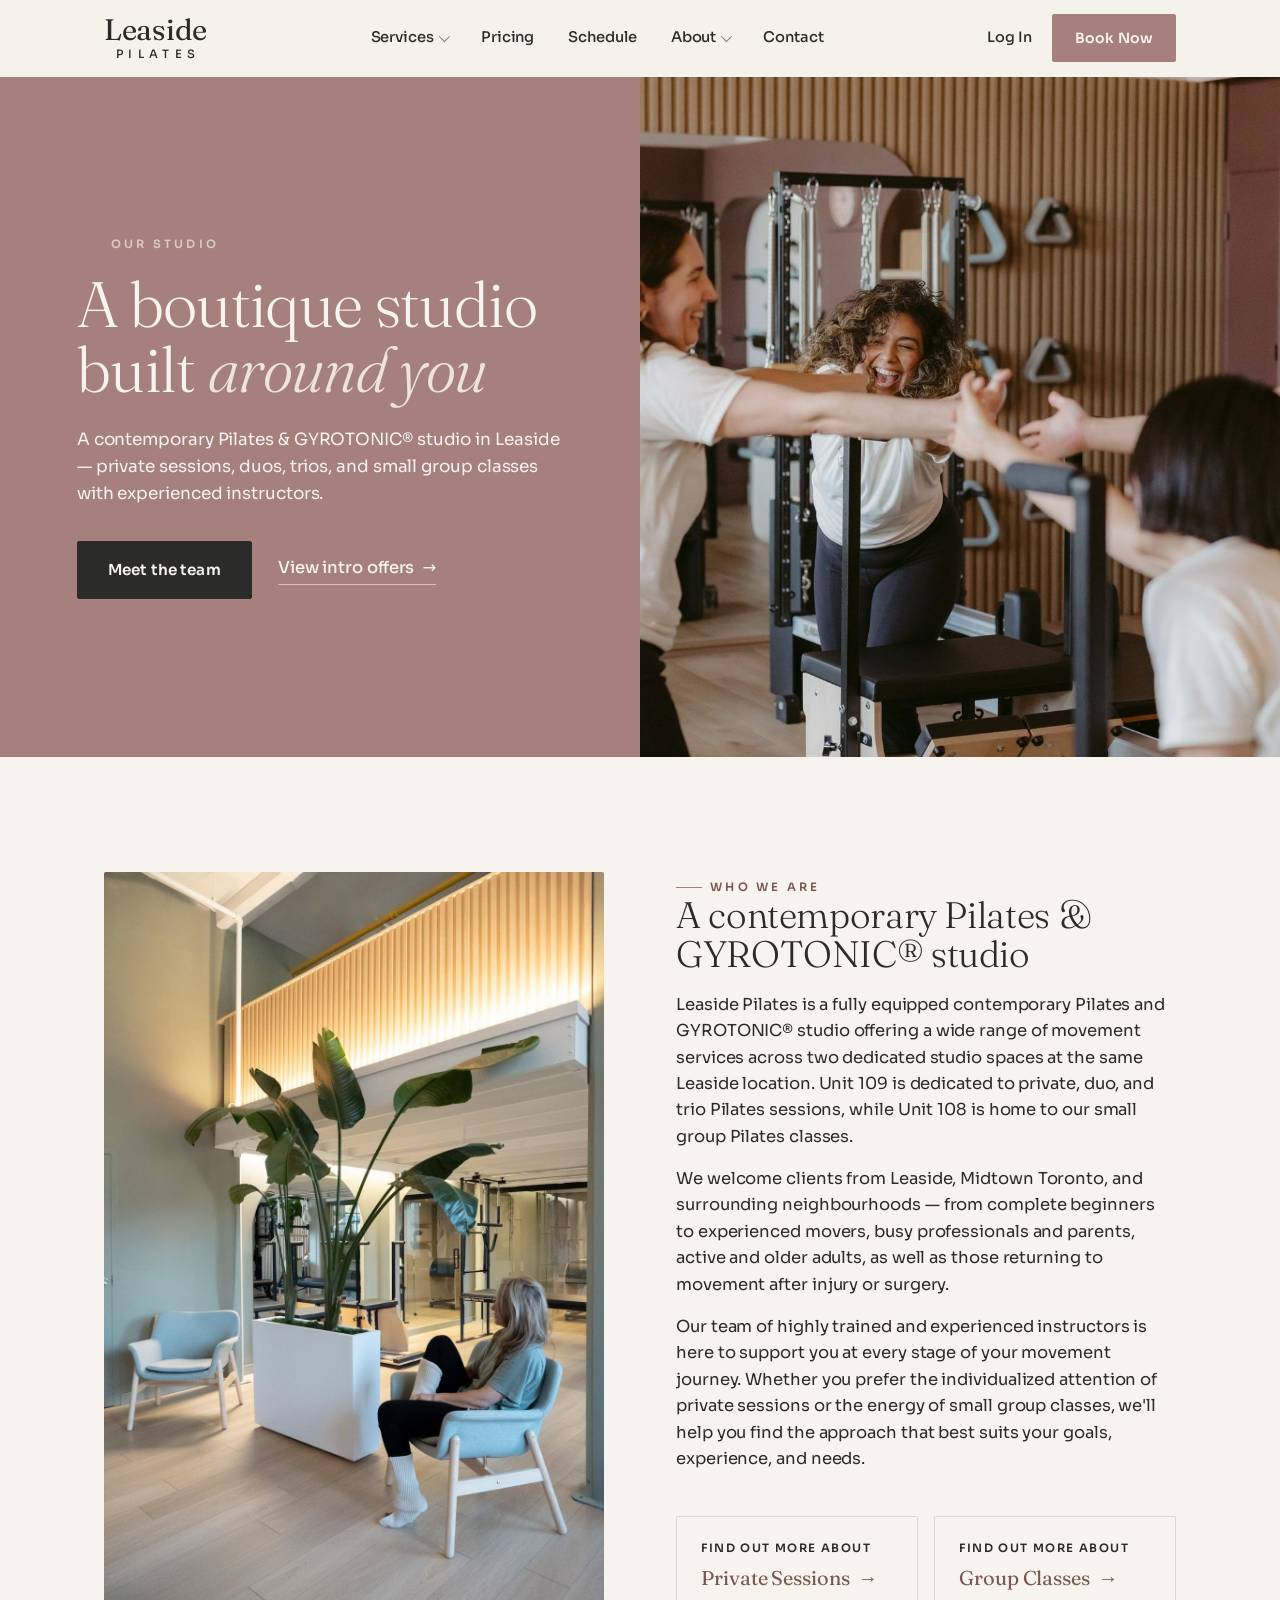
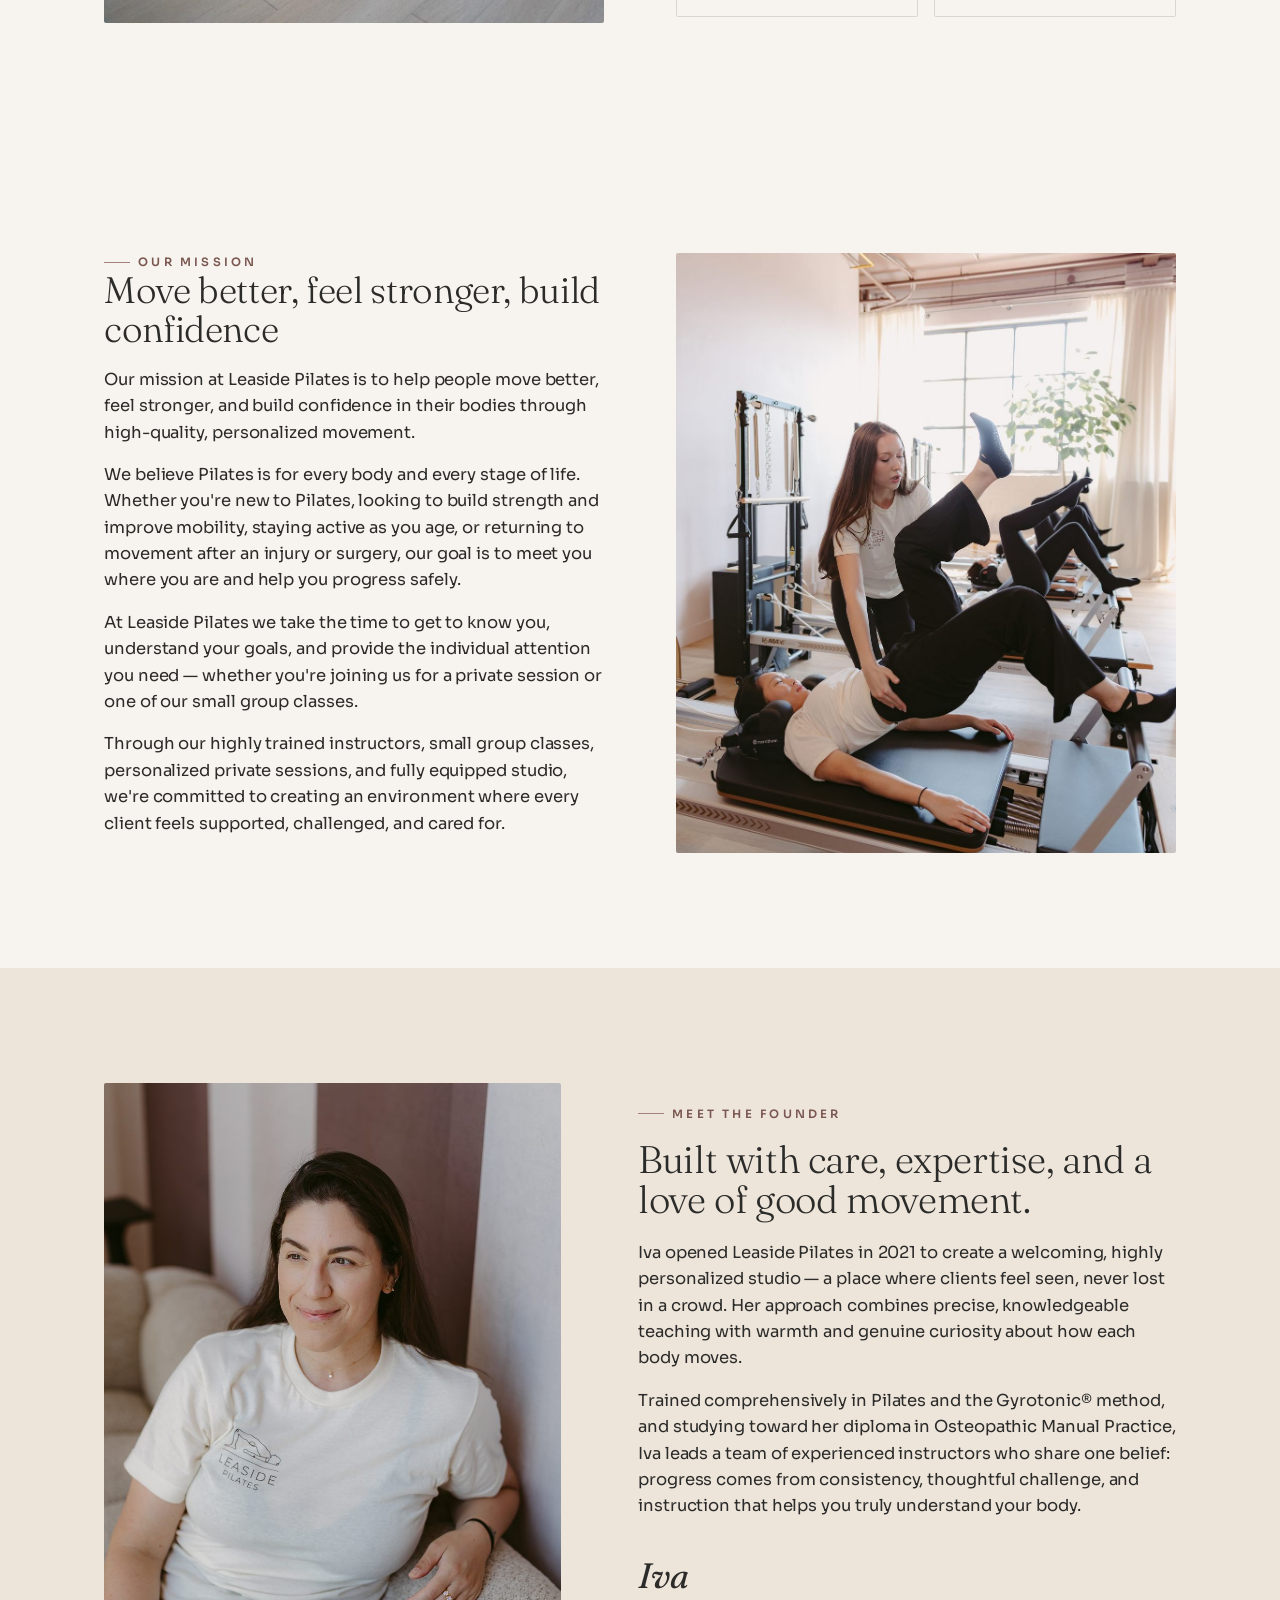
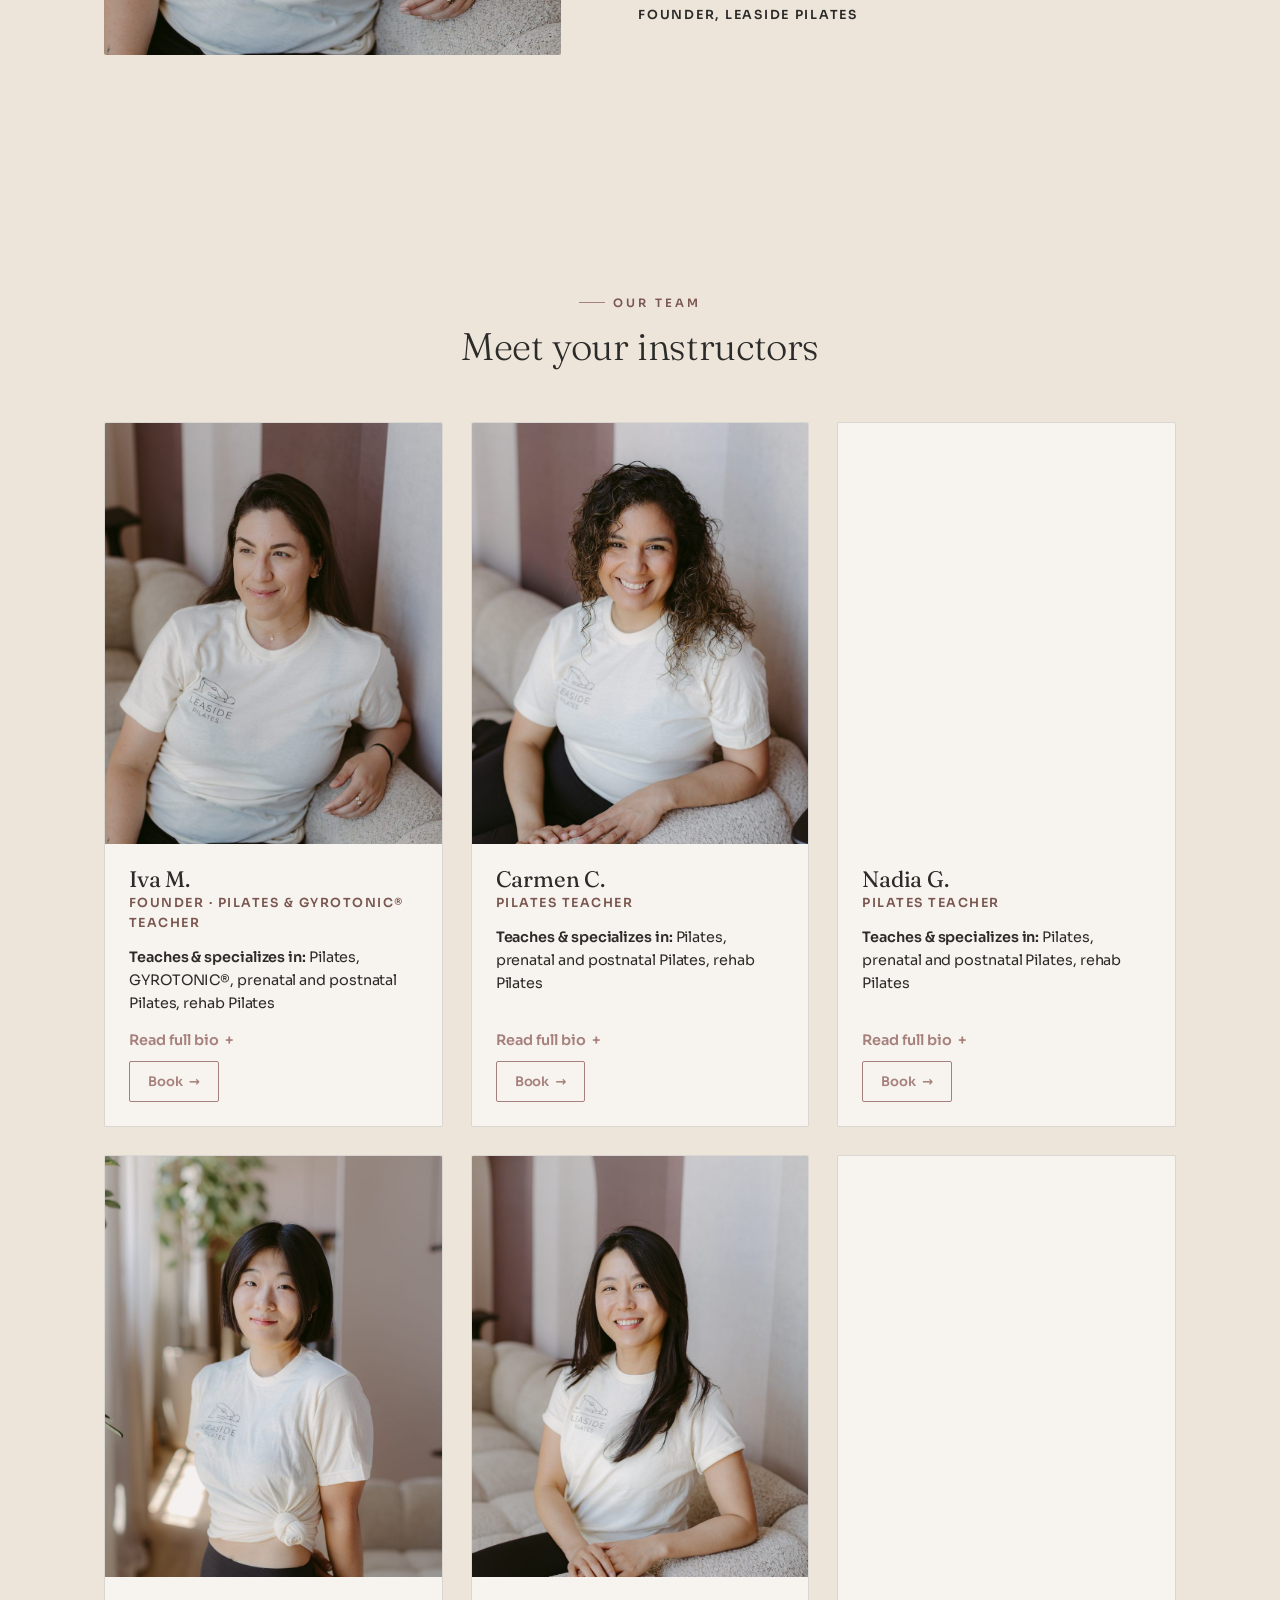
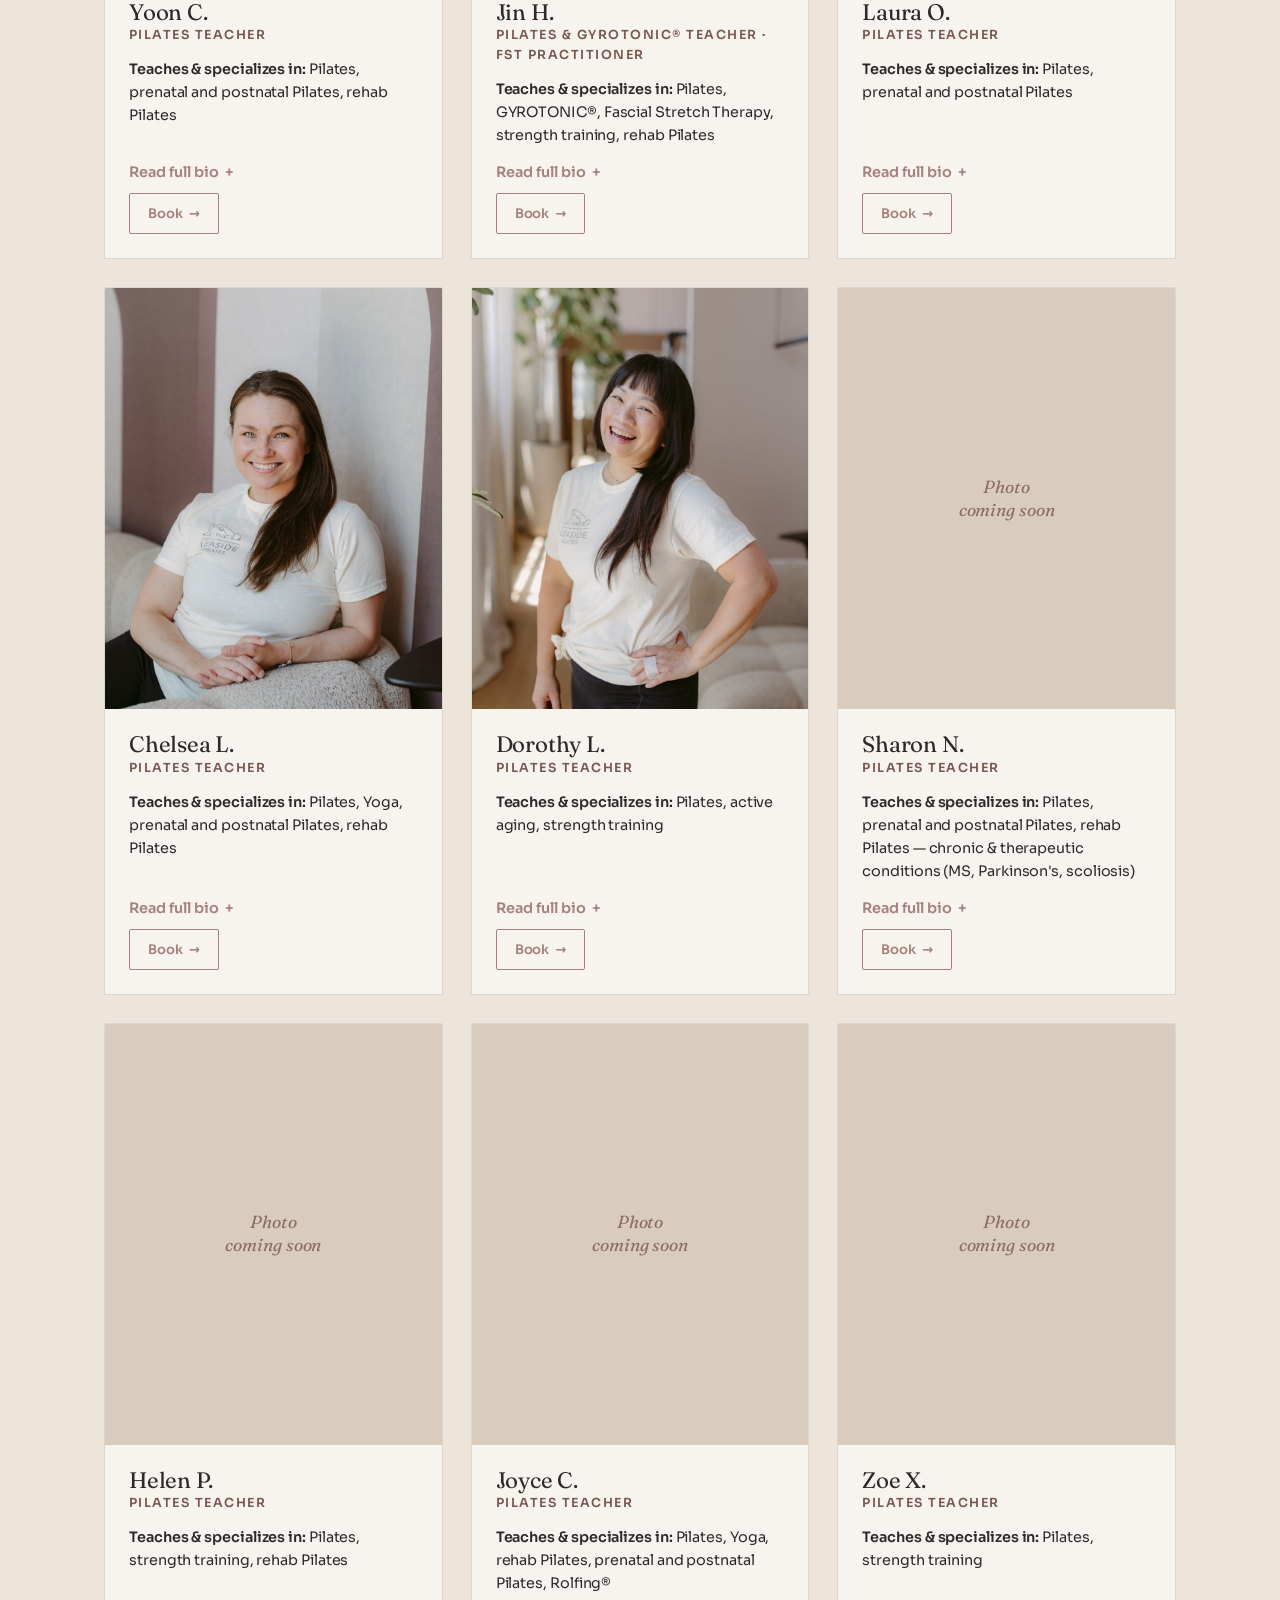
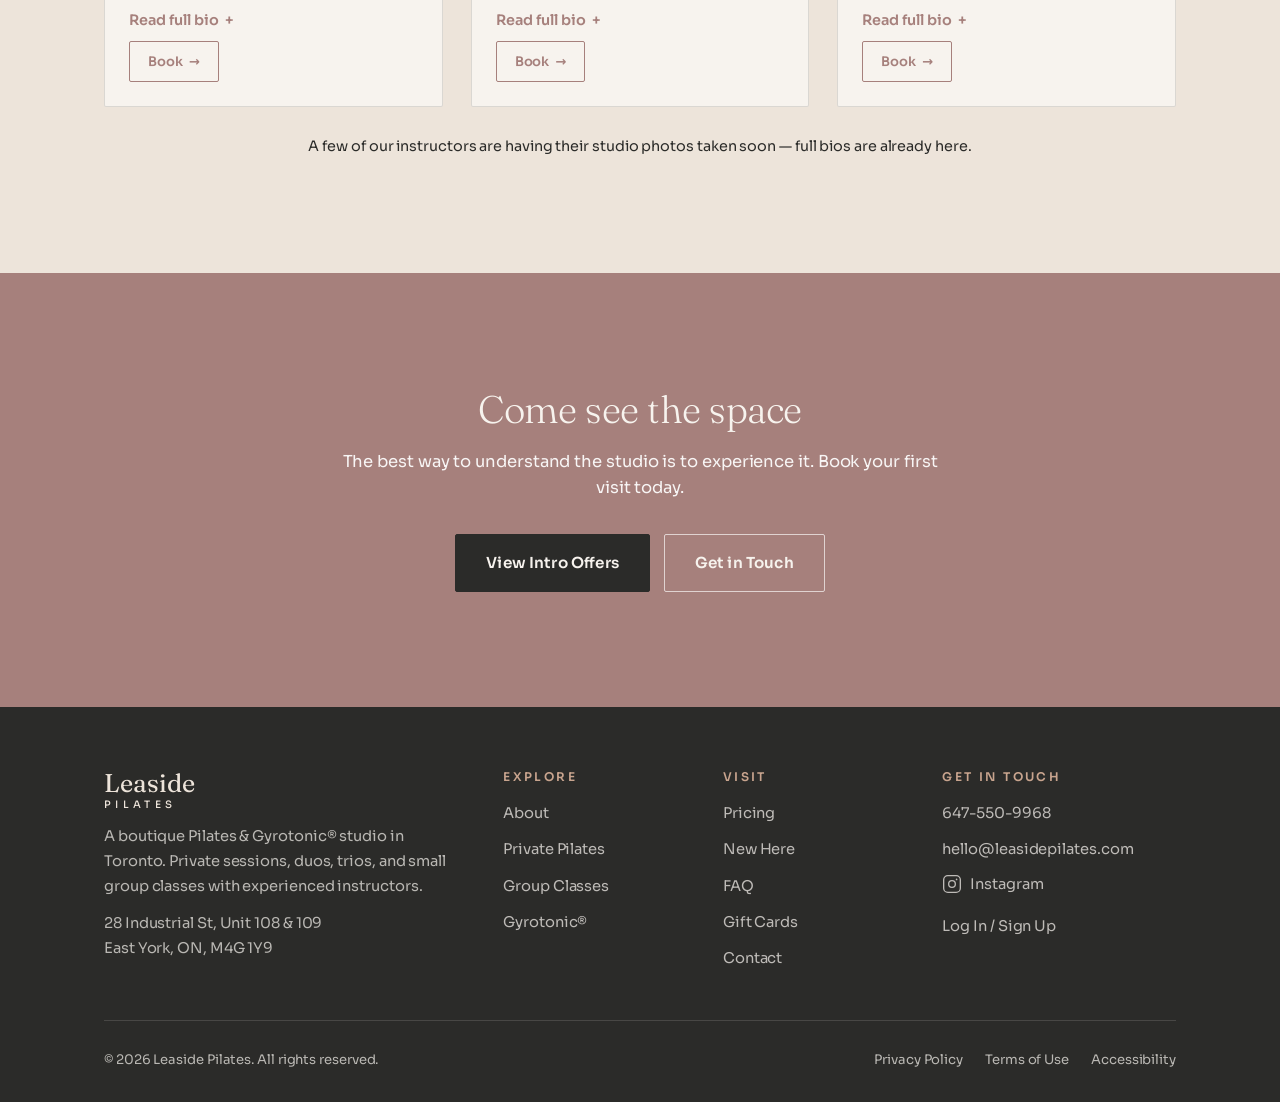
==== about.html @ e047c68c "Add files via upload" ====
<!DOCTYPE html>
<html lang="en">
<head>
<meta charset="UTF-8">
<meta name="viewport" content="width=device-width, initial-scale=1">
<title>About Leaside Pilates | Boutique Pilates Studio in Toronto</title>
<meta name="description" content="Learn about Leaside Pilates, a boutique Pilates & Gyrotonic® studio in Toronto with two dedicated spaces and experienced, personalized instruction.">
<link rel="canonical" href="https://www.leasidepilates.com/about.html">
<meta name="robots" content="index, follow">
<meta name="theme-color" content="#2E3A2E">
<meta property="og:type" content="website">
<meta property="og:site_name" content="Leaside Pilates">
<meta property="og:title" content="About Leaside Pilates | Boutique Pilates Studio in Toronto">
<meta property="og:description" content="Learn about Leaside Pilates, a boutique Pilates & Gyrotonic® studio in Toronto with two dedicated spaces and experienced, personalized instruction.">
<meta property="og:url" content="https://www.leasidepilates.com/about.html">
<meta property="og:image" content="https://www.leasidepilates.com/assets/about.jpg">
<meta name="twitter:image" content="https://www.leasidepilates.com/assets/about.jpg">
<meta property="og:locale" content="en_CA">
<link rel="preconnect" href="https://fonts.googleapis.com">
<link rel="preconnect" href="https://fonts.gstatic.com" crossorigin>
<link href="https://fonts.googleapis.com/css2?family=Fraunces:ital,opsz,wght@0,9..144,300;0,9..144,400;0,9..144,500;1,9..144,300;1,9..144,400&family=Sora:wght@300;400;500;600&display=swap" rel="stylesheet">
<link rel="stylesheet" href="css/style.css">
</head>
<body>
<a class="skip" href="#main">Skip to content</a>
<header class="site-header">
  <div class="wrap nav">
    <a class="brand" href="index.html" aria-label="Leaside Pilates home"><span class="brand-name">Leaside</span><span class="brand-sub">Pilates</span></a>
    <nav aria-label="Primary">
      <ul class="nav-links">
        <li class="has-menu">
          <a href="private-pilates.html" aria-haspopup="true">Services <span class="caret" aria-hidden="true"></span></a>
          <ul class="submenu">
            <li><a href="private-pilates.html">Private Pilates<small>One-on-one, duo &amp; trio</small></a></li>
            <li><a href="group-classes.html">Group Classes<small>Small equipment classes</small></a></li>
            <li class="submenu-group"><span class="submenu-heading">Specialty Classes</span></li>
            <li><a href="group-classes.html#mommy-baby" class="submenu-sub">Mommy &amp; Baby</a></li>
            <li><a href="group-classes.html#prenatal" class="submenu-sub">Prenatal</a></li>
            <li><a href="group-classes.html#active-aging" class="submenu-sub">Active Aging</a></li>
            <li><a href="group-classes.html#specialty" class="submenu-sub">All specialty classes</a></li>
            <li class="submenu-divider"></li>
            <li><a href="gyrotonic.html">Gyrotonic&reg;<small>Specialized movement</small></a></li>
          </ul>
        </li>
        <li><a href="pricing.html">Pricing</a></li>
        <li><a href="schedule.html">Schedule</a></li>
        <li class="has-menu">
          <a href="about.html" aria-haspopup="true">About <span class="caret" aria-hidden="true"></span></a>
          <ul class="submenu">
            <li><a href="about.html">About the Studio<small>Our story &amp; team</small></a></li>
            <li><a href="first-visit.html">New Here<small>Your first visit</small></a></li>
          </ul>
        </li>
        <li><a href="contact.html">Contact</a></li>
      </ul>
    </nav>
    <div class="nav-cta">
      <a class="nav-login" href="login.html">Log In</a>
      <a class="btn brass" href="contact.html#book">Book Now</a>
      <button class="nav-toggle" aria-label="Open menu" aria-expanded="false"><span></span><span></span><span></span></button>
    </div>
  </div>
</header>
<div class="mobile-menu">
  <a href="private-pilates.html">Private Pilates</a>
  <a href="group-classes.html">Group Classes</a>
  <a href="gyrotonic.html">Gyrotonic&reg;</a>
  <a href="pricing.html">Pricing</a>
  <a href="schedule.html">Schedule</a>
  <a href="about.html">About</a>
  <a href="first-visit.html">New Here</a>
  <a href="contact.html">Contact</a>
  <a class="nav-login" href="login.html" style="padding:14px 0;border-bottom:1px solid var(--line)">Log In / Sign Up</a>
  <a class="btn brass" href="contact.html#book">Book Now</a>
</div>
<main id="main">

<section class="split-hero">
  <div class="split-hero-copy">
    <span class="eyebrow">Our Studio</span>
    <h1>A boutique studio<br>built <em>around you</em></h1>
    <p>A contemporary Pilates &amp; GYROTONIC® studio in Leaside — private sessions, duos, trios, and small group classes with experienced instructors.</p>
    <div class="hero-actions">
      <a class="btn dark lg" href="#team">Meet the team</a>
      <a class="text-link" href="pricing.html">View intro offers <span aria-hidden="true">→</span></a>
    </div>
  </div>
  <div class="split-hero-media"><img src="assets/community.jpg" alt="Leaside Pilates instructors sharing a joyful high-five in the studio" width="1800" height="1200" fetchpriority="high"></div>
</section>
<!-- OUR MISSION -->
<section class="section">
  <div class="wrap split split-stretch">
    <div class="split-media reveal"><img src="assets/who-we-are.jpg" alt="A client relaxing in the lounge at Leaside Pilates" width="1365" height="2048" loading="lazy" decoding="async"></div>
    <div class="reveal d1">
      <span class="eyebrow">Who We Are</span>
      <h2>A contemporary Pilates &amp; GYROTONIC® studio</h2>
      <p>Leaside Pilates is a fully equipped contemporary Pilates and GYROTONIC® studio offering a wide range of movement services across two dedicated studio spaces at the same Leaside location. Unit 109 is dedicated to private, duo, and trio Pilates sessions, while Unit 108 is home to our small group Pilates classes.</p>
      <p>We welcome clients from Leaside, Midtown Toronto, and surrounding neighbourhoods — from complete beginners to experienced movers, busy professionals and parents, active and older adults, as well as those returning to movement after injury or surgery.</p>
      <p>Our team of highly trained and experienced instructors is here to support you at every stage of your movement journey. Whether you prefer the individualized attention of private sessions or the energy of small group classes, we'll help you find the approach that best suits your goals, experience, and needs.</p>
      <div class="getstarted-boxes">
        <a class="getstarted-box" href="private-pilates.html">
          <span class="gs-label">Find out more about</span>
          <span class="gs-title">Private Sessions <span aria-hidden="true">→</span></span>
        </a>
        <a class="getstarted-box" href="group-classes.html">
          <span class="gs-label">Find out more about</span>
          <span class="gs-title">Group Classes <span aria-hidden="true">→</span></span>
        </a>
      </div>
    </div>
  </div>
</section>

<section class="section">
  <div class="wrap split rev">
    <div class="split-media reveal"><img src="assets/our-mission.jpg" alt="An instructor guiding a client through a reformer exercise at Leaside Pilates" width="1400" height="2100" loading="lazy" decoding="async"></div>
    <div class="reveal d1">
      <span class="eyebrow">Our Mission</span>
      <h2>Move better, feel stronger, build confidence</h2>
      <p>Our mission at Leaside Pilates is to help people move better, feel stronger, and build confidence in their bodies through high-quality, personalized movement.</p>
      <p>We believe Pilates is for every body and every stage of life. Whether you're new to Pilates, looking to build strength and improve mobility, staying active as you age, or returning to movement after an injury or surgery, our goal is to meet you where you are and help you progress safely.</p>
      <p>At Leaside Pilates we take the time to get to know you, understand your goals, and provide the individual attention you need — whether you're joining us for a private session or one of our small group classes.</p>
      <p>Through our highly trained instructors, small group classes, personalized private sessions, and fully equipped studio, we're committed to creating an environment where every client feels supported, challenged, and cared for.</p>
    </div>
  </div>
</section>

<!-- FOUNDER -->
<section class="section about-teaser">
  <div class="wrap about-grid">
    <figure class="about-photo reveal"><img src="assets/team-iva.jpg" alt="Iva Mazar, founder of Leaside Pilates" width="900" height="1350" loading="lazy" decoding="async"></figure>
    <div class="about-copy reveal d1">
      <span class="eyebrow">Meet the Founder</span>
      <h2>Built with care, expertise, and a love of good movement.</h2>
      <p>Iva opened Leaside Pilates in 2021 to create a welcoming, highly personalized studio — a place where clients feel seen, never lost in a crowd. Her approach combines precise, knowledgeable teaching with warmth and genuine curiosity about how each body moves.</p>
      <p>Trained comprehensively in Pilates and the Gyrotonic® method, and studying toward her diploma in Osteopathic Manual Practice, Iva leads a team of experienced instructors who share one belief: progress comes from consistency, thoughtful challenge, and instruction that helps you truly understand your body.</p>
      <p class="about-sig">Iva</p>
      <p class="about-title">Founder, Leaside Pilates</p>
    </div>
  </div>
</section>

<section class="section services">
  <div class="wrap">
    <div class="head center reveal"><span class="eyebrow">Our Team</span><h2>Meet your instructors</h2></div>
    <div class="team-grid" id="team">
      <article class="team-card reveal " data-bio="iva0">
        <div class="team-photo"><img src="assets/team-iva.jpg" alt="Iva, Pilates instructor at Leaside Pilates" loading="lazy" decoding="async"></div>
        <div class="body">
          <h3>Iva M.</h3>
          <div class="role">Founder · Pilates &amp; GYROTONIC® Teacher</div>
          <p class="teaches"><strong>Teaches &amp; specializes in:</strong> Pilates, GYROTONIC®, prenatal and postnatal Pilates, rehab Pilates</p>
          <button class="bio-open" type="button">Read full bio <span aria-hidden="true">+</span></button>
          <a class="bio-book" href="contact.html#book">Book <span aria-hidden="true">→</span></a>
        </div>
      </article>
      <article class="team-card reveal d1" data-bio="carmen1">
        <div class="team-photo"><img src="assets/team-carmen.jpg" alt="Carmen, Pilates instructor at Leaside Pilates" loading="lazy" decoding="async"></div>
        <div class="body">
          <h3>Carmen C.</h3>
          <div class="role">Pilates Teacher</div>
          <p class="teaches"><strong>Teaches &amp; specializes in:</strong> Pilates, prenatal and postnatal Pilates, rehab Pilates</p>
          <button class="bio-open" type="button">Read full bio <span aria-hidden="true">+</span></button>
          <a class="bio-book" href="contact.html#book">Book <span aria-hidden="true">→</span></a>
        </div>
      </article>
      <article class="team-card reveal d2" data-bio="nadia2">
        <div class="team-photo"><img src="assets/team-nadia.jpg" alt="Nadia, Pilates instructor at Leaside Pilates" loading="lazy" decoding="async"></div>
        <div class="body">
          <h3>Nadia G.</h3>
          <div class="role">Pilates Teacher</div>
          <p class="teaches"><strong>Teaches &amp; specializes in:</strong> Pilates, prenatal and postnatal Pilates, rehab Pilates</p>
          <button class="bio-open" type="button">Read full bio <span aria-hidden="true">+</span></button>
          <a class="bio-book" href="contact.html#book">Book <span aria-hidden="true">→</span></a>
        </div>
      </article>
      <article class="team-card reveal " data-bio="yoon3">
        <div class="team-photo"><img src="assets/team-yoon.jpg" alt="Yoon, Pilates instructor at Leaside Pilates" loading="lazy" decoding="async"></div>
        <div class="body">
          <h3>Yoon C.</h3>
          <div class="role">Pilates Teacher</div>
          <p class="teaches"><strong>Teaches &amp; specializes in:</strong> Pilates, prenatal and postnatal Pilates, rehab Pilates</p>
          <button class="bio-open" type="button">Read full bio <span aria-hidden="true">+</span></button>
          <a class="bio-book" href="contact.html#book">Book <span aria-hidden="true">→</span></a>
        </div>
      </article>
      <article class="team-card reveal d1" data-bio="jin4">
        <div class="team-photo"><img src="assets/team-jin.jpg" alt="Jin, Pilates instructor at Leaside Pilates" loading="lazy" decoding="async"></div>
        <div class="body">
          <h3>Jin H.</h3>
          <div class="role">Pilates &amp; GYROTONIC® Teacher · FST Practitioner</div>
          <p class="teaches"><strong>Teaches &amp; specializes in:</strong> Pilates, GYROTONIC®, Fascial Stretch Therapy, strength training, rehab Pilates</p>
          <button class="bio-open" type="button">Read full bio <span aria-hidden="true">+</span></button>
          <a class="bio-book" href="contact.html#book">Book <span aria-hidden="true">→</span></a>
        </div>
      </article>
      <article class="team-card reveal d2" data-bio="laura5">
        <div class="team-photo"><img src="assets/team-laura.jpg" alt="Laura, Pilates instructor at Leaside Pilates" loading="lazy" decoding="async"></div>
        <div class="body">
          <h3>Laura O.</h3>
          <div class="role">Pilates Teacher</div>
          <p class="teaches"><strong>Teaches &amp; specializes in:</strong> Pilates, prenatal and postnatal Pilates</p>
          <button class="bio-open" type="button">Read full bio <span aria-hidden="true">+</span></button>
          <a class="bio-book" href="contact.html#book">Book <span aria-hidden="true">→</span></a>
        </div>
      </article>
      <article class="team-card reveal " data-bio="chelsea6">
        <div class="team-photo"><img src="assets/team-chelsea.jpg" alt="Chelsea, Pilates instructor at Leaside Pilates" loading="lazy" decoding="async"></div>
        <div class="body">
          <h3>Chelsea L.</h3>
          <div class="role">Pilates Teacher</div>
          <p class="teaches"><strong>Teaches &amp; specializes in:</strong> Pilates, Yoga, prenatal and postnatal Pilates, rehab Pilates</p>
          <button class="bio-open" type="button">Read full bio <span aria-hidden="true">+</span></button>
          <a class="bio-book" href="contact.html#book">Book <span aria-hidden="true">→</span></a>
        </div>
      </article>
      <article class="team-card reveal d1" data-bio="dorothy7">
        <div class="team-photo"><img src="assets/team-dorothy.jpg" alt="Dorothy, Pilates instructor at Leaside Pilates" loading="lazy" decoding="async"></div>
        <div class="body">
          <h3>Dorothy L.</h3>
          <div class="role">Pilates Teacher</div>
          <p class="teaches"><strong>Teaches &amp; specializes in:</strong> Pilates, active aging, strength training</p>
          <button class="bio-open" type="button">Read full bio <span aria-hidden="true">+</span></button>
          <a class="bio-book" href="contact.html#book">Book <span aria-hidden="true">→</span></a>
        </div>
      </article>
      <article class="team-card reveal d2" data-bio="sharon8">
        <div class="team-photo team-photo--soon"><span>Photo<br>coming soon</span></div>
        <div class="body">
          <h3>Sharon N.</h3>
          <div class="role">Pilates Teacher</div>
          <p class="teaches"><strong>Teaches &amp; specializes in:</strong> Pilates, prenatal and postnatal Pilates, rehab Pilates — chronic &amp; therapeutic conditions (MS, Parkinson's, scoliosis)</p>
          <button class="bio-open" type="button">Read full bio <span aria-hidden="true">+</span></button>
          <a class="bio-book" href="contact.html#book">Book <span aria-hidden="true">→</span></a>
        </div>
      </article>
      <article class="team-card reveal " data-bio="helen9">
        <div class="team-photo team-photo--soon"><span>Photo<br>coming soon</span></div>
        <div class="body">
          <h3>Helen P.</h3>
          <div class="role">Pilates Teacher</div>
          <p class="teaches"><strong>Teaches &amp; specializes in:</strong> Pilates, strength training, rehab Pilates</p>
          <button class="bio-open" type="button">Read full bio <span aria-hidden="true">+</span></button>
          <a class="bio-book" href="contact.html#book">Book <span aria-hidden="true">→</span></a>
        </div>
      </article>
      <article class="team-card reveal d1" data-bio="joyce10">
        <div class="team-photo team-photo--soon"><span>Photo<br>coming soon</span></div>
        <div class="body">
          <h3>Joyce C.</h3>
          <div class="role">Pilates Teacher</div>
          <p class="teaches"><strong>Teaches &amp; specializes in:</strong> Pilates, Yoga, rehab Pilates, prenatal and postnatal Pilates, Rolfing®</p>
          <button class="bio-open" type="button">Read full bio <span aria-hidden="true">+</span></button>
          <a class="bio-book" href="contact.html#book">Book <span aria-hidden="true">→</span></a>
        </div>
      </article>
      <article class="team-card reveal d2" data-bio="zoe11">
        <div class="team-photo team-photo--soon"><span>Photo<br>coming soon</span></div>
        <div class="body">
          <h3>Zoe X.</h3>
          <div class="role">Pilates Teacher</div>
          <p class="teaches"><strong>Teaches &amp; specializes in:</strong> Pilates, strength training</p>
          <button class="bio-open" type="button">Read full bio <span aria-hidden="true">+</span></button>
          <a class="bio-book" href="contact.html#book">Book <span aria-hidden="true">→</span></a>
        </div>
      </article>
    </div>
    <p style="text-align:center;margin-top:28px;color:var(--muted);font-size:.9rem">A few of our instructors are having their studio photos taken soon — full bios are already here.</p>
  </div>
</section>

<!-- Bio modals: replace the placeholder text with each instructor's real bio -->
<div class="bio-modal" id="bio-modal" hidden>
  <div class="bio-modal-overlay" data-close></div>
  <div class="bio-modal-panel" role="dialog" aria-modal="true" aria-labelledby="bio-modal-name">
    <button class="bio-modal-close" type="button" data-close aria-label="Close">&times;</button>
    <div class="bio-modal-scroll">
      <h3 id="bio-modal-name"></h3>
      <div class="bio-modal-role" id="bio-modal-role"></div>
      <div class="bio-modal-body" id="bio-modal-body"></div>
      <a class="btn brass" href="contact.html#book" style="margin-top:24px">Book with our team</a>
    </div>
  </div>
</div>

<script type="application/json" id="bio-data">
{"iva0": {"name": "Iva M.", "role": "Founder · Pilates & GYROTONIC® Teacher", "bio": "Iva began practicing Pilates in high school and immediately felt a strong connection to the method. Pilates helped her build strength, improve her movement, and perform better in other sports. It became especially important during her university years, helping her stay active and balanced while completing her Master's degree in Civil and Environmental Engineering.\n\nDuring university, Iva's passion for Pilates led her from student to instructor. Even after beginning her career as an engineer, she continued teaching Pilates in the evenings, eventually realizing that movement and teaching were where her true passion lay.\n\nIn 2016, Iva moved to Toronto, where she completed her comprehensive Pilates certifications and gained experience teaching at several studios. In 2021, she opened Leaside Pilates with the goal of creating a welcoming, highly personalized studio and sharing her passion for movement with the community.\n\nContinuing to expand her knowledge of the body and movement, Iva became certified in GYROTONIC® Level 1 in 2023, followed by specialized training on the GYROTONIC® Jumping-Stretching Board and GYROTONIC® Archway Level 1.\n\nIva is also studying at the Canadian Academy of Osteopathy in Hamilton, working toward her Diploma in Osteopathic Manual Practice (D.O.M.P.). Her ongoing education continues to deepen her understanding of anatomy, biomechanics, and whole-body movement, which she brings into her approach to Pilates and GYROTONIC® training."}, "carmen1": {"name": "Carmen C.", "role": "Pilates Teacher", "bio": "Carmen is an accomplished Pilates instructor based in Leaside with a career spanning since 2016. Her professional journey originated as an entry-level Administrative Assistant at Pilates Process Studio, catalyzing her deep dive into the world of Pilates. Motivated by personal experiences, including post-pregnancy recovery and healing from a horseback riding injury, Carmen transitioned from a decade-long career in the Dental Field to become a Certified Therapeutic Pilates Instructor. She finds profound satisfaction in the transformative power of Pilates, fostering a sense of balance, coordination, and stability in everyday movements.\n\nCarmen's passion extends beyond personal benefits, as she continually deepens her understanding of the intricate human body through instruction. Specializing in Prenatal Pilates, Postnatal Pilates, and Therapeutic Pilates, she derives immense fulfillment from aiding individuals in improving their daily posture and movement. As a practitioner and instructor, Carmen is committed to empowering clients, leaving them revitalized and engaged after each session."}, "nadia2": {"name": "Nadia G.", "role": "Pilates Teacher", "bio": "Nadia has been dedicated to promoting health through movement for over 15 years. She is a fully certified Pilates Instructor in Brazil and Canada. She has also been working in rehabilitation since 2007, when she graduated in Physiotherapy in Brazil. After graduating, she obtained her first Pilates certificate and began using this method in combination with her physiotherapy knowledge to help her clients recover from different types of injuries.\n\nShe believes that the Pilates Method is a powerful tool for improving movement and treating conditions of the human body. With her extensive expertise in Neuro-Musculoskeletal rehabilitation, postural alignment, and body movement dysfunction, she is capable of tailoring specific Pilates programs to fit the needs of her clients.\n\nNadia is an empathetic and motivated professional whose strength lies in ensuring everyone has a personalized experience for a fulfilling and productive life."}, "yoon3": {"name": "Yoon C.", "role": "Pilates Teacher", "bio": "Yoonjung is a certified STOTT Pilates instructor with a background as a former rhythmic gymnast. After experiencing injuries, she discovered Pilates as a way to recover and build strength, which eventually led her to pursue it professionally.\n\nShe first trained in South Korea and later moved to Canada to gain broader international experience. Now in her fourth year of teaching, she believes that lasting change comes from building consistent habits and cultivating body awareness — knowing what muscles you are using and what good posture feels like.\n\nHer goal is to guide clients toward healthier movement patterns and help them create positive habits that improve both body and mind."}, "jin4": {"name": "Jin H.", "role": "Pilates & GYROTONIC® Teacher · FST Practitioner", "bio": "Jin is a certified GYROTONIC® Level 1 instructor, an FST (Fascial Stretch Therapy) Advanced level practitioner, and a STOTT Pilates–trained instructor with over 15 years of experience in the fitness and movement field.\n\nJin specializes in enhancing movement quality, mobility, and body awareness through a thoughtful blend of strength, control, fascia-focused techniques, and Women's Health & Pre/Postnatal Care.\n\nJin works with a diverse range of clients, including those recovering from injury, managing chronic tension, or seeking support through pregnancy and postpartum recovery. Her approach emphasizes safe, efficient, and sustainable movement patterns. Each session is tailored to the individual, creating a supportive environment where clients can move with greater ease, confidence, and resilience."}, "laura5": {"name": "Laura O.", "role": "Pilates Teacher", "bio": "Laura is a certified Pilates Instructor whose approach to movement is rooted in joy, curiosity, and a deep respect for the mind-body connection. With a background in dance and a strong interest in physiotherapy, her classes are thoughtfully crafted to guide you through precise, intentional sequences that flow with ease and purpose.\n\nLaura creates a supportive, inclusive space where every individual is invited to explore their unique strengths and capabilities. Grounded in the core principles of Pilates, her teaching emphasizes clear anatomical alignment, mindful breathwork, and meaningful hands-on or verbal adjustments. Whether you're seeking restorative options, challenging progressions, or a blend of both, Laura encourages you to move in a way that feels right for you."}, "chelsea6": {"name": "Chelsea L.", "role": "Pilates Teacher", "bio": "Chelsea has been passionate about movement her entire life, and her love for yoga and Pilates began at the age of 12. She started her career as a professional dancer and choreographer, and after retiring from dance, she deepened her practice in yoga, Pilates, and boxing.\n\nChelsea believes in the strong connection between mind and body, and that working up a good sweat can be some of the best therapy. She maintains a dedicated personal practice in both Pilates and yoga, and is passionate about helping others move their bodies in creative ways that challenge them and expand their limits."}, "dorothy7": {"name": "Dorothy L.", "role": "Pilates Teacher", "bio": "Dorothy is a comprehensively certified Polestar Pilates instructor focused on intelligent movement that supports strength, mobility, and active aging.\n\nBefore Pilates, Dorothy performed with Disney Cruise Line and spent 25 years in industrial and residential design, where she developed a deep appreciation for functional, intentional movement that now shapes her teaching.\n\nHer movement playground also includes Chinese and Korean traditional dance and drumming, dance performances, Spartan races, snowboarding, and adventure travel. She also enjoys building jigsaw puzzles — a form of mindfulness that strengthens mental clarity, focus, and patience, much like the practice of Pilates itself.\n\nAfter rediscovering Pilates in midlife, she trained between Toronto and Miami to complete her comprehensive Polestar certification. Today, Dorothy helps clients build resilient bodies that move well, feel strong, and last for life."}, "sharon8": {"name": "Sharon N.", "role": "Pilates Teacher", "bio": "Sharon is a fully certified STOTT Pilates instructor with more than 15 years of experience helping clients move, strengthen, and heal through mindful, technical, and highly individualized Pilates practice. Trained in comprehensive mat and equipment work, she brings a deep understanding of anatomy, movement, and adaptive conditioning to every session.\n\nSpecialising in chronic conditions and therapeutic Pilates, Sharon has worked with organizations such as the Multiple Sclerosis Society of Canada, implementing Pilates programs for clients living with MS. She has also supported individuals with Parkinson's, scoliosis, arthritis, and a range of other medical conditions. Her teaching emphasizes precision, accessibility, and compassion — creating a safe, supportive environment for clients of all ages and abilities.\n\nThrough personalised sessions and thoughtfully designed classes, Sharon empowers clients to build strength, improve mobility, reduce pain, and reconnect with confidence in their bodies."}, "helen9": {"name": "Helen P.", "role": "Pilates Teacher", "bio": "Helen brings over 40 years of movement experience to her practice — a journey that began in childhood with ballet and horseback riding, and grew into running, weightlifting, and martial arts, where she earned a 4th-degree black belt and built a long career teaching martial arts, self-defense, and eventually aerial arts.\n\nIt was during her weightlifting years that yoga and Pilates first entered her life — originally as a counterbalance, they became a deep passion and a way to restore mobility, balancing strength with control of both body and mind.\n\nHelen's path as a competitive athlete led her into coaching others across a range of disciplines, and later into work as a competition judge — sharpening her eye for alignment, form, and the small details that make movement effective and safe.\n\nHer love of Pilates ultimately took her from mat to reformer training, where she found a discipline that blends precision, control, and a genuinely therapeutic, hands-on approach to the body.\n\nHelen studied anatomy, kinesiology, and biomechanics at university, and has since built on that foundation with a wide range of certifications, including extensive rehab-focused training. She remains a committed, lifelong student of movement herself, bringing a grounded, attentive, and highly personalized approach to every session."}, "joyce10": {"name": "Joyce C.", "role": "Pilates Teacher", "bio": "Joyce started her fitness journey with Classical Ballet at 8 years old and teaching dance to kids and teenagers at 17.\n\nHer initial studies in Brazil were in Physical Education and Technician-Dancer, followed by a bachelor degree in Physiotherapy. She continued with a Master's Degree in Human Kinesiology in Montreal, where she researched movement and postural analysis for about 5 years.\n\nSearching for improvements in her own posture and to overcome her injuries, Joyce discovered the benefits of Pilates. She became a fully certified Stott Pilates Instructor in Toronto, started teaching in 2008, and has since gained vast experience with post-rehab Pilates in physiotherapy clinics, gyms, and studios.\n\nJoyce later discovered Rolfing® Structural Integration and, in 2015, became a Certified Rolfer™ at the Rolf Institute of Structural Integration in Boulder, CO. She has also trained extensively with French Osteopath Guy Voyer, and is a certified Yoga Teacher, Hippocrates Health Educator, and Registered Holistic Nutritionist.\n\nOutside work, Joyce enjoys reading, being in nature with her dog, hiking, cycling, swimming, walking barefoot on the beach, and cooking healthy desserts."}, "zoe11": {"name": "Zoe X.", "role": "Pilates Teacher", "bio": "Zoe is a comprehensively certified STOTT PILATES® instructor who helps clients move stronger, feel aligned, and connect deeper to their body.\n\nHer teaching style is detail oriented, supportive, and encouraging. She tailors each session to the individual, balancing challenge with care while focusing on strength, mobility, posture, and movement quality.\n\nWhat Zoe enjoys most about teaching is seeing her clients feel and move better over time. She values creating a supportive experience where clients feel understood, encouraged, and confident in their progress."}}
</script>
<section class="section cta-band"><div class="wrap"><h2>Come see the space</h2><p>The best way to understand the studio is to experience it. Book your first visit today.</p><div class="hero-actions"><a class="btn lg" href="pricing.html">View Intro Offers</a><a class="btn ghost lg" href="contact.html#book">Get in Touch</a></div></div></section>
</main>
<div id="site-footer"></div>
<script src="js/footer.js"></script>
<script src="js/main.js"></script>
<!-- Momence webchat -->
<script async type="module" host-id="150866" token="Dg8yGl6Dj4" position="bottom-right" src="https://momence.com/plugin/webchat/webchat.js"></script>
</body>
</html>
---- css/style.css ----
/* ---------- Tokens ---------- */
:root{
  /* Momence widget theming — applies to all Momence embeds (schedule, booking, checkout, webchat) */
  --momenceColorPrimary: 166, 128, 124;   /* dusty mauve #A6807C */
  --momenceColorBackground: #F7F3EE;       /* off-white base */
  --momenceColorBlack: 43, 43, 41;         /* charcoal ink #2B2B29 */

  /* Leaside Pilates brand palette */
  --ivory:#EDE4DA;         /* ivory wall */
  --boucle:#D9CBBE;        /* boucle sand */
  --oak:#C8A48E;           /* blonde oak */
  --mauve:#A6807C;         /* dusty mauve — signature accent */
  --mauve-deep:#7A5750;    /* terracotta shadow */
  --sage:#B7B79A;          /* sage — secondary accent, sparing */
  --ink:#2B2B29;           /* charcoal ink */
  --base:#F7F3EE;          /* off-white base */
  --gray:#8C8577;          /* warm gray */

  /* semantic aliases used across the build */
  --plaster:#F7F3EE;
  --plaster-deep:#EDE4DA;
  --forest:#2B2B29;
  --forest-deep:#2B2B29;   /* charcoal ink (no darker tone exists in palette) */
  --olive:#8C8577;
  --brass:#A6807C;
  --brass-deep:#7A5750;
  --muted:#2B2B29;        /* charcoal ink — body copy (per brand guide) */
  --line:rgba(43,43,41,.14);
  --white:#F7F3EE;        /* off-white base (lightest brand color) */
  --mauve-wash:rgba(166,128,124,.10);  /* soft dusty-rose panel tint */
  --mauve-line:rgba(122,87,80,.22);    /* dusty-rose hairline */

  --serif:"Fraunces",Georgia,serif;
  --sans:"Sora","Inter",system-ui,-apple-system,sans-serif;

  --wrap:1200px;
  --gut:clamp(20px,5vw,64px);
  --r:2px;
  --ease:cubic-bezier(.22,.61,.36,1);
}

*{box-sizing:border-box;margin:0;padding:0}
html{scroll-behavior:smooth;-webkit-text-size-adjust:100%}
body{
  font-family:var(--sans);
  color:var(--ink);
  background:var(--plaster);
  line-height:1.6;
  font-size:16.5px;
  letter-spacing:-.005em;
  -webkit-font-smoothing:antialiased;
  overflow-x:hidden;
}
img{max-width:100%;display:block}
a{color:inherit;text-decoration:none}
h1,h2,h3,h4{font-family:var(--serif);font-weight:400;line-height:1.05;letter-spacing:-.01em}
.serif{font-family:var(--serif)}

/* ---------- Layout ---------- */
.wrap{max-width:var(--wrap);margin:0 auto;padding-inline:var(--gut)}
.section{padding-block:clamp(64px,9vw,128px)}
.eyebrow{
  font-family:var(--sans);
  font-size:.72rem;
  letter-spacing:.28em;
  text-transform:uppercase;
  font-weight:600;
  color:var(--brass-deep);
  display:inline-flex;align-items:center;gap:.7em;
}
.eyebrow::before{content:"";width:26px;height:1px;background:var(--brass)}

/* ---------- Header ---------- */
.site-header{
  position:sticky;top:0;z-index:60;
  background:rgba(245,242,236,.82);
  backdrop-filter:blur(12px);
  -webkit-backdrop-filter:blur(12px);
  border-bottom:1px solid transparent;
  transition:border-color .4s var(--ease),background .4s var(--ease);
  transform:translateZ(0);
  -webkit-transform:translateZ(0);
  will-change:background;
  backface-visibility:hidden;
  -webkit-backface-visibility:hidden;
}
.site-header.scrolled{border-color:var(--line)}
.nav{display:flex;align-items:center;justify-content:space-between;height:76px;gap:32px}
.brand{display:flex;flex-direction:column;align-items:center;text-align:center;line-height:1;flex-shrink:0;gap:4px}
.brand-name{font-family:var(--serif);font-size:1.85rem;font-weight:400;letter-spacing:-.01em;color:var(--ink)}
.brand-sub{font-family:var(--sans);font-size:.72rem;font-weight:500;letter-spacing:.46em;text-transform:uppercase;color:var(--ink);padding-left:.46em}
.nav-links{display:flex;align-items:center;gap:34px;list-style:none;margin:0 auto}
.nav-links>li{position:relative}
.nav-links a{font-size:.92rem;font-weight:500;color:var(--ink);position:relative;padding:6px 0;white-space:nowrap;display:inline-flex;align-items:center;gap:5px}
.nav-links a::after{content:"";position:absolute;left:0;bottom:0;width:0;height:1.5px;background:var(--mauve);transition:width .3s var(--ease)}
.nav-links a:hover::after,.nav-links a.active::after{width:100%}
/* dropdown */
.has-menu>a .caret{width:8px;height:8px;border-right:1.5px solid currentColor;border-bottom:1.5px solid currentColor;transform:rotate(45deg) translateY(-2px);transition:transform .3s var(--ease);opacity:.6}
.has-menu:hover>a .caret{transform:rotate(225deg) translateY(2px)}
.submenu{position:absolute;top:calc(100% + 14px);left:50%;transform:translateX(-50%) translateY(6px);min-width:220px;background:var(--white);border:1px solid var(--line);border-radius:var(--r);padding:8px;box-shadow:0 18px 44px rgba(43,43,41,.12);opacity:0;visibility:hidden;transition:.28s var(--ease);list-style:none}
.submenu::before{content:"";position:absolute;top:-14px;left:0;right:0;height:14px}
.has-menu:hover .submenu,.has-menu:focus-within .submenu{opacity:1;visibility:visible;transform:translateX(-50%) translateY(0)}
.submenu a{display:block;padding:11px 14px;border-radius:var(--r);font-size:.9rem;font-weight:500;color:var(--ink);transition:background .2s var(--ease)}
.submenu a::after{display:none}
.submenu a:hover{background:var(--plaster-deep);color:var(--mauve-deep)}
.submenu a small{display:block;font-size:.74rem;font-weight:400;color:var(--muted);margin-top:2px}
.submenu-heading{display:block;padding:10px 14px 4px;font-family:var(--sans);font-size:.66rem;font-weight:600;letter-spacing:.16em;text-transform:uppercase;color:var(--mauve-deep)}
.submenu a.submenu-sub{padding:8px 14px 8px 22px;font-size:.86rem;font-weight:500;color:var(--muted)}
.submenu a.submenu-sub:hover{color:var(--mauve-deep);background:var(--plaster-deep)}
.submenu-divider{height:1px;background:var(--line);margin:8px 10px}
.nav-cta{display:flex;align-items:center;gap:20px;flex-shrink:0}
.nav-login{font-size:.9rem;font-weight:500;color:var(--ink);white-space:nowrap;position:relative}
.nav-login::after{content:"";position:absolute;left:0;bottom:-3px;width:0;height:1.5px;background:var(--mauve);transition:width .3s var(--ease)}
.nav-login:hover::after{width:100%}
.btn{
  font-family:var(--sans);font-weight:600;font-size:.88rem;
  padding:12px 22px;border-radius:var(--r);border:1px solid var(--forest);
  background:var(--forest);color:var(--plaster);
  cursor:pointer;transition:.3s var(--ease);letter-spacing:.01em;
  display:inline-flex;align-items:center;gap:8px;white-space:nowrap;
}
.btn:hover{background:var(--forest-deep);transform:translateY(-1px)}
.btn.ghost{background:transparent;color:var(--forest)}
.btn.ghost:hover{background:var(--forest);color:var(--plaster)}
.btn.brass{background:var(--brass);border-color:var(--brass);color:var(--white)}
.btn.brass:hover{background:var(--brass-deep);border-color:var(--brass-deep)}
.btn.lg{padding:16px 30px;font-size:.95rem}
.nav-toggle{display:none;background:none;border:none;cursor:pointer;flex-direction:column;gap:5px;padding:6px}
.nav-toggle span{width:24px;height:2px;background:var(--forest);transition:.3s}

/* ---------- Hero ---------- */
.hero{position:relative;min-height:min(88vh,760px);display:flex;align-items:flex-end;overflow:hidden;background:var(--boucle)}
.hero-media{position:absolute;inset:0}
.hero-media img,.hero-media video{width:100%;height:100%;object-fit:cover;opacity:1}
.hero-video{position:absolute;inset:0;z-index:0}
.hero-fallback{position:absolute;inset:0;z-index:0}
.hero-media.video-ready .hero-fallback{opacity:0}
.hero-media::after{content:"";position:absolute;inset:0;background:linear-gradient(180deg,rgba(43,43,41,.34) 0%,rgba(43,43,41,.30) 45%,rgba(43,43,41,.70) 100%)}
.hero-media::before{content:"";position:absolute;inset:0;z-index:1;background:linear-gradient(90deg,rgba(43,43,41,.42) 0%,rgba(43,43,41,.20) 45%,rgba(43,43,41,0) 75%)}
.hero-inner{position:relative;z-index:2;padding-bottom:clamp(48px,7vw,88px);color:var(--white);max-width:760px}
.hero h1{font-size:clamp(2.3rem,5vw,3.6rem);color:var(--white);margin:18px 0 22px;font-weight:300;text-shadow:0 1px 24px rgba(43,43,41,.35)}
.hero h1 em{font-style:italic;color:var(--ivory)}
.hero p{font-size:clamp(1.05rem,2vw,1.25rem);max-width:52ch;color:rgba(252,250,246,.95);margin-bottom:32px;font-weight:300;text-shadow:0 1px 16px rgba(43,43,41,.35)}
.hero .eyebrow{color:var(--ivory)}
.hero .eyebrow::before{background:var(--ivory)}
.hero-actions{display:flex;gap:14px;flex-wrap:wrap}
.hero .btn.ghost{color:var(--white);border-color:rgba(252,250,246,.7);backdrop-filter:blur(2px)}
.hero .btn.ghost:hover{background:var(--white);color:var(--mauve-deep);border-color:var(--white)}
/* center the homepage hero, matching interior pages */
.hero{justify-content:center;text-align:center}
.hero-inner{margin-inline:auto}
.hero .eyebrow{justify-content:center}
.hero p{margin-inline:auto}
.hero-actions{justify-content:center}

/* trust strip */
.trust{background:var(--mauve);color:var(--white);padding-block:20px}
.trust .wrap{display:flex;flex-wrap:wrap;gap:14px 40px;align-items:center;justify-content:center;font-size:.82rem;letter-spacing:.08em;text-transform:uppercase;color:rgba(255,255,255,.9)}
.trust span{display:inline-flex;align-items:center;gap:10px}
.trust span::before{content:"";width:5px;height:5px;border-radius:50%;background:var(--ivory)}

/* ---------- Section heads ---------- */
.head{max-width:640px;margin-bottom:56px}
.head.center{margin-inline:auto;text-align:center}
.head h2{font-size:clamp(1.7rem,3vw,2.4rem);margin:14px 0 16px;font-weight:300}
.head p{color:var(--muted);font-size:1.08rem}

/* ---------- Intro / mission ---------- */
.mission{background:var(--white)}
.mission-grid{display:grid;grid-template-columns:1.25fr .75fr;gap:clamp(32px,6vw,80px);align-items:center}
.mission-copy h2{font-size:clamp(1.7rem,3vw,2.4rem);font-weight:300;margin:16px 0 22px}
.mission-copy p{color:var(--muted);margin-bottom:18px;font-size:1.05rem}
.mission-figure{position:relative;max-width:400px;margin-left:auto}
.mission-figure img{width:100%;aspect-ratio:4/4.3;max-height:500px;object-fit:cover;border-radius:var(--r)}
.mission-figure .stat{position:absolute;bottom:-24px;left:-24px;background:var(--mauve);color:var(--white);padding:22px 26px;border-radius:var(--r);max-width:210px}
.mission-figure .stat b{font-family:var(--serif);font-size:2.2rem;display:block;line-height:1;color:var(--oak)}
.mission-figure .stat small{font-size:.8rem;letter-spacing:.04em;color:rgba(255,255,255,.9)}

/* welcome (movement that meets you) */
.welcome{background:var(--white)}
.welcome-grid{display:grid;grid-template-columns:1.1fr .9fr;gap:clamp(32px,6vw,80px);align-items:start}
.welcome-head h2{font-size:clamp(2rem,4.4vw,3.2rem);font-weight:300;line-height:1.05;margin-top:14px}
.welcome-head h2 em{font-style:italic;color:var(--mauve-deep)}
.welcome-copy{padding-top:clamp(8px,3vw,40px)}
.welcome-copy p{color:var(--muted);margin-bottom:18px;font-size:1.08rem;line-height:1.7}

/* ways to move — ruled 3-column index, no photos */
.ways-head{max-width:900px;margin-bottom:clamp(36px,5vw,56px)}
.ways-head h2{font-size:clamp(2rem,4.6vw,3.3rem);font-weight:300;line-height:1.04;margin-top:14px}
.ways-head h2 em{font-style:italic;color:var(--mauve-deep)}
.ways-grid{display:grid;grid-template-columns:repeat(3,1fr);gap:0}
.ways-col{padding:clamp(24px,3vw,40px) clamp(24px,3vw,44px);border-top:1px solid var(--line);display:flex;flex-direction:column}
.ways-col + .ways-col{border-left:1px solid var(--line)}
.ways-num{font-family:var(--serif);color:var(--muted);font-size:1rem;letter-spacing:.06em}
.ways-col h3{font-family:var(--serif);font-size:clamp(1.5rem,2.4vw,1.9rem);font-weight:400;margin:22px 0 16px;min-height:2.4em}
.ways-col > p{color:var(--muted);margin-bottom:26px;line-height:1.6;min-height:7.5em}
.ways-list{list-style:none;margin:0 0 26px;padding:0}
.ways-list li{padding:14px 0;border-top:1px solid var(--line);color:var(--ink);font-size:.98rem;min-height:3.4em;display:flex;align-items:center}
.ways-list li:last-child{border-bottom:1px solid var(--line)}
.ways-link{display:inline-flex;align-items:center;gap:8px;color:var(--mauve-deep);font-weight:500;text-decoration:none;margin-top:auto}
.ways-link:hover{opacity:.7}

/* closing photo under the intro offer strip */
.offer-strip-photo{margin:0}
.offer-strip-photo img{width:100%;height:clamp(280px,42vw,560px);object-fit:cover;object-position:center 40%;display:block}

/* ---------- Services (signature ruled index) ---------- */
.services{background:var(--plaster-deep)}
.svc-feature{margin:0 0 24px;border-radius:var(--r);overflow:hidden;max-height:480px}
.svc-feature img{width:100%;height:100%;max-height:480px;object-fit:cover;object-position:center 62%}
.svc-cards{display:grid;grid-template-columns:repeat(3,1fr);gap:24px}
.svc-card{display:flex;flex-direction:column;background:var(--white);border:1px solid var(--line);border-radius:var(--r);overflow:hidden;transition:.4s var(--ease)}
.svc-card:hover{transform:translateY(-6px);box-shadow:0 22px 50px rgba(43,43,41,.12)}
.svc-card-media{aspect-ratio:4/3.6;overflow:hidden;position:relative}
.soon-badge{position:absolute;top:14px;left:14px;background:rgba(43,43,41,.82);color:var(--white);font-family:var(--sans);font-size:.68rem;font-weight:600;letter-spacing:.14em;text-transform:uppercase;padding:6px 12px;border-radius:100px;backdrop-filter:blur(4px)}
.specialty-grid .btn-row{display:flex;flex-wrap:wrap;gap:10px;margin-top:auto}
.specialty-grid .btn-row .btn{font-size:.82rem;padding:10px 16px}
.svc-card-media img{width:100%;height:100%;object-fit:cover;transition:transform .6s var(--ease)}
.svc-card:hover .svc-card-media img{transform:scale(1.04)}
.svc-card-body{padding:28px 26px 30px;display:flex;flex-direction:column;flex:1}
.svc-card-kicker{font-family:var(--sans);font-size:.72rem;letter-spacing:.2em;text-transform:uppercase;font-weight:600;color:var(--mauve-deep);margin-bottom:10px}
.svc-card-body h3{font-family:var(--serif);font-size:1.6rem;font-weight:400;margin-bottom:12px;color:var(--ink)}
.svc-card-body p{font-family:var(--sans);color:var(--muted);font-size:.96rem;margin-bottom:22px;flex:1}
.svc-card-link{font-family:var(--sans);font-weight:600;font-size:.9rem;color:var(--mauve);display:inline-flex;align-items:center;gap:8px;transition:gap .3s var(--ease)}
.svc-card:hover .svc-card-link{gap:14px;color:var(--mauve-deep)}
.svc-list{border-top:1px solid var(--line)}
.svc-item{
  display:grid;grid-template-columns:64px 1fr auto;gap:28px;align-items:center;
  padding:34px 0;border-bottom:1px solid var(--line);
  transition:.4s var(--ease);
}
.svc-item .idx{font-family:var(--serif);font-size:1.05rem;color:var(--brass-deep)}
.svc-item h3{font-size:clamp(1.4rem,3vw,2rem);font-weight:300;transition:.4s var(--ease)}
.svc-item p{color:var(--muted);margin-top:6px;max-width:56ch;font-size:.98rem}
.svc-item .arrow{font-size:1.3rem;color:var(--forest);opacity:0;transform:translateX(-8px);transition:.4s var(--ease)}
.svc-item:hover{padding-left:14px}
.svc-item:hover h3{color:var(--brass-deep)}
.svc-item:hover .arrow{opacity:1;transform:translateX(0)}

/* ---------- Differentiators ---------- */
.diff{background:var(--mauve-deep);color:var(--base)}
.diff .head h2{color:var(--base)}
.diff .head p{color:rgba(247,243,238,.82)}
.diff-grid{display:grid;grid-template-columns:repeat(3,1fr);gap:1px;background:rgba(247,243,238,.16);border:1px solid rgba(247,243,238,.16);border-radius:var(--r);overflow:hidden}
.diff-cell{background:var(--mauve-deep);padding:38px 32px;transition:.4s var(--ease)}
.diff-cell:hover{background:var(--mauve)}
.diff-cell .num{font-family:var(--serif);color:var(--oak);font-size:1rem;letter-spacing:.1em}
.diff-cell h3{font-size:1.4rem;font-weight:300;margin:14px 0 10px;color:var(--base)}
.diff-cell p{color:rgba(247,243,238,.82);font-size:.96rem}

/* ---------- Testimonials ---------- */
.testi{background:var(--white);overflow:hidden}
.testi-viewport{position:relative;overflow:hidden;-webkit-mask-image:linear-gradient(90deg,transparent,#000 6%,#000 94%,transparent);mask-image:linear-gradient(90deg,transparent,#000 6%,#000 94%,transparent)}
.testi-track{display:flex;gap:24px;width:max-content;animation:testi-slide 60s linear infinite;will-change:transform;backface-visibility:hidden}
.testi-viewport:hover .testi-track{animation-play-state:paused}
@keyframes testi-slide{from{transform:translate3d(0,0,0)}to{transform:translate3d(calc(-50% - 12px),0,0)}}
.testi-card{
  flex:0 0 clamp(280px,80vw,420px);background:var(--plaster);
  border:1px solid var(--line);border-radius:var(--r);padding:36px 34px;
}
.testi-card .stars{color:var(--brass);letter-spacing:3px;font-size:.95rem}
.testi-card blockquote{font-family:var(--serif);font-size:1.28rem;font-weight:300;line-height:1.35;margin:18px 0 24px;color:var(--forest)}
.testi-card cite{font-style:normal;font-weight:600;font-size:.92rem}
.testi-card cite small{display:block;color:var(--muted);font-weight:400;font-size:.82rem;margin-top:2px}

/* ---------- Pricing ---------- */
.pricing{background:var(--plaster-deep)}
/* tighten pricing header rhythm */
.pricing{padding-top:clamp(48px,6vw,72px)}
.pricing .intro-banner{margin-top:0}
/* new-here guiding steps */
.guide{background:var(--ivory)}
.guide-steps{display:grid;grid-template-columns:repeat(3,1fr);gap:24px;margin-bottom:40px;align-items:stretch}
.guide-step{background:var(--white);border:1px solid var(--line);border-radius:var(--r);padding:34px 30px;display:flex;flex-direction:column}
.guide-step h3{font-family:var(--serif);font-size:1.35rem;font-weight:400;color:var(--ink);margin-bottom:10px}
.guide-step p{color:var(--muted);font-size:.94rem;margin-bottom:12px}
.guide-step p:last-child{margin-bottom:0}
.guide-step p strong{color:var(--ink);font-weight:600}
.guide-step a{color:var(--mauve-deep);text-decoration:underline;text-underline-offset:2px}
.guide-num{display:grid;place-items:center;width:44px;height:44px;border-radius:50%;background:var(--mauve);color:var(--white);font-family:var(--serif);font-size:1.3rem;margin-bottom:18px;flex-shrink:0}
.guide-step h3{font-family:var(--serif);font-size:1.4rem;font-weight:400;margin-bottom:10px;color:var(--ink)}
.guide-step p{color:var(--muted);font-size:.96rem;margin-bottom:16px}
.guide-step .text-link{font-family:var(--sans);font-weight:600;font-size:.9rem;color:var(--mauve);display:inline-flex;gap:8px;align-items:center;transition:gap .3s var(--ease)}
.guide-step .text-link:hover{gap:13px;color:var(--mauve-deep)}
@media(max-width:760px){.guide-steps{grid-template-columns:1fr}}

/* private pilates gallery */
.pp-gallery{display:grid;grid-template-columns:2fr 1fr 1fr;gap:16px;grid-auto-rows:340px}
.pp-gallery figure{margin:0;overflow:hidden;border-radius:var(--r)}
.pp-gallery img{width:100%;height:100%;object-fit:cover;transition:transform .8s var(--ease)}
.pp-gallery figure:hover img{transform:scale(1.03)}
@media(max-width:760px){.pp-gallery{grid-template-columns:1fr 1fr;grid-auto-rows:240px}.pp-gallery figure:first-child{grid-column:1 / -1}}

/* full rate tables */
.rate-blocks{display:flex;flex-direction:column;gap:20px;margin-top:48px}
.rate-block{background:var(--white);border:1px solid var(--line);border-radius:var(--r);padding:clamp(28px,4vw,44px)}
.rate-head{max-width:680px;margin-bottom:26px}
.rate-kicker{font-family:var(--sans);font-size:.72rem;letter-spacing:.2em;text-transform:uppercase;font-weight:600;color:var(--mauve-deep)}
.rate-head h3{font-family:var(--serif);font-size:clamp(1.5rem,3vw,2.1rem);font-weight:400;margin:8px 0 12px;color:var(--ink)}
.rate-head p{color:var(--muted);font-size:.98rem}
.rate-head strong{color:var(--ink);font-weight:600}
.rate-table{border-top:1px solid var(--line)}
.rate-row{display:grid;grid-template-columns:1fr auto auto;align-items:center;gap:20px;padding:16px 0;border-bottom:1px solid var(--line)}
.rate-label{font-size:1rem;color:var(--ink)}
.rate-price{font-family:var(--serif);font-size:1.35rem;color:var(--mauve-deep);text-align:right;min-width:90px}
.rate-row .btn{padding:10px 20px;font-size:.82rem}
.rate-save{display:inline-block;font-family:var(--sans);font-size:.66rem;font-weight:600;letter-spacing:.06em;text-transform:uppercase;color:var(--white);background:var(--sage);padding:3px 8px;border-radius:var(--r);margin-left:8px;vertical-align:middle}
.rate-notes{list-style:none;padding:0;margin:22px 0 0;display:flex;flex-direction:column;gap:7px}
.rate-notes li{font-size:.85rem;color:var(--muted);position:relative}
.intro-banner{text-align:center;max-width:680px;margin:0 auto 48px;padding:32px 28px;background:var(--mauve);color:var(--white);border-radius:var(--r)}
.intro-banner .eyebrow{color:var(--ivory)}
.intro-banner .eyebrow::before{background:var(--ivory)}
.intro-banner h2{font-size:clamp(1.6rem,3vw,2.3rem);font-weight:300;color:var(--white);margin:14px 0 12px}
.intro-banner p{color:rgba(255,255,255,.92);font-size:1rem}
.price-grid{display:grid;grid-template-columns:repeat(3,1fr);gap:24px}
.price-card{background:var(--white);border:1px solid var(--line);border-radius:var(--r);padding:38px 32px;display:flex;flex-direction:column;transition:.4s var(--ease)}
.price-card:hover{transform:translateY(-4px);box-shadow:0 18px 40px rgba(28,30,26,.08)}
.price-card.feature{background:var(--forest);color:var(--plaster);border-color:var(--forest)}
.price-card .tag{font-size:.72rem;letter-spacing:.2em;text-transform:uppercase;font-weight:600;color:var(--brass-deep)}
.price-card.feature .tag{color:var(--oak)}
.price-card h3{font-size:1.55rem;font-weight:300;margin:8px 0 4px}
.price-card .price{font-family:var(--serif);font-size:2.6rem;margin:10px 0 2px}
.price-card .per{font-size:.85rem;color:var(--muted)}
.price-card.feature .per{color:rgba(245,242,236,.7)}
.price-card ul{list-style:none;margin:24px 0 28px;display:flex;flex-direction:column;gap:11px}
.price-card li{font-size:.94rem;padding-left:26px;position:relative;color:var(--muted)}
.price-card.feature li{color:rgba(245,242,236,.85)}
.price-card li::before{content:"";position:absolute;left:0;top:8px;width:12px;height:7px;border-left:2px solid var(--brass);border-bottom:2px solid var(--brass);transform:rotate(-45deg)}
.price-card .btn{margin-top:auto;justify-content:center}
.price-note{text-align:center;margin-top:32px;color:var(--muted);font-size:.9rem}

/* ---------- CTA band ---------- */
.cta-band{background:var(--mauve);color:var(--white);text-align:center}
.cta-band h2{font-size:clamp(1.7rem,3vw,2.4rem);font-weight:300;color:var(--white);margin-bottom:20px}
.cta-band p{max-width:52ch;margin:0 auto 32px;color:rgba(255,255,255,.92)}
.cta-band .btn{background:var(--ink);border-color:var(--ink)}
.cta-band .btn:hover{background:var(--mauve-deep)}
.cta-band .btn.ghost{background:transparent;border-color:rgba(255,255,255,.65);color:var(--white)}
.cta-band .btn.ghost:hover{background:var(--white);color:var(--mauve-deep)}
.cta-band .hero-actions{justify-content:center}

/* ---------- Footer ---------- */
.site-footer{background:var(--ink);color:rgba(247,243,238,.70);padding-block:64px 32px}
/* footer newsletter */
.foot-newsletter{display:grid;grid-template-columns:1fr 1fr;gap:40px;align-items:center;padding-bottom:48px;margin-bottom:12px;border-bottom:1px solid rgba(247,243,238,.14)}
.foot-news-copy h3{font-family:var(--serif);font-size:1.6rem;font-weight:400;color:var(--ivory);margin-bottom:8px}
.foot-news-copy p{color:rgba(247,243,238,.72);font-size:.95rem}
.news-placeholder{display:flex;gap:10px;flex-wrap:wrap}
.news-placeholder input{flex:1;min-width:200px;background:rgba(247,243,238,.08);border:1px solid rgba(247,243,238,.22);border-radius:var(--r);padding:13px 16px;color:var(--ivory)}
.news-placeholder input::placeholder{color:rgba(247,243,238,.5)}
.news-note{margin-top:10px;font-size:.78rem;color:rgba(247,243,238,.5)}
@media(max-width:760px){.foot-newsletter{grid-template-columns:1fr;gap:22px}}
.foot-grid{display:grid;grid-template-columns:2fr 1fr 1fr 1.3fr;gap:40px;padding-bottom:48px;border-bottom:1px solid rgba(245,242,236,.14)}
.foot-brand{display:flex;flex-direction:column;align-items:flex-start;line-height:1;margin-bottom:14px;gap:3px}
.foot-brand-name{font-family:var(--serif);font-size:1.6rem;color:var(--ivory);font-weight:400}
.foot-brand-sub{font-family:var(--sans);font-size:.64rem;letter-spacing:.42em;text-transform:uppercase;color:var(--ivory);font-weight:500}
.foot-grid p{font-size:.92rem;line-height:1.7}
.foot-col h4{font-family:var(--sans);font-size:.75rem;letter-spacing:.2em;text-transform:uppercase;color:var(--oak);margin-bottom:16px;font-weight:600}
.foot-col ul{list-style:none;display:flex;flex-direction:column;gap:10px}
.foot-col a{font-size:.92rem;color:rgba(247,243,238,.72);transition:.3s}
.foot-col a:hover{color:var(--ivory)}
.foot-bottom{display:flex;flex-wrap:wrap;gap:14px;justify-content:space-between;align-items:center;padding-top:28px;font-size:.82rem}
.foot-bottom .legal{display:flex;gap:22px;flex-wrap:wrap}

/* ---------- Reveal animation (breath) ---------- */
.reveal{opacity:0;transform:translate3d(0,26px,0);transition:opacity .9s var(--ease),transform .9s var(--ease);will-change:opacity,transform;backface-visibility:hidden}
.reveal.in{opacity:1;transform:translate3d(0,0,0);will-change:auto}
.reveal.d1{transition-delay:.08s}.reveal.d2{transition-delay:.16s}.reveal.d3{transition-delay:.24s}

/* ---------- Page hero (interior) ---------- */
.page-hero{background:var(--ivory);color:var(--ink);padding-block:clamp(60px,10vw,120px) clamp(48px,7vw,88px);border-bottom:1px solid var(--line)}
.page-hero--tight{padding-block:clamp(56px,7vw,88px) clamp(32px,4vw,48px)}
.page-hero .eyebrow{color:var(--mauve-deep)}
.page-hero h1{font-size:clamp(2rem,4vw,3rem);font-weight:300;color:var(--ink);margin:16px 0 18px}
.page-hero p{max-width:56ch;color:var(--muted);font-size:1.1rem;font-weight:300}

/* prose */
.prose{max-width:760px;margin-inline:auto}
.prose h2{font-size:clamp(1.5rem,3vw,2.1rem);font-weight:300;margin:44px 0 14px}
.prose h3{font-size:1.2rem;font-weight:500;font-family:var(--sans);margin:28px 0 8px}
.prose p{color:var(--muted);margin-bottom:16px}
.prose ul{margin:0 0 18px 22px;color:var(--muted)}
.prose li{margin-bottom:8px}
.prose a{color:var(--brass-deep);text-decoration:underline;text-underline-offset:3px}
.prose .updated{font-size:.85rem;color:var(--muted);letter-spacing:.04em}

/* two-col content */
.split{display:grid;grid-template-columns:1fr 1fr;gap:clamp(32px,6vw,72px);align-items:stretch}
.split > div:not(.split-media){display:flex;flex-direction:column;justify-content:center}
.split img{width:100%;aspect-ratio:4/4.6;max-height:600px;object-fit:cover;border-radius:var(--r)}
.split h2{font-size:clamp(1.6rem,3vw,2.3rem);font-weight:300;margin-bottom:18px}
.split p{color:var(--muted);margin-bottom:16px}
.split .btn{margin-top:auto;align-self:flex-start}
.split.rev .split-media{order:2}
.split-stretch{align-items:stretch}
.split-stretch .split-media{display:flex}
.split-stretch .split-media img{aspect-ratio:auto;max-height:none;height:100%;min-height:520px}
.classes .head{margin-bottom:clamp(40px,6vw,72px)}
.split-class{padding:clamp(36px,6vw,64px) 0}
.split-class + .split-class{border-top:1px solid var(--line)}
.split-class h3{font-size:clamp(1.6rem,3vw,2.3rem);font-weight:300;margin-bottom:18px}
.split-class p{color:var(--muted);margin-bottom:16px}
.split-class .eyebrow{margin-bottom:14px}
.split-class .btn{margin-top:8px}
.split-class .btn-row{display:flex;flex-wrap:wrap;gap:12px;margin-top:8px}
.split-class .btn-row .btn{margin-top:0}

/* full-bleed photo band */
.photo-band{position:relative;height:clamp(320px,52vw,560px);overflow:hidden}
.photo-band img{width:100%;height:100%;object-fit:cover}
.photo-band .cap{position:absolute;left:0;right:0;bottom:0;padding:clamp(24px,5vw,56px) var(--gut);background:linear-gradient(180deg,transparent,rgba(43,43,41,.72));color:var(--base)}
.photo-band .cap p{font-family:var(--serif);font-size:clamp(1.3rem,3vw,2.2rem);font-weight:300;max-width:24ch;line-height:1.15}

/* about: find out more boxes */
.getstarted-boxes{display:grid;grid-template-columns:1fr 1fr;gap:16px;margin-top:28px}
.getstarted-box{display:flex;flex-direction:column;gap:4px;padding:22px 24px;background:var(--white);border:1px solid var(--line);border-radius:var(--r);transition:.3s var(--ease)}
.getstarted-box:hover{background:var(--boucle);transform:translateY(-3px)}
.getstarted-box .gs-label{font-family:var(--sans);font-size:.72rem;letter-spacing:.14em;text-transform:uppercase;color:var(--muted);font-weight:600}
.getstarted-box .gs-title{font-family:var(--serif);font-size:1.25rem;color:var(--mauve-deep);display:inline-flex;align-items:center;gap:8px;transition:gap .3s var(--ease)}
.getstarted-box:hover .gs-title{gap:13px}
@media(max-width:560px){.getstarted-boxes{grid-template-columns:1fr}}

/* ---- about photo hero ---- */
.about-hero{position:relative;min-height:min(72vh,620px);display:flex;align-items:flex-end;justify-content:center;text-align:center;overflow:hidden;background:var(--mauve-deep)}
/* split hero: mauve copy panel + photo */
.split-hero{display:grid;grid-template-columns:1fr 1fr;min-height:min(78vh,680px)}
.split-hero-copy{background:var(--mauve);color:var(--white);display:flex;flex-direction:column;justify-content:center;padding:clamp(40px,6vw,96px)}
.split-hero-copy .eyebrow{color:var(--boucle);justify-content:flex-start}
.split-hero-copy h1{font-family:var(--serif);font-weight:300;font-size:clamp(2.6rem,5vw,4.2rem);line-height:1.02;margin:18px 0 24px;color:var(--white)}
.split-hero-copy h1 em{font-style:italic;color:var(--ivory)}
.split-hero-copy p{color:rgba(255,255,255,.9);max-width:42ch;margin-bottom:34px;font-size:1.06rem;line-height:1.6}
.split-hero-copy .hero-actions{justify-content:flex-start;align-items:center;gap:26px}
.split-hero-copy .text-link{color:var(--white);font-weight:500;display:inline-flex;gap:8px;align-items:center;border-bottom:1px solid rgba(255,255,255,.5);padding-bottom:2px}
.btn.dark{background:var(--ink);color:var(--white);border-color:var(--ink)}
.btn.dark:hover{background:#000;border-color:#000}
.split-hero-media{overflow:hidden}
.split-hero-media img{width:100%;height:100%;object-fit:cover;display:block}

.about-hero-media{position:absolute;inset:0}
.about-hero-media img{width:100%;height:100%;object-fit:cover;object-position:center 18%}
.about-hero-media::after{content:"";position:absolute;inset:0;background:linear-gradient(180deg,rgba(43,43,41,.12) 0%,rgba(43,43,41,.22) 45%,rgba(43,43,41,.60) 100%)}
.about-hero-inner{position:relative;z-index:2;color:var(--white);padding:0 var(--gut) clamp(40px,6vw,70px);max-width:900px}
.about-hero-inner .eyebrow{color:var(--ivory);justify-content:center}
.about-hero-inner .eyebrow::before{background:var(--ivory)}
.about-hero-inner h1{color:var(--white);font-size:clamp(2.1rem,4.2vw,3.3rem);font-weight:300;margin:18px 0 28px;text-shadow:0 1px 24px rgba(43,43,41,.35)}
.about-hero-inner .btn{background:var(--white);border-color:var(--white);color:var(--mauve-deep)}
.about-hero-inner .btn:hover{background:var(--ivory);border-color:var(--ivory)}

/* instagram icon link */
.ig-link{display:inline-flex;align-items:center;gap:8px}
.ig-link svg{flex-shrink:0}

/* momence app download */
.app-download{margin-top:28px;background:var(--ink);color:var(--ivory);border-radius:var(--r);padding:clamp(28px,4vw,40px);display:flex;flex-wrap:wrap;align-items:center;justify-content:space-between;gap:24px}
.app-copy .si-label{color:var(--oak)}
.app-copy h3{font-family:var(--serif);font-size:1.5rem;font-weight:400;color:var(--ivory);margin:6px 0 8px}
.app-copy p{color:rgba(247,243,238,.8);font-size:.96rem;max-width:42ch}
.app-links{display:flex;gap:12px;flex-wrap:wrap}
.app-btn{display:flex;flex-direction:column;justify-content:center;background:var(--ivory);color:var(--ink);border-radius:var(--r);padding:10px 20px;min-width:150px;transition:.3s var(--ease)}
.app-btn:hover{background:var(--white);transform:translateY(-2px)}
.app-btn-small{font-family:var(--sans);font-size:.66rem;letter-spacing:.06em;text-transform:uppercase;color:var(--muted)}
.app-btn-big{font-family:var(--serif);font-size:1.15rem;color:var(--ink);line-height:1.1}
@media(max-width:600px){.app-download{flex-direction:column;align-items:flex-start}}
/* prominent app banner (schedule top) */
.app-banner-section{padding-top:clamp(20px,3vw,32px)}
.app-banner{background:var(--mauve);color:var(--white);border-radius:var(--r);padding:clamp(26px,3.5vw,40px);display:flex;flex-wrap:wrap;align-items:center;justify-content:space-between;gap:24px}
.app-banner-copy .si-label{color:var(--boucle)}
.app-banner-copy h3{font-family:var(--serif);font-size:clamp(1.4rem,2.2vw,1.9rem);font-weight:400;color:var(--white);margin:6px 0 8px}
.app-banner-copy p{color:rgba(255,255,255,.9);font-size:.98rem;max-width:46ch}
@media(max-width:600px){.app-banner{flex-direction:column;align-items:flex-start}}


/* contact map + studio info */
.contact-photo-side{margin:0;border-radius:var(--r);overflow:hidden}
.contact-photo-side img{width:100%;height:100%;min-height:480px;object-fit:cover;object-position:center 30%}
.studios-two{display:grid;grid-template-columns:1fr 1fr;gap:24px;margin-bottom:32px}
.studio-card{background:var(--white);border:1px solid var(--line);border-radius:var(--r);padding:36px 32px;transition:.3s var(--ease)}
.studio-card:hover{transform:translateY(-4px);box-shadow:0 16px 36px rgba(43,43,41,.08)}
.studio-card::before{content:"";display:block;width:32px;height:2px;background:var(--mauve);margin-bottom:18px}
.studio-card h3{font-family:var(--serif);font-size:1.5rem;font-weight:400;color:var(--ink);margin:6px 0 10px}
.studio-card p{color:var(--muted);font-size:.98rem;line-height:1.6}
.contact-map--wide iframe{height:420px}
@media(max-width:760px){.studios-two{grid-template-columns:1fr}}
.contact-map{margin:32px 0 0}
.contact-map iframe{width:100%;height:340px;border-radius:var(--r);border:1px solid var(--line);margin-bottom:14px;display:block}
.studio-info-grid{display:grid;grid-template-columns:repeat(4,1fr);gap:28px}
.studio-info{background:var(--white);border:1px solid var(--line);border-radius:var(--r);padding:34px 28px;display:flex;flex-direction:column;transition:.3s var(--ease)}
.studio-info:hover{transform:translateY(-4px);box-shadow:0 16px 36px rgba(43,43,41,.08)}
.studio-info::before{content:"";display:block;width:32px;height:2px;background:var(--mauve);margin-bottom:18px}
.si-label{display:block;font-family:var(--sans);font-size:.72rem;letter-spacing:.16em;text-transform:uppercase;font-weight:600;color:var(--mauve-deep);margin-bottom:12px}
.studio-info p{color:var(--muted);font-size:.96rem;line-height:1.6}
@media(max-width:900px){.studio-info-grid{grid-template-columns:1fr 1fr;gap:20px}}
@media(max-width:560px){.studio-info-grid{grid-template-columns:1fr}}

/* ---- gift card banner ---- */
.giftcard-section{background:var(--plaster-deep)}
.giftcard-card{background:var(--mauve);color:var(--white);border-radius:var(--r);padding:clamp(36px,5vw,56px);display:flex;flex-wrap:wrap;align-items:center;justify-content:space-between;gap:24px}
.giftcard-card .eyebrow{color:var(--ivory)}
.giftcard-card .eyebrow::before{background:var(--ivory)}
.giftcard-card h2{color:var(--white);font-size:clamp(1.7rem,3vw,2.4rem);font-weight:300;margin:10px 0 10px}
.giftcard-card p{color:rgba(255,255,255,.9);max-width:46ch}
.giftcard-card .btn{background:var(--white);border-color:var(--white);color:var(--mauve-deep);flex-shrink:0}
.giftcard-card .btn:hover{background:var(--ivory);border-color:var(--ivory)}
.gc-copy{flex:1;min-width:260px}
.giftcard-banner{display:flex;align-items:center;justify-content:center;gap:16px;flex-wrap:wrap;background:var(--mauve-deep);color:var(--ivory);padding:16px 24px;text-align:center;transition:background .3s var(--ease)}
.giftcard-banner:hover{background:var(--ink)}
.giftcard-banner .gc-icon{color:var(--oak);font-size:1.1rem}
.giftcard-banner .gc-text{font-family:var(--sans);font-size:.98rem}
.giftcard-banner .gc-text strong{font-weight:600}
.giftcard-banner .gc-cta{font-family:var(--sans);font-weight:600;font-size:.9rem;color:var(--ivory);border:1px solid rgba(247,243,238,.5);border-radius:var(--r);padding:7px 16px;white-space:nowrap;transition:.3s var(--ease)}
.giftcard-banner:hover .gc-cta{background:var(--ivory);color:var(--mauve-deep);border-color:var(--ivory)}
@media(max-width:600px){.giftcard-banner{flex-direction:column;gap:10px}}

/* ---- new client offers sliding banner ---- */
.offer-banner{background:var(--plaster);color:var(--ink);overflow:hidden;padding:22px 0;white-space:nowrap;border-block:1px solid var(--line)}
.offer-banner-track{display:inline-flex;align-items:center;gap:38px;padding-left:38px;animation:offer-slide 34s linear infinite;font-family:var(--serif);font-size:clamp(1.8rem,3.4vw,2.8rem);font-weight:400;letter-spacing:-.01em}
.offer-banner-track .dot{color:var(--mauve);font-size:.7em}
.offer-banner:hover .offer-banner-track{animation-play-state:paused}
@keyframes offer-slide{from{transform:translateX(0)}to{transform:translateX(-50%)}}

/* ---- offer strip (3 intro cards) ---- */
.offer-strip{display:grid;grid-template-columns:repeat(3,1fr);min-height:420px}
.offer-strip--photo{grid-template-columns:repeat(3,1fr) 1.1fr}
.offer-photo{margin:0;overflow:hidden}
.offer-photo img{width:100%;height:100%;object-fit:cover;display:block}
.offer-card{padding:56px 4vw;background:var(--boucle);display:flex;flex-direction:column;align-items:flex-start;justify-content:flex-start}
.offer-card.featured{background:var(--mauve);color:var(--white)}
.offer-card.featured h3{color:var(--white)}
.offer-card.featured .price{color:var(--ivory)}
.offer-card h3{font-family:var(--serif);font-size:1.7rem;font-weight:400;margin:0}
.offer-card .price{margin:14px 0 6px;font-family:var(--serif);font-size:2.8rem;color:var(--mauve-deep)}
.offer-card p:not(.price){font-size:.96rem;color:var(--muted);margin-bottom:18px;flex:1 0 auto}
.offer-card.featured p:not(.price){color:rgba(255,255,255,.9)}
.offer-card .text-link{font-family:var(--sans);font-weight:600;font-size:.9rem;color:var(--mauve);display:inline-flex;gap:8px;align-items:center;transition:gap .3s var(--ease)}
.offer-card .text-link:hover{gap:13px}
.offer-card.featured .text-link{color:var(--white)}

/* ---- intro offer cards (new client packages) ---- */
.intro-offers .head{margin-bottom:clamp(36px,5vw,56px)}
.intro-grid{display:grid;grid-template-columns:repeat(3,1fr);gap:clamp(16px,2vw,28px);align-items:stretch}
.intro-card{display:flex;flex-direction:column;background:var(--white);border:1px solid var(--line);border-radius:var(--r);padding:clamp(28px,3vw,40px)}
.intro-card.featured{background:var(--ink);border-color:var(--ink);color:var(--white)}
.intro-kicker{font-family:var(--sans);font-size:.72rem;font-weight:600;letter-spacing:.18em;text-transform:uppercase;color:var(--mauve);margin-bottom:14px}
.intro-card.featured .intro-kicker{color:var(--boucle)}
.intro-card h3{font-family:var(--serif);font-size:clamp(1.4rem,2vw,1.7rem);font-weight:400;margin:0}
.intro-card.featured h3{color:var(--white)}
.intro-card .price{font-family:var(--serif);font-size:clamp(2.4rem,3.4vw,3rem);font-weight:400;margin:16px 0 6px;color:var(--ink)}
.intro-card.featured .price{color:var(--white)}
.intro-sub{font-size:.9rem;color:var(--muted);margin:0 0 22px;padding-bottom:22px;border-bottom:1px solid var(--line)}
.intro-card.featured .intro-sub{color:rgba(255,255,255,.6);border-color:rgba(255,255,255,.18)}
.intro-list{list-style:none;margin:0 0 28px;padding:0;flex:1 0 auto}
.intro-list li{position:relative;padding-left:28px;margin-bottom:16px;font-size:.98rem;color:var(--ink);line-height:1.45}
.intro-card.featured .intro-list li{color:rgba(255,255,255,.92)}
.intro-list li::before{content:"";position:absolute;left:0;top:.36em;width:13px;height:8px;border-left:2px solid var(--mauve);border-bottom:2px solid var(--mauve);transform:rotate(-45deg)}
.intro-card.featured .intro-list li::before{border-color:var(--boucle)}
.btn.full{width:100%;text-align:center;justify-content:center}

/* ---- compact newsletter band ---- */
.newsletter-band{background:var(--boucle)}
.newsletter-inner{display:grid;grid-template-columns:1fr 1fr;gap:clamp(28px,5vw,72px);align-items:center}
.newsletter-copy h2{font-size:clamp(1.6rem,2.6vw,2.2rem);font-weight:300;margin:12px 0 10px}
.newsletter-copy p{color:var(--muted);max-width:38ch}
.newsletter-form{max-width:440px;width:100%;justify-self:end}
.newsletter-form #momence-plugin-lead-form{width:100%}

/* ---- studio feature (color block) ---- */
.studio-feature{display:grid;grid-template-columns:1.25fr .75fr;background:var(--mauve-deep);min-height:640px}
.studio-feature .studio-image{min-height:640px;overflow:hidden}
.studio-feature .studio-image img{width:100%;height:100%;object-fit:cover}
.studio-content{padding:80px 6vw;color:var(--white);display:flex;flex-direction:column;justify-content:center}
.studio-content .eyebrow{color:var(--ivory)}
.studio-content .eyebrow::before{background:var(--ivory)}
.studio-content h2{color:var(--white);font-size:clamp(1.7rem,3vw,2.4rem);font-weight:300;margin-bottom:18px}
.studio-content p{color:rgba(255,255,255,.9);max-width:520px;margin-bottom:14px}
.studio-content .btn{margin-top:20px;align-self:flex-start}
.studio-content .btn.ghost{color:var(--white);border-color:rgba(255,255,255,.7)}
.studio-content .btn.ghost:hover{background:var(--white);color:var(--mauve-deep)}

/* ---- contact (mockup inline form) ---- */
.contact-home{background:linear-gradient(180deg,var(--white) 0%,var(--mauve-wash) 100%)}
.contact-grid{display:grid;grid-template-columns:.85fr 1fr;gap:clamp(36px,7vw,90px);align-items:stretch}
.contact-copy h2{font-size:clamp(1.7rem,3vw,2.4rem);font-weight:300;margin:16px 0 18px}
.contact-copy p{color:var(--muted)}
.contact-details{margin-top:40px;display:grid;grid-template-columns:1fr 1fr;gap:28px}
.contact-details span{display:block;color:var(--mauve-deep);font-size:.72rem;font-weight:600;text-transform:uppercase;letter-spacing:.15em;margin-bottom:6px}
.contact-details p{color:var(--ink);font-size:.95rem}
.contact-details a{color:var(--mauve-deep)}
.contact-form{display:grid;grid-template-columns:1fr 1fr;gap:22px;align-content:start;background:var(--mauve-wash);border:1px solid var(--mauve-line);border-radius:var(--r);padding:clamp(26px,3.5vw,44px)}
.contact-form label{display:flex;flex-direction:column;gap:8px;color:var(--ink);font-size:.78rem;font-weight:600;letter-spacing:.04em}
.contact-form label:nth-child(3),.contact-form label:nth-child(4){grid-column:1 / -1}
.contact-form input,.contact-form select,.contact-form textarea{width:100%;border:1px solid var(--mauve-line);border-radius:calc(var(--r) - 6px);padding:12px 14px;color:var(--ink);background:rgba(255,255,255,.45);outline:none;font-family:var(--sans)}
.contact-form input::placeholder,.contact-form textarea::placeholder{color:rgba(43,43,41,.45)}
.contact-form input:focus,.contact-form select:focus,.contact-form textarea:focus{border-color:var(--mauve);background:rgba(255,255,255,.7)}
.contact-form textarea{resize:vertical}
.contact-form .btn{grid-column:1 / -1;width:max-content;margin-top:6px;justify-content:center}
.form-note{grid-column:1 / -1;margin:0;color:var(--muted);font-size:.85rem}
.contact-form .opt{font-weight:400;color:var(--muted);text-transform:none;letter-spacing:0}
.form-note a{color:var(--mauve-deep);text-decoration:underline;text-underline-offset:2px}
.lead-form-panel{background:var(--mauve-wash);border:1px solid var(--mauve-line);border-radius:var(--r);padding:clamp(24px,3.5vw,40px)}

/* ---- founder / about teaser (mockup about layout) ---- */
.about-teaser{background:var(--ivory)}
.about-grid{display:grid;grid-template-columns:.85fr 1fr;gap:clamp(32px,6vw,80px);align-items:center}
.about-photo{margin:0;overflow:hidden;border-radius:var(--r);aspect-ratio:4/5;max-height:620px}
.about-photo img{width:100%;height:100%;object-fit:cover}
.about-copy{max-width:620px}
.about-copy h2{font-size:clamp(1.7rem,3vw,2.4rem);font-weight:300;margin:16px 0 20px}
.about-copy p{color:var(--muted);margin-bottom:16px}
.about-sig{margin:28px 0 0!important;font-family:var(--serif);font-size:2.2rem;font-style:italic;color:var(--mauve-deep)}
.about-title{margin-top:2px!important;font-size:.78rem;text-transform:uppercase;letter-spacing:.14em;color:var(--mauve-deep);font-weight:600}
.about-copy .btn{margin-top:22px}

/* ---- gallery (mockup grid) ---- */
.gallery-grid{display:grid;grid-template-columns:repeat(4,1fr);grid-auto-rows:220px;gap:16px}
.gallery-grid figure{margin:0;overflow:hidden;border-radius:var(--r)}
.gallery-grid img{width:100%;height:100%;object-fit:cover;transition:transform .8s var(--ease)}
.gallery-grid figure:hover img{transform:scale(1.03)}
.g-tall{grid-row:span 2}
.g-wide{grid-column:span 2}
.g-big{grid-column:span 2;grid-row:span 2}
/* feature gallery: one tall vertical left + two stacked right */
.gallery-grid--feature{grid-template-columns:1.3fr 1fr;grid-auto-rows:1fr;gap:16px;height:min(78vh,760px)}
.gallery-grid--feature .g-feature{grid-row:1 / span 2}

/* ---- big centered testimonial (mockup) ---- */
.big-quote{padding:clamp(70px,10vw,120px) 8vw;text-align:center;background:var(--boucle)}
.big-quote .qmark{font-family:var(--serif);font-size:5rem;line-height:.6;opacity:.5;color:var(--mauve)}
.big-quote blockquote{max-width:900px;margin:24px auto;font-family:var(--serif);font-size:clamp(1.6rem,3.4vw,2.8rem);font-weight:300;line-height:1.3;color:var(--ink)}
.big-quote .attr{text-transform:uppercase;letter-spacing:.16em;font-size:.75rem;color:var(--mauve-deep);font-weight:600}

/* team */
.team-grid{display:grid;grid-template-columns:repeat(3,1fr);gap:28px}
.team-card{background:var(--white);border:1px solid var(--line);border-radius:var(--r);overflow:hidden;transition:.4s var(--ease);display:flex;flex-direction:column;height:100%}
.team-card:hover{transform:translateY(-4px);box-shadow:0 18px 40px rgba(43,43,41,.10)}
.team-photo{aspect-ratio:4/5;overflow:hidden}
.team-photo img{width:100%;height:100%;object-fit:cover;transition:transform .6s var(--ease)}
.team-card:hover .team-photo img{transform:scale(1.04)}
.team-photo--soon{display:flex;align-items:center;justify-content:center;background:var(--boucle);color:var(--mauve-deep)}
.team-photo--soon span{font-family:var(--serif);font-size:1.1rem;text-align:center;line-height:1.3;font-style:italic;opacity:.8}
.team-card .body{padding:24px}
.team-card h3{font-family:var(--serif);font-size:1.4rem;font-weight:400;margin-bottom:2px}
.team-card .role{font-size:.78rem;letter-spacing:.12em;text-transform:uppercase;color:var(--mauve-deep);font-weight:600;margin-bottom:12px}
.team-card .teaches{font-size:.9rem;color:var(--muted);margin-bottom:16px}
.team-card .teaches strong{color:var(--ink);font-weight:600}
.bio-open{background:none;border:none;padding:0;cursor:pointer;font-family:var(--sans);font-weight:600;font-size:.9rem;color:var(--mauve);display:inline-flex;align-items:center;gap:6px;transition:.3s var(--ease);margin-top:auto}
.bio-open:hover{color:var(--mauve-deep);gap:10px}
.bio-book{display:inline-flex;align-items:center;gap:6px;margin-top:12px;padding:9px 18px;border:1px solid var(--mauve);border-radius:var(--r);font-family:var(--sans);font-weight:600;font-size:.82rem;color:var(--mauve);transition:.3s var(--ease)}
.bio-book:hover{background:var(--mauve);color:var(--white);gap:10px}
.team-card .body{padding:24px;display:flex;flex-direction:column;align-items:flex-start;flex:1}

/* bio modal */
.bio-modal{position:fixed;inset:0;z-index:200;display:flex;align-items:center;justify-content:center;padding:24px}
.bio-modal[hidden]{display:none}
.bio-modal-overlay{position:absolute;inset:0;background:rgba(43,43,41,.55);backdrop-filter:blur(3px);animation:fade .3s var(--ease)}
.bio-modal-panel{position:relative;background:var(--white);border-radius:var(--r);max-width:560px;width:100%;max-height:85vh;box-shadow:0 30px 80px rgba(43,43,41,.28);animation:pop .35s var(--ease)}
.bio-modal-scroll{overflow-y:auto;max-height:85vh;padding:44px 40px 40px}
.bio-modal-close{position:absolute;top:14px;right:16px;background:none;border:none;font-size:2rem;line-height:1;color:var(--muted);cursor:pointer;z-index:2;transition:color .2s}
.bio-modal-close:hover{color:var(--ink)}
.bio-modal-panel h3{font-family:var(--serif);font-size:1.9rem;font-weight:400;margin-bottom:4px}
.bio-modal-role{font-size:.78rem;letter-spacing:.12em;text-transform:uppercase;color:var(--mauve-deep);font-weight:600;margin-bottom:20px}
.bio-modal-body{color:var(--muted);font-size:1rem;line-height:1.7}
.bio-modal-body p{margin-bottom:14px}
@keyframes fade{from{opacity:0}to{opacity:1}}
@keyframes pop{from{opacity:0;transform:translateY(16px) scale(.98)}to{opacity:1;transform:none}}

/* faq */
.faq-group{margin-bottom:clamp(40px,6vw,72px)}
.faq-group-title{font-family:var(--serif);font-size:clamp(1.5rem,2.4vw,2rem);font-weight:300;color:var(--mauve-deep);margin-bottom:14px;padding-bottom:14px;border-bottom:2px solid var(--mauve)}
.faq-item{border-bottom:1px solid var(--line)}
.faq-q{width:100%;text-align:left;background:none;border:none;cursor:pointer;padding:24px 0;display:flex;justify-content:space-between;gap:20px;align-items:center;font-family:var(--serif);font-size:1.2rem;font-weight:400;color:var(--forest)}
.faq-q .ic{font-size:1.4rem;color:var(--brass-deep);transition:transform .3s}
.faq-q[aria-expanded="true"] .ic{transform:rotate(45deg)}
.faq-a{max-height:0;overflow:hidden;transition:max-height .4s var(--ease)}
.faq-a p{color:var(--muted);padding-bottom:24px;padding-right:40px}

/* embed */
.embed-wrap{background:var(--white);border:1px solid var(--line);border-radius:var(--r);padding:16px;min-height:600px}
.embed-placeholder{display:flex;flex-direction:column;align-items:center;justify-content:center;text-align:center;min-height:560px;color:var(--muted);gap:14px;border:2px dashed var(--line);border-radius:var(--r);padding:40px}
.embed-placeholder b{font-family:var(--serif);font-size:1.3rem;color:var(--forest);font-weight:400}

/* skip link + a11y */
.skip{position:absolute;left:-999px;top:0;background:var(--forest);color:var(--plaster);padding:12px 18px;z-index:200}
.skip:focus{left:12px;top:12px}
:focus-visible{outline:2px solid var(--brass-deep);outline-offset:3px}

/* ---------- Responsive ---------- */
@media(max-width:900px){
  .mission-grid,.split,.split.rev .split-media,.about-grid,.contact-grid,.welcome-grid{grid-template-columns:1fr;order:0}
  .ways-grid{grid-template-columns:1fr}
  .ways-col{border-left:none}
  .ways-col + .ways-col{border-left:none}
  .contact-form{grid-template-columns:1fr}
  .contact-form label:nth-child(3),.contact-form label:nth-child(4){grid-column:1}
  .contact-details{grid-template-columns:1fr}
  .about-photo{order:-1;max-height:480px}
  .diff-grid,.price-grid,.team-grid,.svc-cards{grid-template-columns:1fr}
  .offer-strip{grid-template-columns:1fr}
  .intro-grid{grid-template-columns:1fr}
  .newsletter-inner{grid-template-columns:1fr}
  .newsletter-form{justify-self:stretch;max-width:none}
  .split-hero{grid-template-columns:1fr}
  .split-hero-media{min-height:360px;order:-1}
  .offer-strip--photo{grid-template-columns:1fr}
  .offer-strip--photo .offer-photo{min-height:320px}
  .studio-feature{grid-template-columns:1fr}
  .studio-feature .studio-image{min-height:420px}
  .rate-row{grid-template-columns:1fr auto}
  .rate-price{text-align:right}
  .gallery-grid{grid-template-columns:1fr 1fr;grid-auto-rows:200px}
  .gallery-grid--feature{grid-template-columns:1fr;height:auto;grid-auto-rows:300px}
  .gallery-grid--feature .g-feature{grid-row:auto}
  .g-big,.g-wide{grid-column:span 2}
  .g-big{grid-row:span 2}
  .g-tall{grid-row:span 1}
  .mission-figure{order:-1}
  .mission-figure .stat{left:0}
  .foot-grid{grid-template-columns:1fr 1fr}
  .nav-links,.nav-login{display:none}
  .nav-toggle{display:flex}
  .site-nav-mobile{display:none}
  .site-nav-mobile.open{display:flex}
}
@media(max-width:560px){
  .foot-grid{grid-template-columns:1fr}
  .svc-item{grid-template-columns:40px 1fr;gap:14px}
  .svc-item .arrow{display:none}
  .offer-strip{grid-template-columns:1fr}
}

/* mobile menu */
.mobile-menu{position:fixed;inset:76px 0 auto 0;background:var(--plaster);border-bottom:1px solid var(--line);z-index:55;display:none;flex-direction:column;padding:20px var(--gut) 30px}
.mobile-menu.open{display:flex}
.mobile-menu a{padding:14px 0;border-bottom:1px solid var(--line);font-weight:500;color:var(--forest)}
.mobile-menu .btn{margin-top:18px;justify-content:center}

@media(prefers-reduced-motion:reduce){
  *{animation:none!important;transition:none!important;scroll-behavior:auto!important}
  .reveal{opacity:1;transform:none}
}
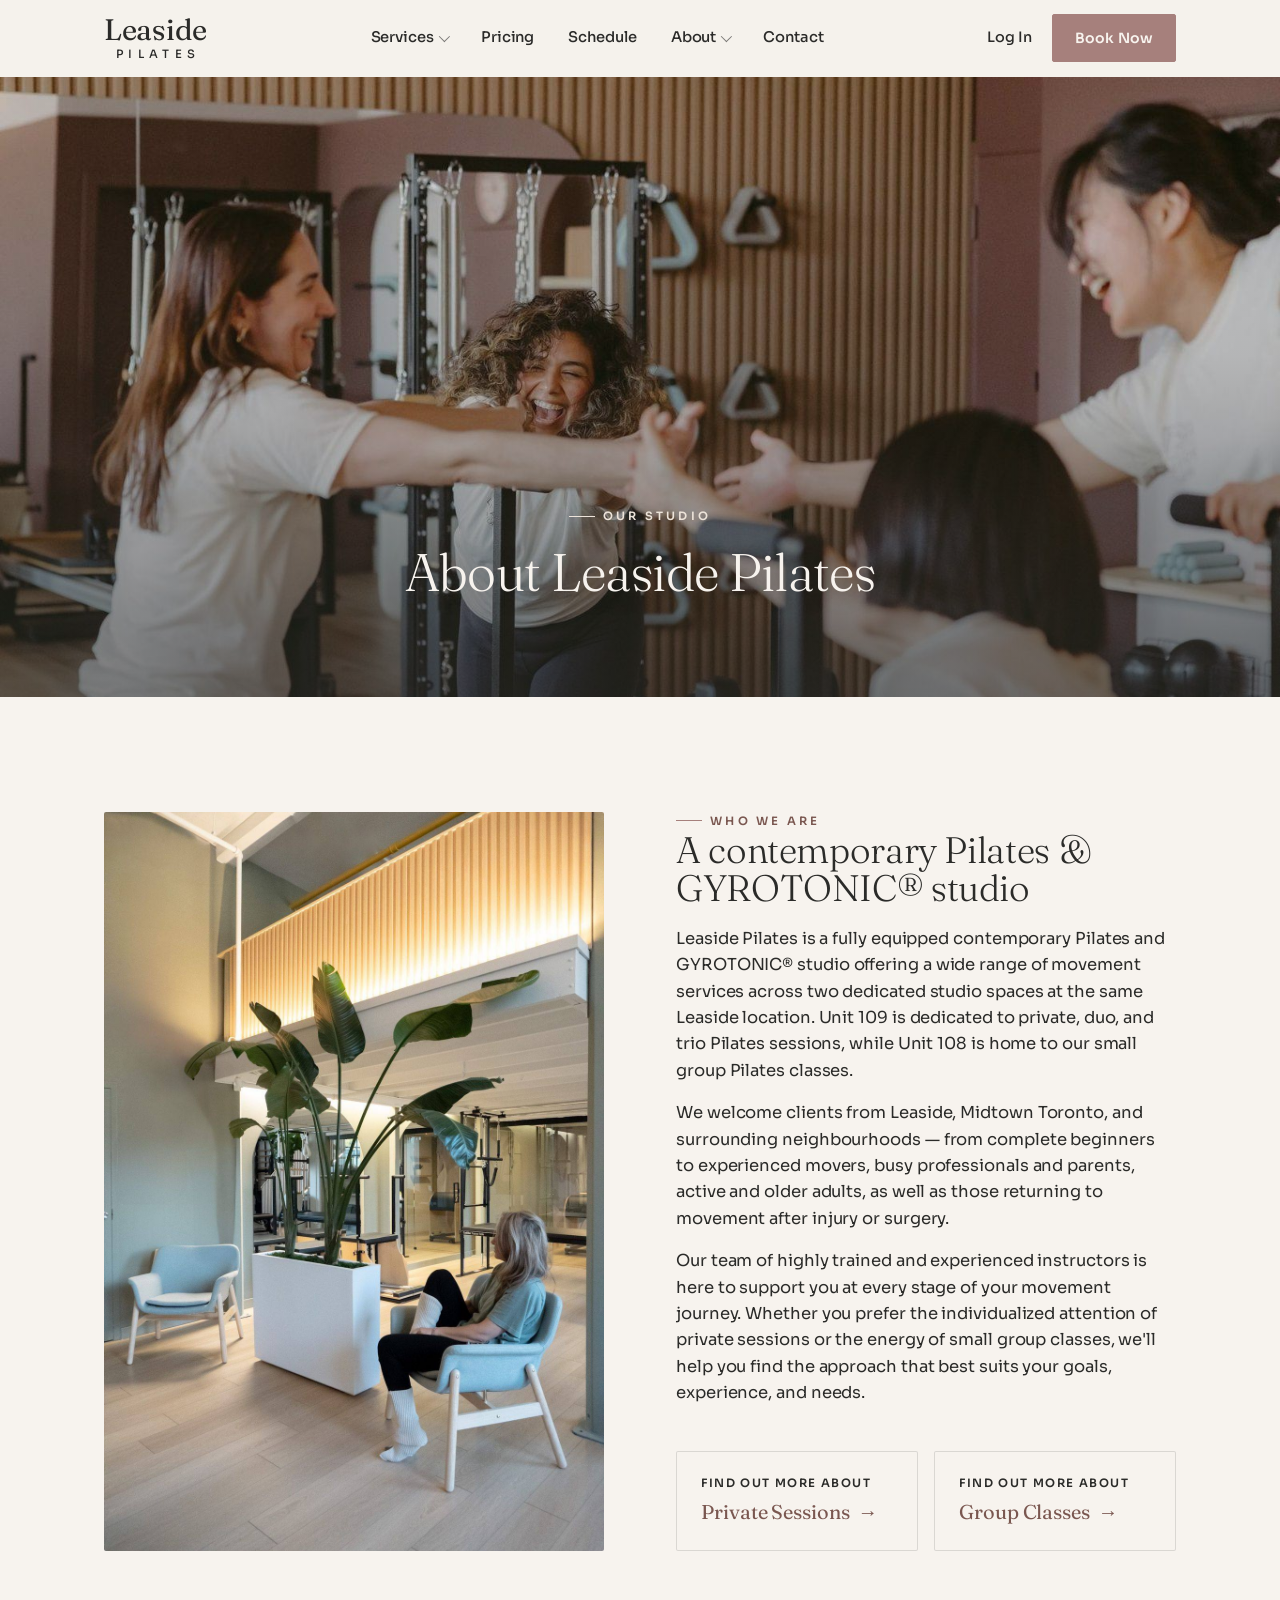
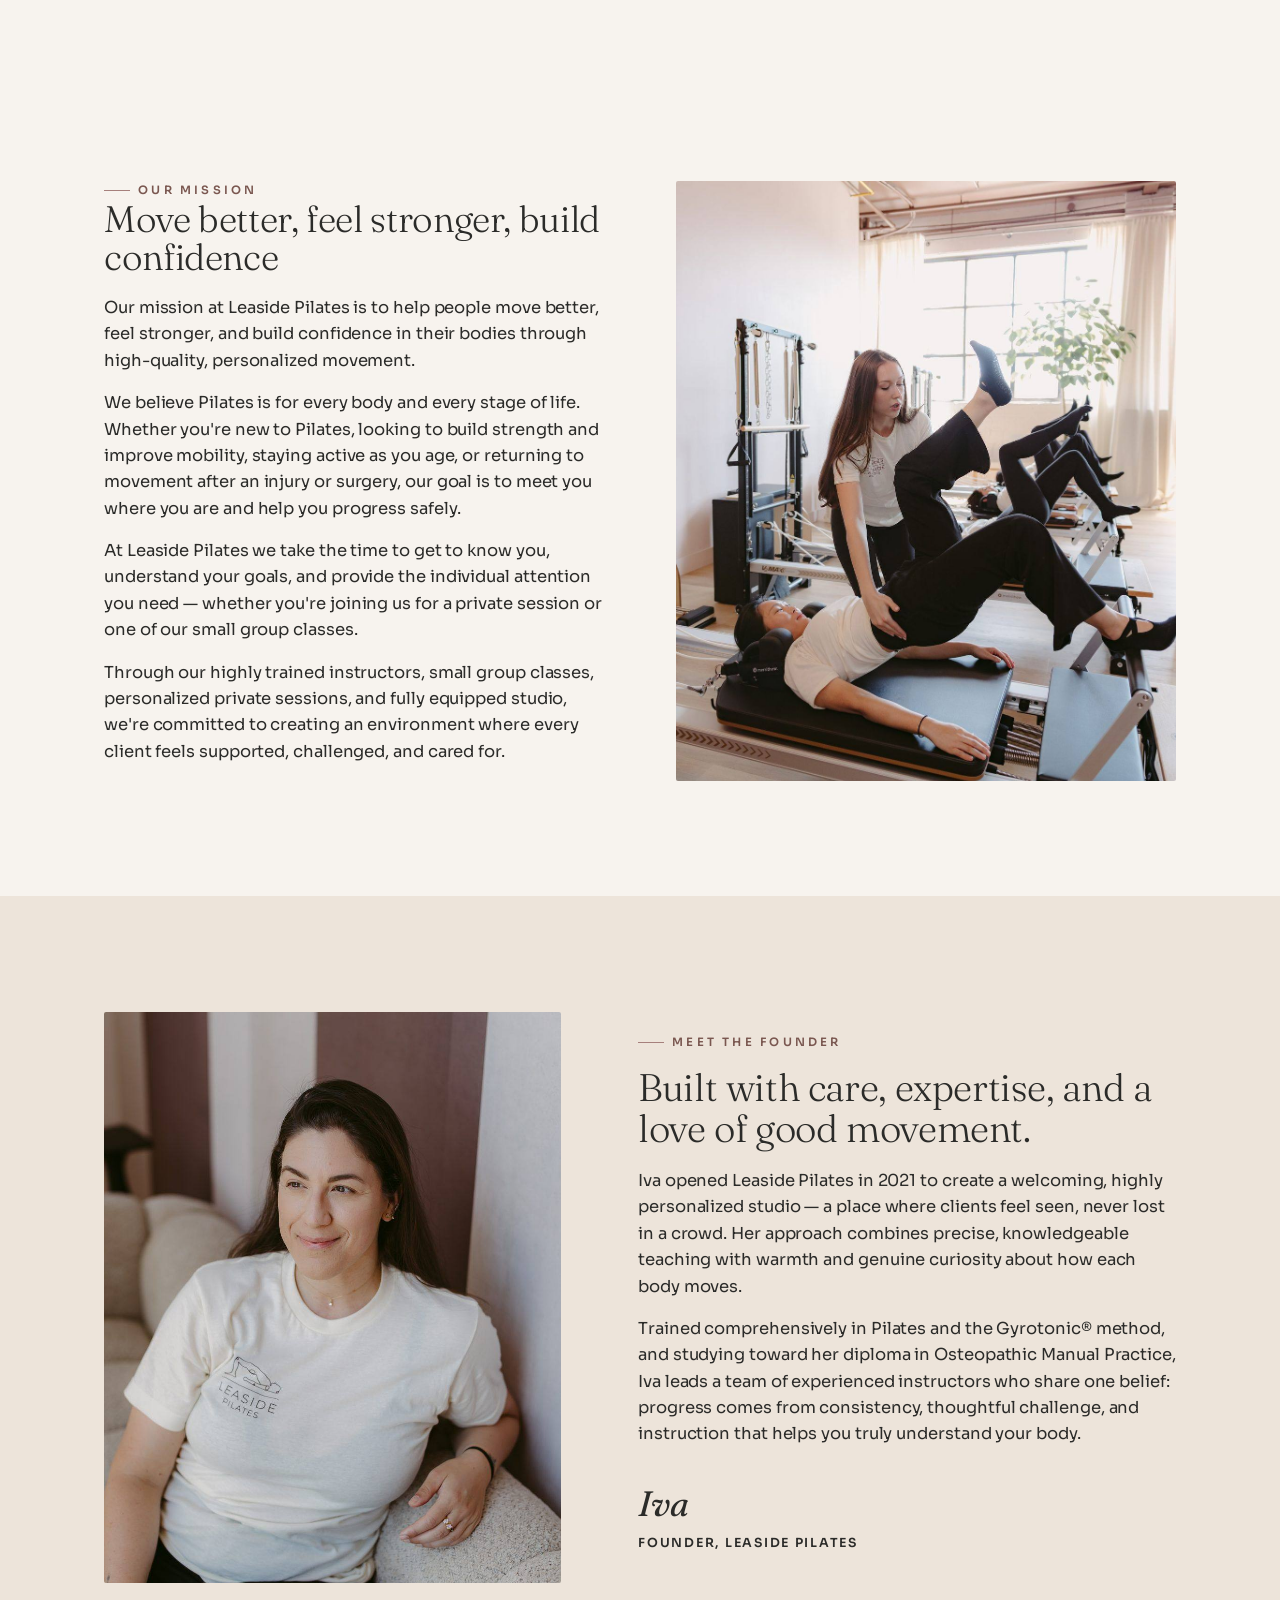
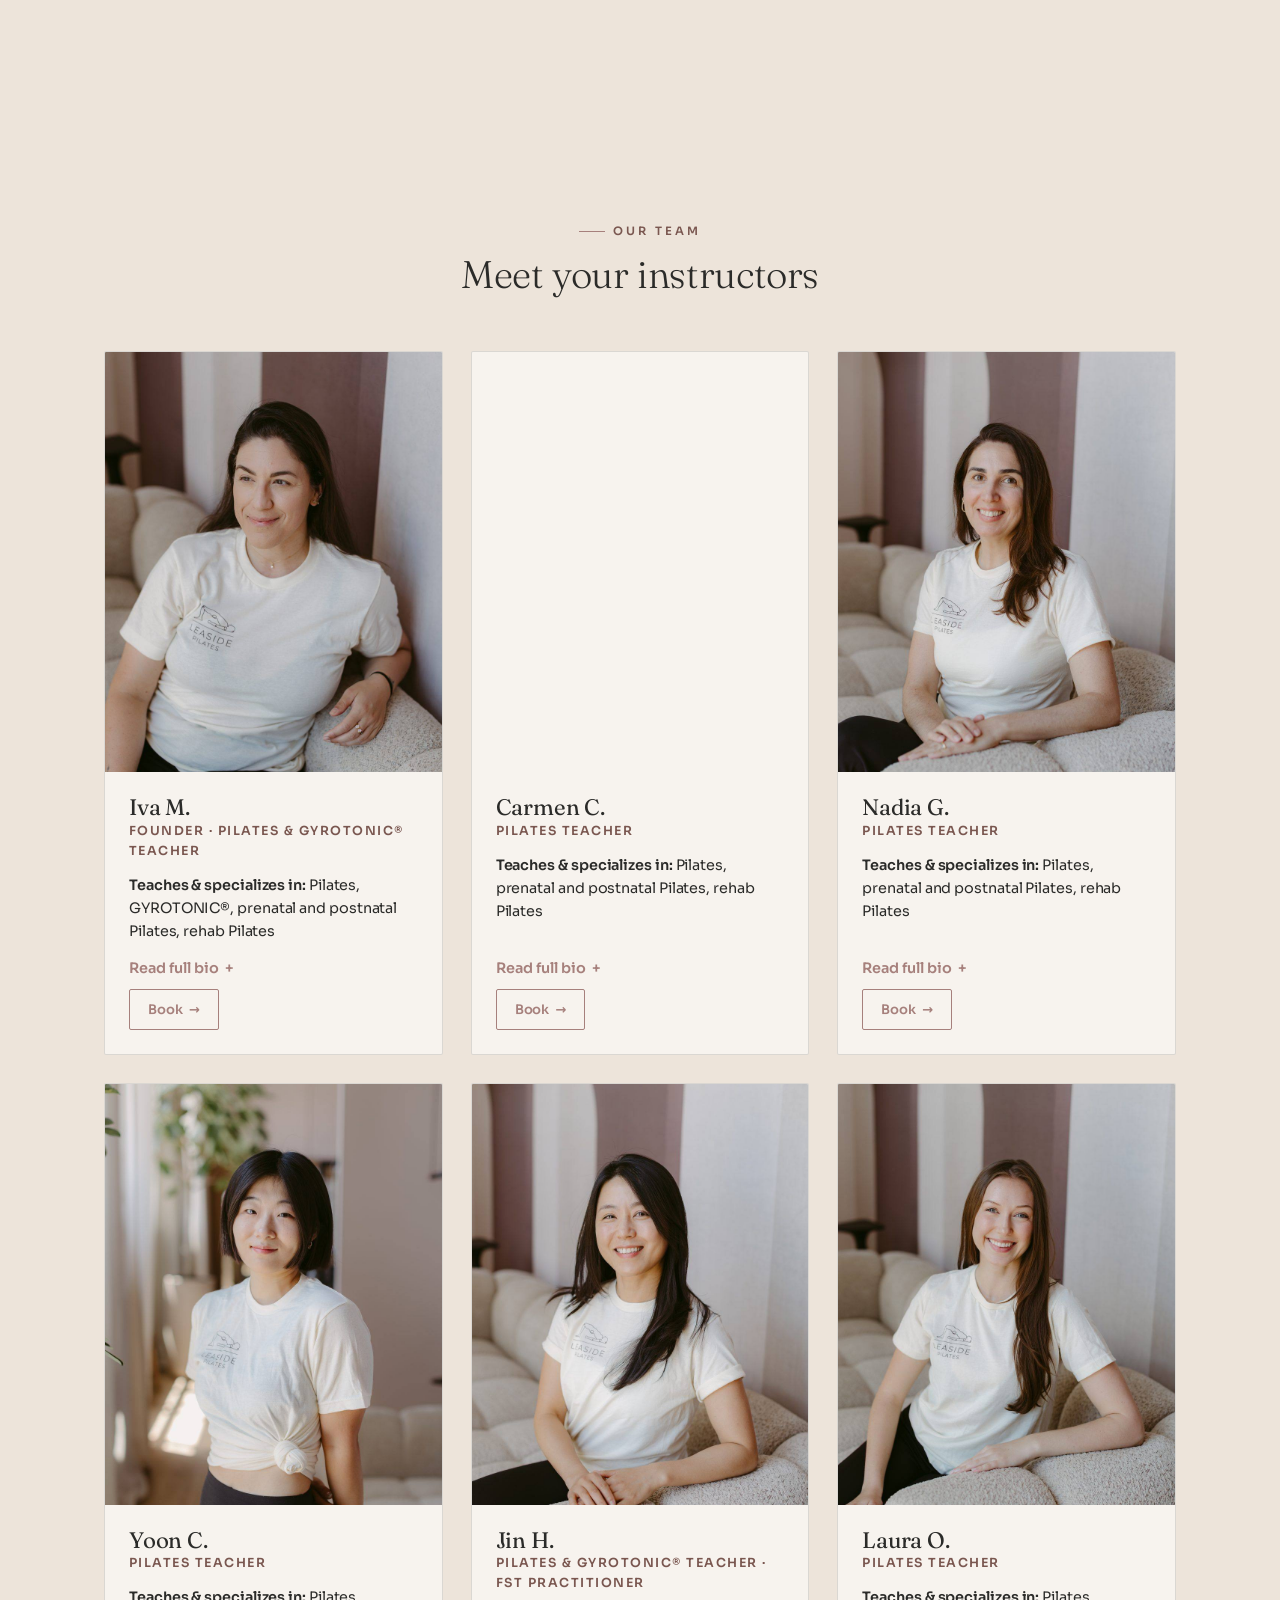
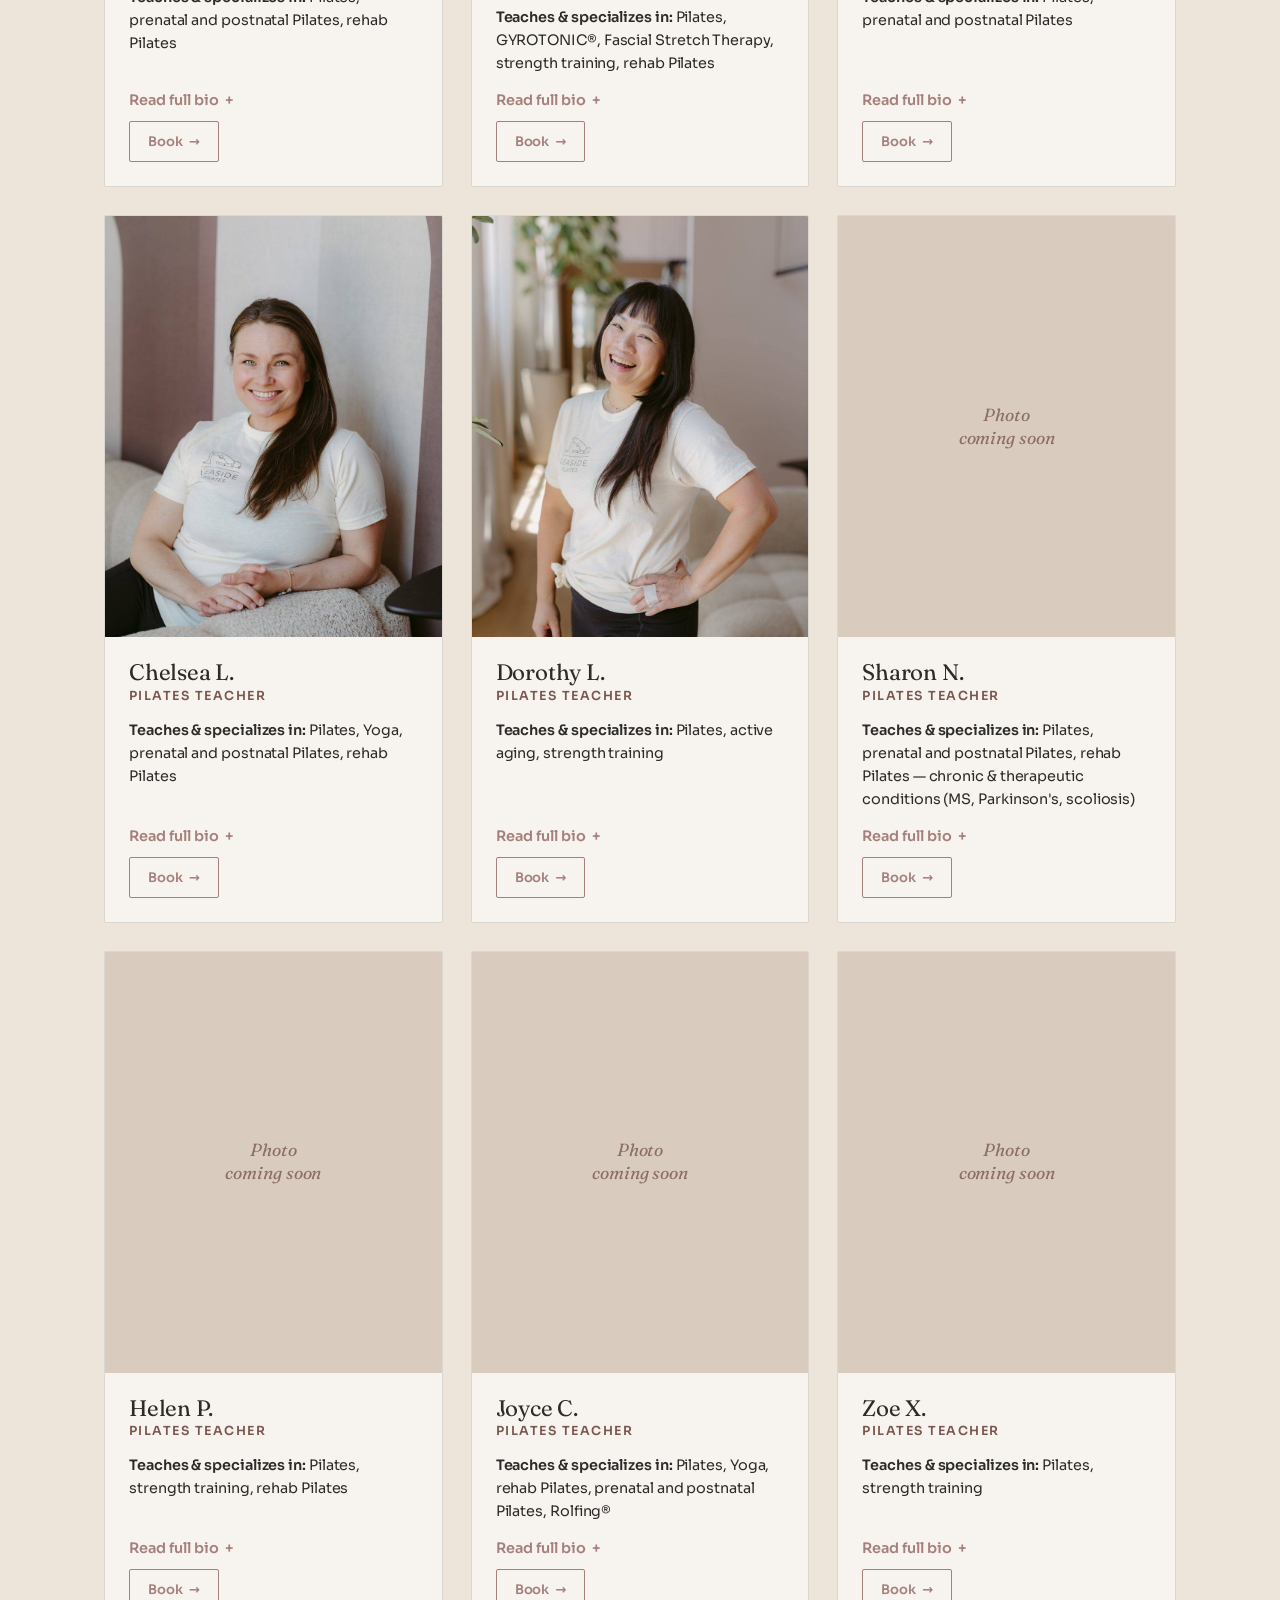
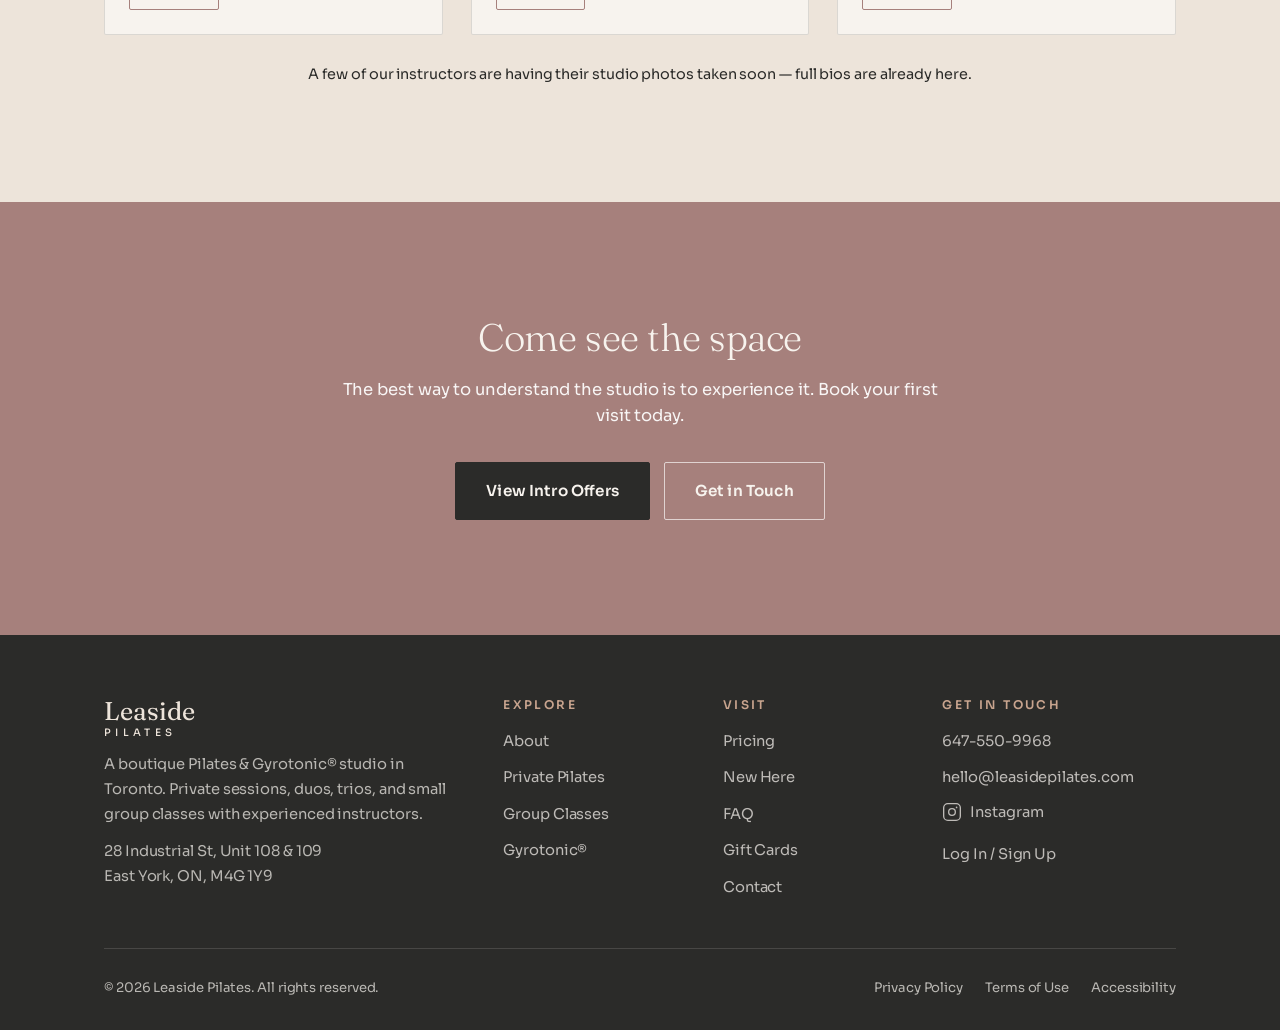
==== commit 6373e58b: "Add files via upload" ====
--- a/about.html
+++ b/about.html
@@ -75,17 +75,12 @@
 </div>
 <main id="main">
 
-<section class="split-hero">
-  <div class="split-hero-copy">
+<section class="about-hero">
+  <div class="about-hero-media"><img src="assets/community.jpg" alt="Leaside Pilates instructors sharing a joyful high-five in the studio" width="1800" height="1200" fetchpriority="high"></div>
+  <div class="about-hero-inner">
     <span class="eyebrow">Our Studio</span>
-    <h1>A boutique studio<br>built <em>around you</em></h1>
-    <p>A contemporary Pilates &amp; GYROTONIC® studio in Leaside — private sessions, duos, trios, and small group classes with experienced instructors.</p>
-    <div class="hero-actions">
-      <a class="btn dark lg" href="#team">Meet the team</a>
-      <a class="text-link" href="pricing.html">View intro offers <span aria-hidden="true">→</span></a>
-    </div>
-  </div>
-  <div class="split-hero-media"><img src="assets/community.jpg" alt="Leaside Pilates instructors sharing a joyful high-five in the studio" width="1800" height="1200" fetchpriority="high"></div>
+    <h1>About Leaside Pilates</h1>
+  </div>
 </section>
 <!-- OUR MISSION -->
 <section class="section">
--- a/css/style.css
+++ b/css/style.css
@@ -178,11 +178,17 @@
 
 /* welcome (movement that meets you) */
 .welcome{background:var(--white)}
-.welcome-grid{display:grid;grid-template-columns:1.1fr .9fr;gap:clamp(32px,6vw,80px);align-items:start}
+.welcome-grid{display:grid;grid-template-columns:1fr 1fr;gap:clamp(32px,6vw,80px);align-items:start}
 .welcome-head h2{font-size:clamp(2rem,4.4vw,3.2rem);font-weight:300;line-height:1.05;margin-top:14px}
 .welcome-head h2 em{font-style:italic;color:var(--mauve-deep)}
-.welcome-copy{padding-top:clamp(8px,3vw,40px)}
-.welcome-copy p{color:var(--muted);margin-bottom:18px;font-size:1.08rem;line-height:1.7}
+.welcome-lead{color:var(--muted);font-size:1.08rem;line-height:1.7;margin-top:24px;max-width:46ch}
+.welcome-features{display:flex;flex-direction:column;gap:26px}
+.welcome-feature{display:flex;gap:20px;align-items:flex-start;padding-bottom:26px;border-bottom:1px solid var(--line)}
+.welcome-feature:last-of-type{border-bottom:none;padding-bottom:0}
+.wf-num{font-family:var(--serif);font-size:1.05rem;color:var(--mauve);flex-shrink:0;padding-top:2px;letter-spacing:.04em}
+.welcome-feature h3{font-family:var(--serif);font-size:1.2rem;font-weight:400;margin-bottom:6px;color:var(--ink)}
+.welcome-feature p{color:var(--muted);font-size:.98rem;line-height:1.6}
+.welcome-link{align-self:flex-start;color:var(--mauve-deep);font-weight:500;display:inline-flex;gap:8px;align-items:center}
 
 /* ways to move — ruled 3-column index, no photos */
 .ways-head{max-width:900px;margin-bottom:clamp(36px,5vw,56px)}
@@ -197,8 +203,9 @@
 .ways-list{list-style:none;margin:0 0 26px;padding:0}
 .ways-list li{padding:14px 0;border-top:1px solid var(--line);color:var(--ink);font-size:.98rem;min-height:3.4em;display:flex;align-items:center}
 .ways-list li:last-child{border-bottom:1px solid var(--line)}
-.ways-link{display:inline-flex;align-items:center;gap:8px;color:var(--mauve-deep);font-weight:500;text-decoration:none;margin-top:auto}
+.ways-link{display:inline-flex;align-items:center;gap:8px;color:var(--mauve-deep);font-weight:600;text-decoration:none;margin-top:auto}
 .ways-link:hover{opacity:.7}
+.ways-num{color:var(--mauve)}
 
 /* closing photo under the intro offer strip */
 .offer-strip-photo{margin:0}
@@ -213,6 +220,9 @@
 .svc-card:hover{transform:translateY(-6px);box-shadow:0 22px 50px rgba(43,43,41,.12)}
 .svc-card-media{aspect-ratio:4/3.6;overflow:hidden;position:relative}
 .soon-badge{position:absolute;top:14px;left:14px;background:rgba(43,43,41,.82);color:var(--white);font-family:var(--sans);font-size:.68rem;font-weight:600;letter-spacing:.14em;text-transform:uppercase;padding:6px 12px;border-radius:100px;backdrop-filter:blur(4px)}
+.soon-cta{margin-top:auto;display:flex;flex-direction:column;gap:12px;align-items:flex-start}
+.btn-soon{display:inline-flex;align-items:center;gap:8px;background:var(--boucle);color:var(--mauve-deep);border:1px solid var(--mauve-line);font-family:var(--sans);font-size:.82rem;font-weight:600;letter-spacing:.12em;text-transform:uppercase;padding:12px 22px;border-radius:100px}
+.btn-soon::before{content:"";width:7px;height:7px;border-radius:50%;background:var(--mauve)}
 .specialty-grid .btn-row{display:flex;flex-wrap:wrap;gap:10px;margin-top:auto}
 .specialty-grid .btn-row .btn{font-size:.82rem;padding:10px 16px}
 .svc-card-media img{width:100%;height:100%;object-fit:cover;transition:transform .6s var(--ease)}
@@ -296,7 +306,7 @@
 .rate-block{background:var(--white);border:1px solid var(--line);border-radius:var(--r);padding:clamp(28px,4vw,44px)}
 .rate-head{max-width:680px;margin-bottom:26px}
 .rate-kicker{font-family:var(--sans);font-size:.72rem;letter-spacing:.2em;text-transform:uppercase;font-weight:600;color:var(--mauve-deep)}
-.rate-head h3{font-family:var(--serif);font-size:clamp(1.5rem,3vw,2.1rem);font-weight:400;margin:8px 0 12px;color:var(--ink)}
+.rate-head h3{font-family:var(--serif);font-size:clamp(1.5rem,3vw,2.1rem);font-weight:400;margin:0 0 12px;color:var(--ink)}
 .rate-head p{color:var(--muted);font-size:.98rem}
 .rate-head strong{color:var(--ink);font-weight:600}
 .rate-table{border-top:1px solid var(--line)}
@@ -387,14 +397,14 @@
 /* two-col content */
 .split{display:grid;grid-template-columns:1fr 1fr;gap:clamp(32px,6vw,72px);align-items:stretch}
 .split > div:not(.split-media){display:flex;flex-direction:column;justify-content:center}
-.split img{width:100%;aspect-ratio:4/4.6;max-height:600px;object-fit:cover;border-radius:var(--r)}
+.split-media{position:relative;min-height:340px}
+.split img{position:absolute;inset:0;width:100%;height:100%;max-height:none;object-fit:cover;border-radius:var(--r)}
 .split h2{font-size:clamp(1.6rem,3vw,2.3rem);font-weight:300;margin-bottom:18px}
 .split p{color:var(--muted);margin-bottom:16px}
-.split .btn{margin-top:auto;align-self:flex-start}
+.split .btn{margin-top:12px;align-self:flex-start}
 .split.rev .split-media{order:2}
 .split-stretch{align-items:stretch}
-.split-stretch .split-media{display:flex}
-.split-stretch .split-media img{aspect-ratio:auto;max-height:none;height:100%;min-height:520px}
+.split-stretch .split-media{min-height:520px}
 .classes .head{margin-bottom:clamp(40px,6vw,72px)}
 .split-class{padding:clamp(36px,6vw,64px) 0}
 .split-class + .split-class{border-top:1px solid var(--line)}
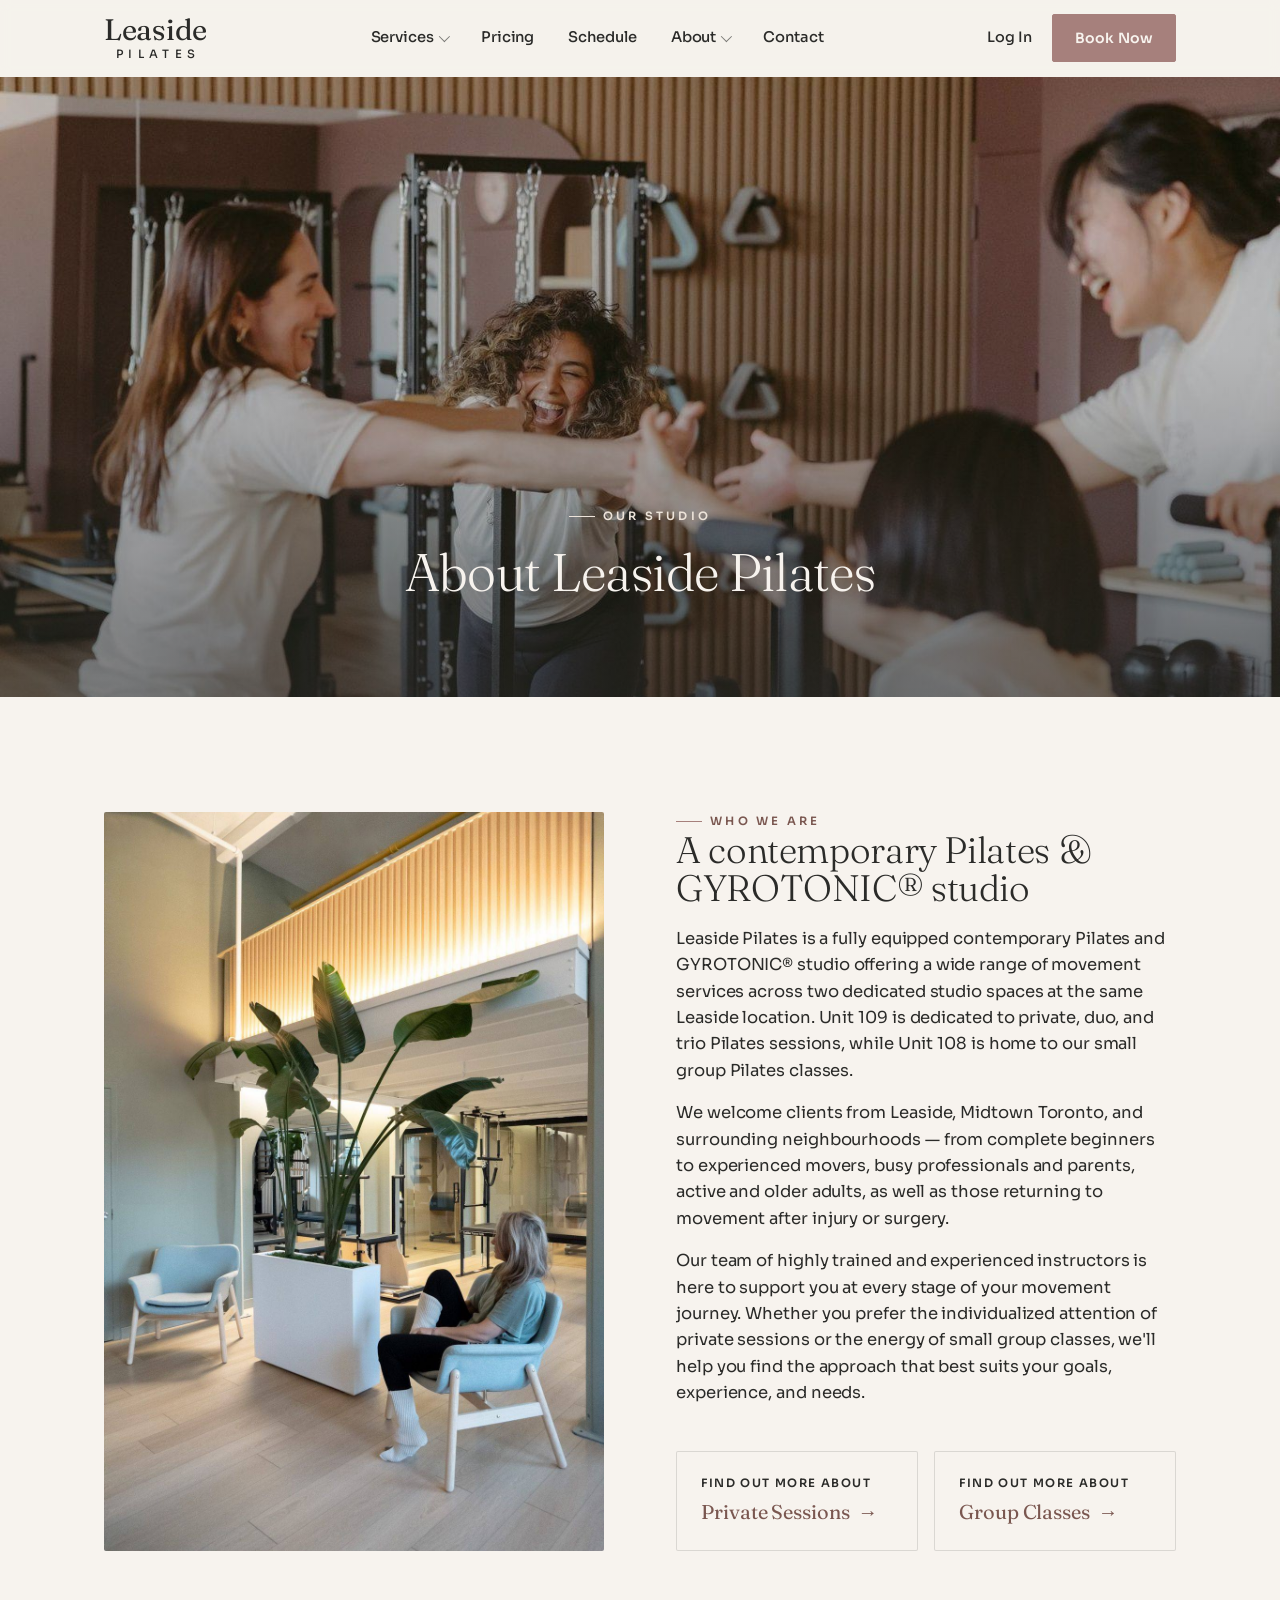
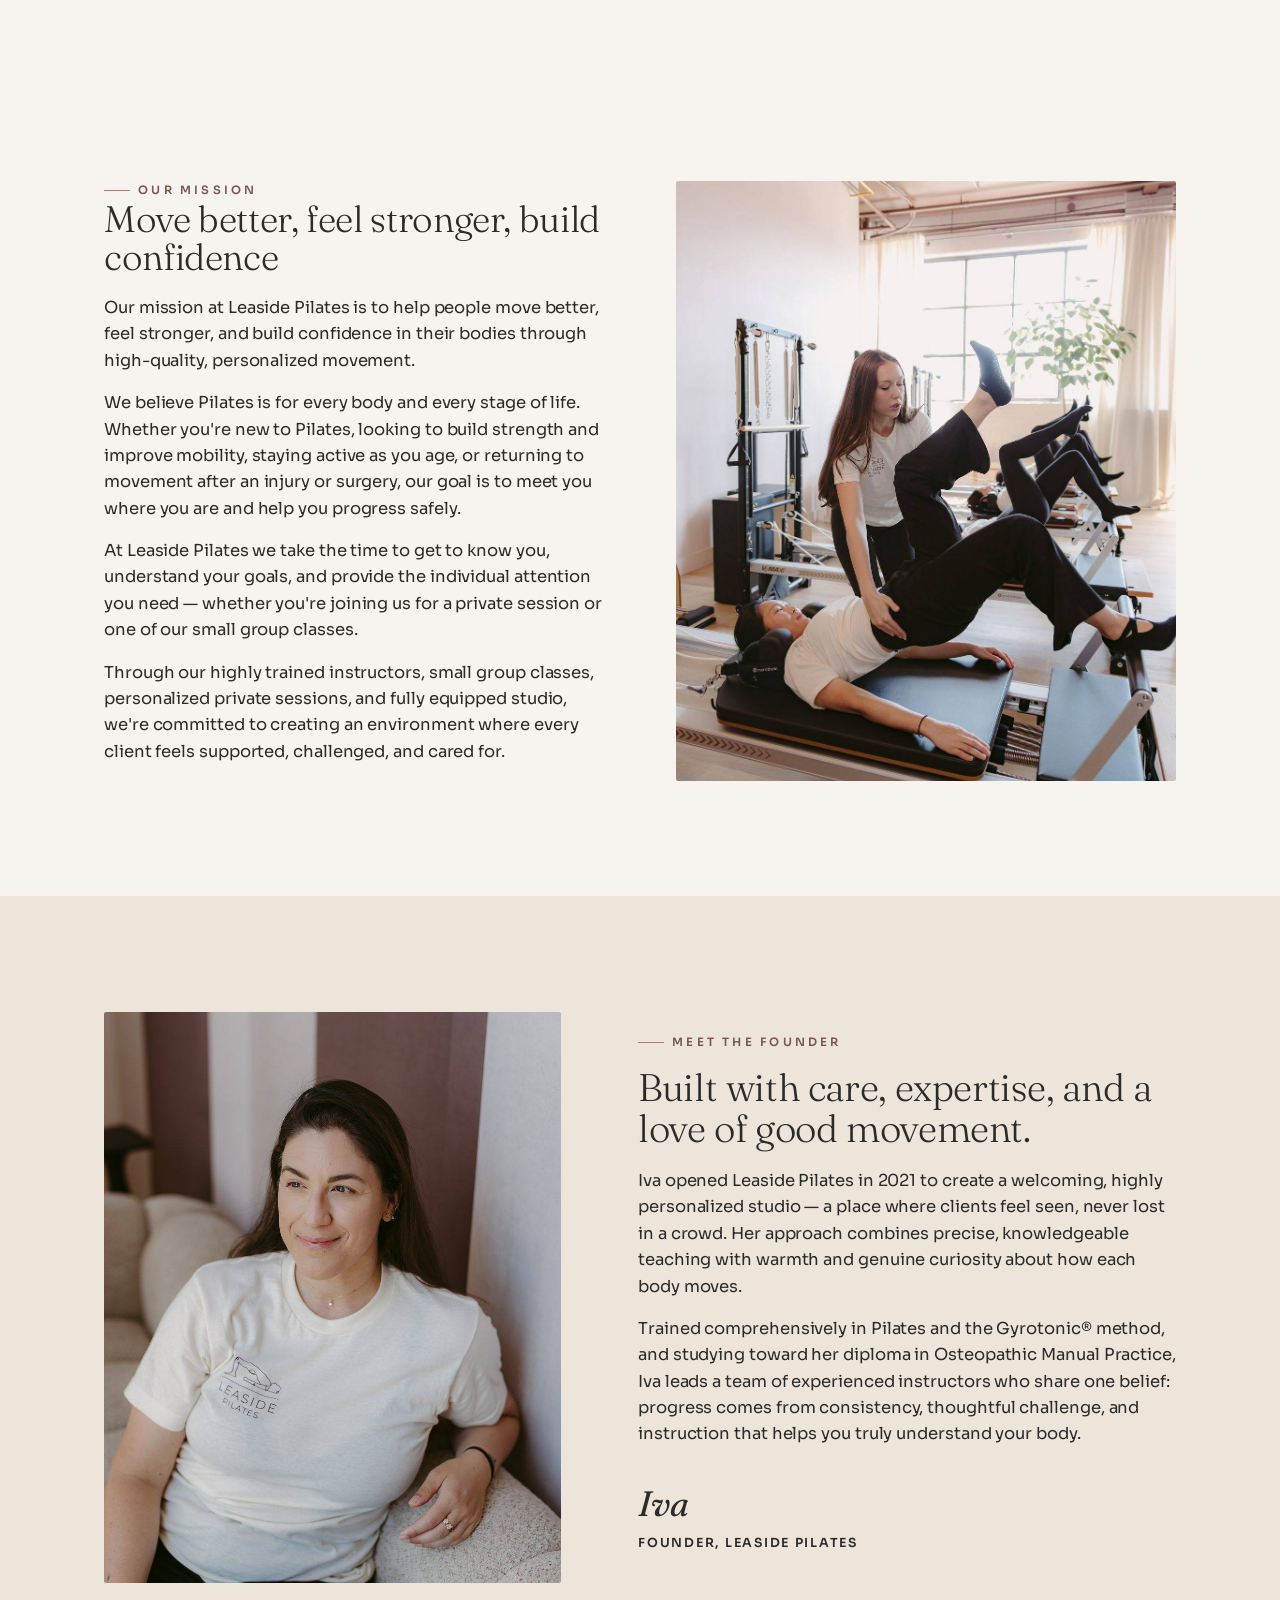
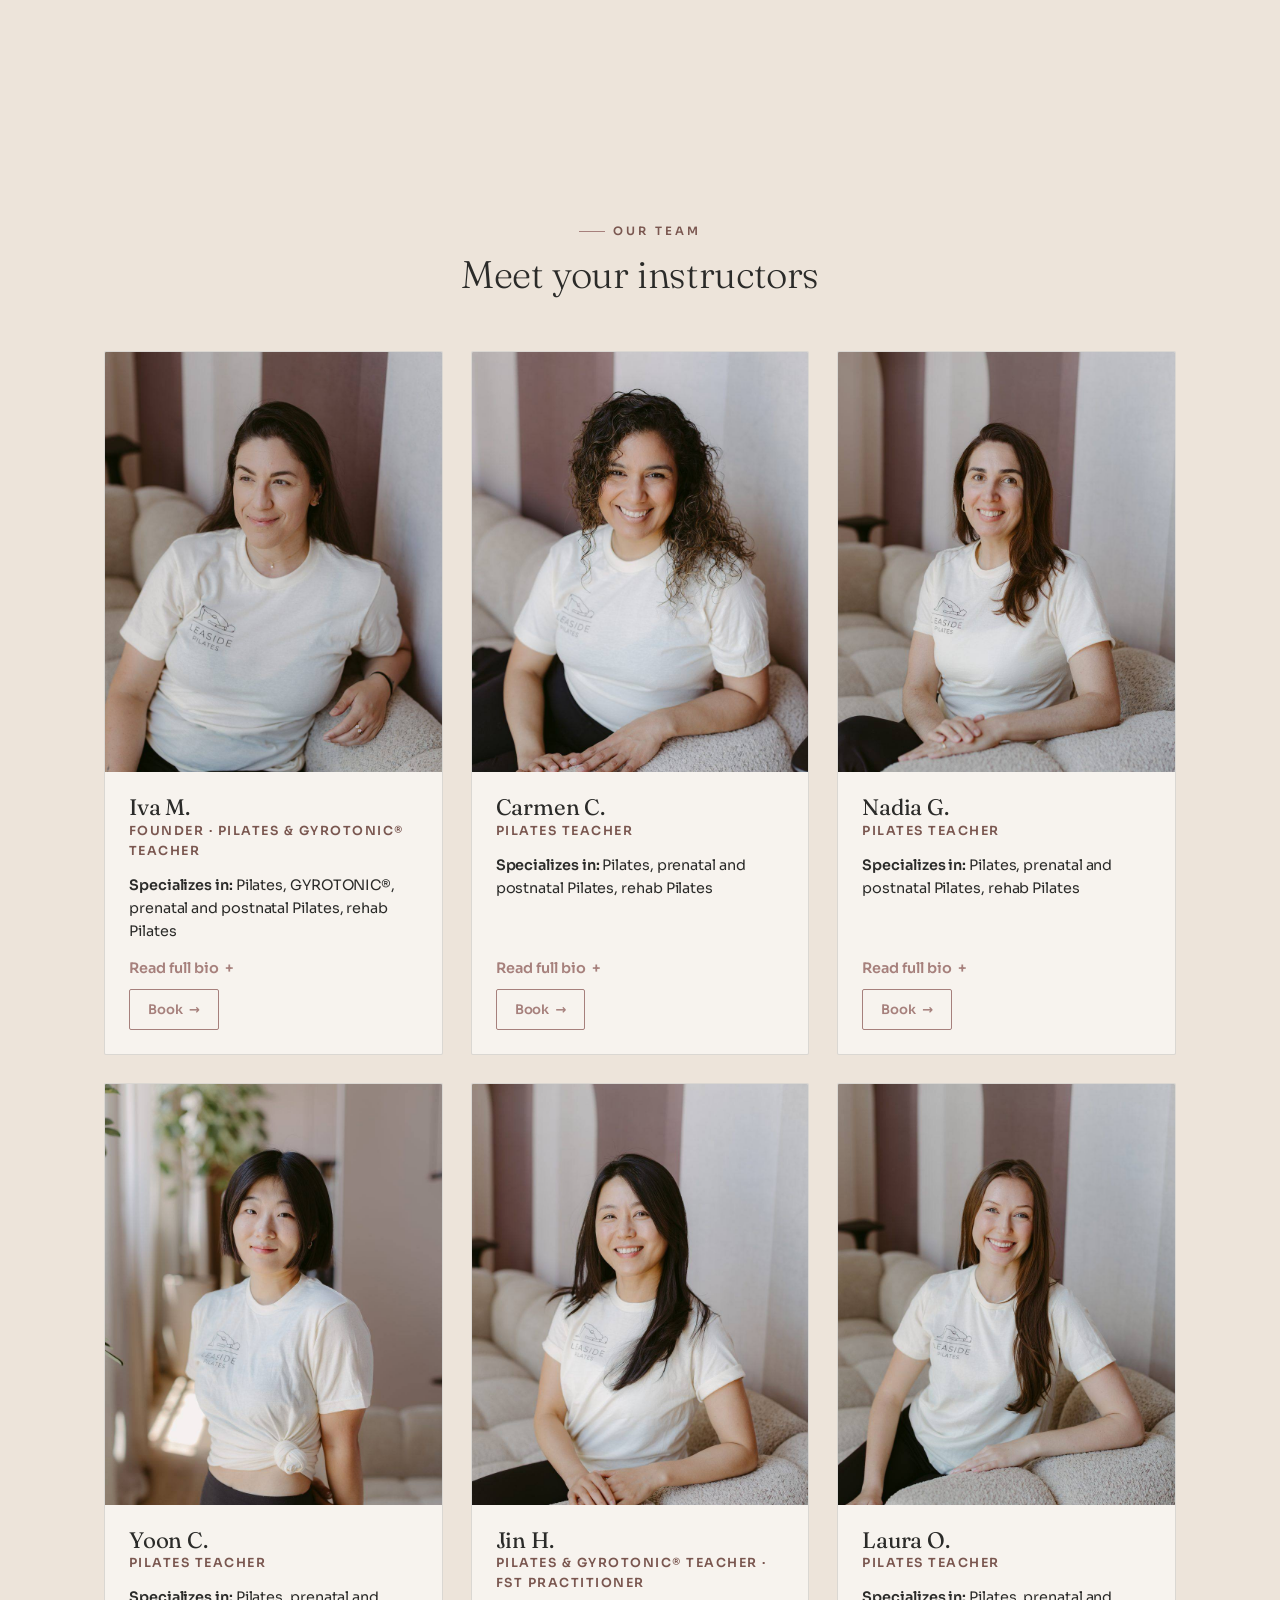
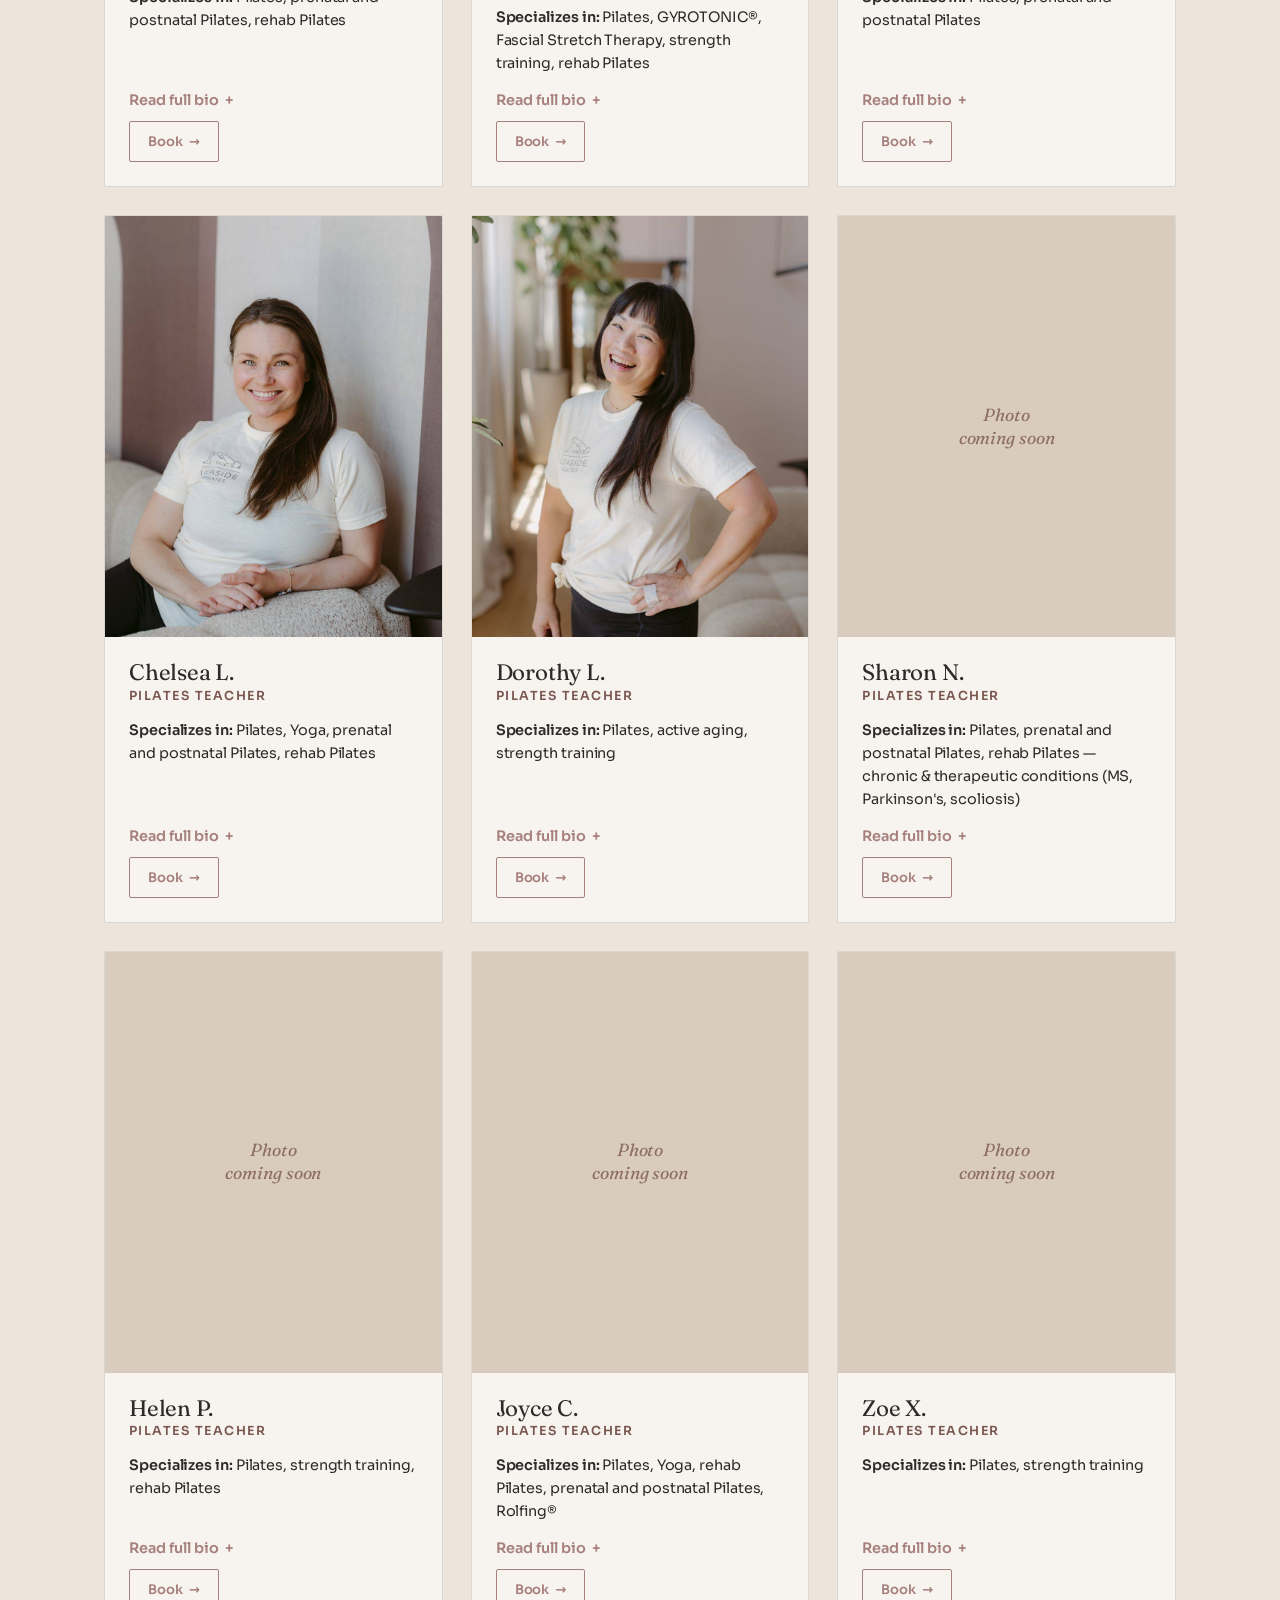
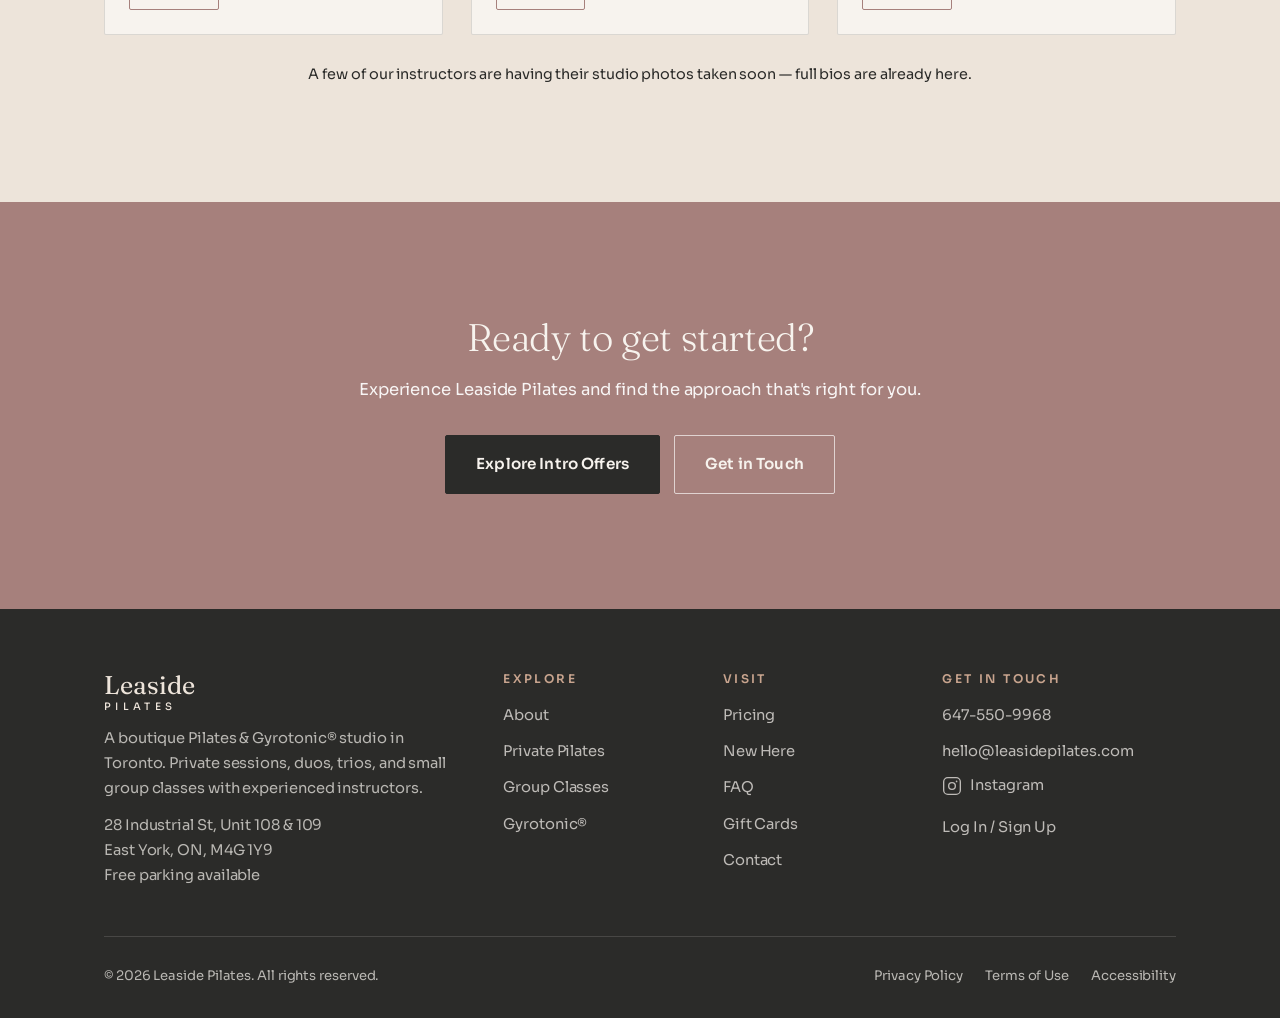
==== commit 2efcd9ae: "Add files via upload" ====
--- a/about.html
+++ b/about.html
@@ -144,7 +144,7 @@
         <div class="body">
           <h3>Iva M.</h3>
           <div class="role">Founder · Pilates &amp; GYROTONIC® Teacher</div>
-          <p class="teaches"><strong>Teaches &amp; specializes in:</strong> Pilates, GYROTONIC®, prenatal and postnatal Pilates, rehab Pilates</p>
+          <p class="teaches"><strong>Specializes in:</strong> Pilates, GYROTONIC®, prenatal and postnatal Pilates, rehab Pilates</p>
           <button class="bio-open" type="button">Read full bio <span aria-hidden="true">+</span></button>
           <a class="bio-book" href="contact.html#book">Book <span aria-hidden="true">→</span></a>
         </div>
@@ -154,7 +154,7 @@
         <div class="body">
           <h3>Carmen C.</h3>
           <div class="role">Pilates Teacher</div>
-          <p class="teaches"><strong>Teaches &amp; specializes in:</strong> Pilates, prenatal and postnatal Pilates, rehab Pilates</p>
+          <p class="teaches"><strong>Specializes in:</strong> Pilates, prenatal and postnatal Pilates, rehab Pilates</p>
           <button class="bio-open" type="button">Read full bio <span aria-hidden="true">+</span></button>
           <a class="bio-book" href="contact.html#book">Book <span aria-hidden="true">→</span></a>
         </div>
@@ -164,7 +164,7 @@
         <div class="body">
           <h3>Nadia G.</h3>
           <div class="role">Pilates Teacher</div>
-          <p class="teaches"><strong>Teaches &amp; specializes in:</strong> Pilates, prenatal and postnatal Pilates, rehab Pilates</p>
+          <p class="teaches"><strong>Specializes in:</strong> Pilates, prenatal and postnatal Pilates, rehab Pilates</p>
           <button class="bio-open" type="button">Read full bio <span aria-hidden="true">+</span></button>
           <a class="bio-book" href="contact.html#book">Book <span aria-hidden="true">→</span></a>
         </div>
@@ -174,7 +174,7 @@
         <div class="body">
           <h3>Yoon C.</h3>
           <div class="role">Pilates Teacher</div>
-          <p class="teaches"><strong>Teaches &amp; specializes in:</strong> Pilates, prenatal and postnatal Pilates, rehab Pilates</p>
+          <p class="teaches"><strong>Specializes in:</strong> Pilates, prenatal and postnatal Pilates, rehab Pilates</p>
           <button class="bio-open" type="button">Read full bio <span aria-hidden="true">+</span></button>
           <a class="bio-book" href="contact.html#book">Book <span aria-hidden="true">→</span></a>
         </div>
@@ -184,7 +184,7 @@
         <div class="body">
           <h3>Jin H.</h3>
           <div class="role">Pilates &amp; GYROTONIC® Teacher · FST Practitioner</div>
-          <p class="teaches"><strong>Teaches &amp; specializes in:</strong> Pilates, GYROTONIC®, Fascial Stretch Therapy, strength training, rehab Pilates</p>
+          <p class="teaches"><strong>Specializes in:</strong> Pilates, GYROTONIC®, Fascial Stretch Therapy, strength training, rehab Pilates</p>
           <button class="bio-open" type="button">Read full bio <span aria-hidden="true">+</span></button>
           <a class="bio-book" href="contact.html#book">Book <span aria-hidden="true">→</span></a>
         </div>
@@ -194,7 +194,7 @@
         <div class="body">
           <h3>Laura O.</h3>
           <div class="role">Pilates Teacher</div>
-          <p class="teaches"><strong>Teaches &amp; specializes in:</strong> Pilates, prenatal and postnatal Pilates</p>
+          <p class="teaches"><strong>Specializes in:</strong> Pilates, prenatal and postnatal Pilates</p>
           <button class="bio-open" type="button">Read full bio <span aria-hidden="true">+</span></button>
           <a class="bio-book" href="contact.html#book">Book <span aria-hidden="true">→</span></a>
         </div>
@@ -204,7 +204,7 @@
         <div class="body">
           <h3>Chelsea L.</h3>
           <div class="role">Pilates Teacher</div>
-          <p class="teaches"><strong>Teaches &amp; specializes in:</strong> Pilates, Yoga, prenatal and postnatal Pilates, rehab Pilates</p>
+          <p class="teaches"><strong>Specializes in:</strong> Pilates, Yoga, prenatal and postnatal Pilates, rehab Pilates</p>
           <button class="bio-open" type="button">Read full bio <span aria-hidden="true">+</span></button>
           <a class="bio-book" href="contact.html#book">Book <span aria-hidden="true">→</span></a>
         </div>
@@ -214,7 +214,7 @@
         <div class="body">
           <h3>Dorothy L.</h3>
           <div class="role">Pilates Teacher</div>
-          <p class="teaches"><strong>Teaches &amp; specializes in:</strong> Pilates, active aging, strength training</p>
+          <p class="teaches"><strong>Specializes in:</strong> Pilates, active aging, strength training</p>
           <button class="bio-open" type="button">Read full bio <span aria-hidden="true">+</span></button>
           <a class="bio-book" href="contact.html#book">Book <span aria-hidden="true">→</span></a>
         </div>
@@ -224,7 +224,7 @@
         <div class="body">
           <h3>Sharon N.</h3>
           <div class="role">Pilates Teacher</div>
-          <p class="teaches"><strong>Teaches &amp; specializes in:</strong> Pilates, prenatal and postnatal Pilates, rehab Pilates — chronic &amp; therapeutic conditions (MS, Parkinson's, scoliosis)</p>
+          <p class="teaches"><strong>Specializes in:</strong> Pilates, prenatal and postnatal Pilates, rehab Pilates — chronic &amp; therapeutic conditions (MS, Parkinson's, scoliosis)</p>
           <button class="bio-open" type="button">Read full bio <span aria-hidden="true">+</span></button>
           <a class="bio-book" href="contact.html#book">Book <span aria-hidden="true">→</span></a>
         </div>
@@ -234,7 +234,7 @@
         <div class="body">
           <h3>Helen P.</h3>
           <div class="role">Pilates Teacher</div>
-          <p class="teaches"><strong>Teaches &amp; specializes in:</strong> Pilates, strength training, rehab Pilates</p>
+          <p class="teaches"><strong>Specializes in:</strong> Pilates, strength training, rehab Pilates</p>
           <button class="bio-open" type="button">Read full bio <span aria-hidden="true">+</span></button>
           <a class="bio-book" href="contact.html#book">Book <span aria-hidden="true">→</span></a>
         </div>
@@ -244,7 +244,7 @@
         <div class="body">
           <h3>Joyce C.</h3>
           <div class="role">Pilates Teacher</div>
-          <p class="teaches"><strong>Teaches &amp; specializes in:</strong> Pilates, Yoga, rehab Pilates, prenatal and postnatal Pilates, Rolfing®</p>
+          <p class="teaches"><strong>Specializes in:</strong> Pilates, Yoga, rehab Pilates, prenatal and postnatal Pilates, Rolfing®</p>
           <button class="bio-open" type="button">Read full bio <span aria-hidden="true">+</span></button>
           <a class="bio-book" href="contact.html#book">Book <span aria-hidden="true">→</span></a>
         </div>
@@ -254,7 +254,7 @@
         <div class="body">
           <h3>Zoe X.</h3>
           <div class="role">Pilates Teacher</div>
-          <p class="teaches"><strong>Teaches &amp; specializes in:</strong> Pilates, strength training</p>
+          <p class="teaches"><strong>Specializes in:</strong> Pilates, strength training</p>
           <button class="bio-open" type="button">Read full bio <span aria-hidden="true">+</span></button>
           <a class="bio-book" href="contact.html#book">Book <span aria-hidden="true">→</span></a>
         </div>
@@ -281,7 +281,7 @@
 <script type="application/json" id="bio-data">
 {"iva0": {"name": "Iva M.", "role": "Founder · Pilates & GYROTONIC® Teacher", "bio": "Iva began practicing Pilates in high school and immediately felt a strong connection to the method. Pilates helped her build strength, improve her movement, and perform better in other sports. It became especially important during her university years, helping her stay active and balanced while completing her Master's degree in Civil and Environmental Engineering.\n\nDuring university, Iva's passion for Pilates led her from student to instructor. Even after beginning her career as an engineer, she continued teaching Pilates in the evenings, eventually realizing that movement and teaching were where her true passion lay.\n\nIn 2016, Iva moved to Toronto, where she completed her comprehensive Pilates certifications and gained experience teaching at several studios. In 2021, she opened Leaside Pilates with the goal of creating a welcoming, highly personalized studio and sharing her passion for movement with the community.\n\nContinuing to expand her knowledge of the body and movement, Iva became certified in GYROTONIC® Level 1 in 2023, followed by specialized training on the GYROTONIC® Jumping-Stretching Board and GYROTONIC® Archway Level 1.\n\nIva is also studying at the Canadian Academy of Osteopathy in Hamilton, working toward her Diploma in Osteopathic Manual Practice (D.O.M.P.). Her ongoing education continues to deepen her understanding of anatomy, biomechanics, and whole-body movement, which she brings into her approach to Pilates and GYROTONIC® training."}, "carmen1": {"name": "Carmen C.", "role": "Pilates Teacher", "bio": "Carmen is an accomplished Pilates instructor based in Leaside with a career spanning since 2016. Her professional journey originated as an entry-level Administrative Assistant at Pilates Process Studio, catalyzing her deep dive into the world of Pilates. Motivated by personal experiences, including post-pregnancy recovery and healing from a horseback riding injury, Carmen transitioned from a decade-long career in the Dental Field to become a Certified Therapeutic Pilates Instructor. She finds profound satisfaction in the transformative power of Pilates, fostering a sense of balance, coordination, and stability in everyday movements.\n\nCarmen's passion extends beyond personal benefits, as she continually deepens her understanding of the intricate human body through instruction. Specializing in Prenatal Pilates, Postnatal Pilates, and Therapeutic Pilates, she derives immense fulfillment from aiding individuals in improving their daily posture and movement. As a practitioner and instructor, Carmen is committed to empowering clients, leaving them revitalized and engaged after each session."}, "nadia2": {"name": "Nadia G.", "role": "Pilates Teacher", "bio": "Nadia has been dedicated to promoting health through movement for over 15 years. She is a fully certified Pilates Instructor in Brazil and Canada. She has also been working in rehabilitation since 2007, when she graduated in Physiotherapy in Brazil. After graduating, she obtained her first Pilates certificate and began using this method in combination with her physiotherapy knowledge to help her clients recover from different types of injuries.\n\nShe believes that the Pilates Method is a powerful tool for improving movement and treating conditions of the human body. With her extensive expertise in Neuro-Musculoskeletal rehabilitation, postural alignment, and body movement dysfunction, she is capable of tailoring specific Pilates programs to fit the needs of her clients.\n\nNadia is an empathetic and motivated professional whose strength lies in ensuring everyone has a personalized experience for a fulfilling and productive life."}, "yoon3": {"name": "Yoon C.", "role": "Pilates Teacher", "bio": "Yoonjung is a certified STOTT Pilates instructor with a background as a former rhythmic gymnast. After experiencing injuries, she discovered Pilates as a way to recover and build strength, which eventually led her to pursue it professionally.\n\nShe first trained in South Korea and later moved to Canada to gain broader international experience. Now in her fourth year of teaching, she believes that lasting change comes from building consistent habits and cultivating body awareness — knowing what muscles you are using and what good posture feels like.\n\nHer goal is to guide clients toward healthier movement patterns and help them create positive habits that improve both body and mind."}, "jin4": {"name": "Jin H.", "role": "Pilates & GYROTONIC® Teacher · FST Practitioner", "bio": "Jin is a certified GYROTONIC® Level 1 instructor, an FST (Fascial Stretch Therapy) Advanced level practitioner, and a STOTT Pilates–trained instructor with over 15 years of experience in the fitness and movement field.\n\nJin specializes in enhancing movement quality, mobility, and body awareness through a thoughtful blend of strength, control, fascia-focused techniques, and Women's Health & Pre/Postnatal Care.\n\nJin works with a diverse range of clients, including those recovering from injury, managing chronic tension, or seeking support through pregnancy and postpartum recovery. Her approach emphasizes safe, efficient, and sustainable movement patterns. Each session is tailored to the individual, creating a supportive environment where clients can move with greater ease, confidence, and resilience."}, "laura5": {"name": "Laura O.", "role": "Pilates Teacher", "bio": "Laura is a certified Pilates Instructor whose approach to movement is rooted in joy, curiosity, and a deep respect for the mind-body connection. With a background in dance and a strong interest in physiotherapy, her classes are thoughtfully crafted to guide you through precise, intentional sequences that flow with ease and purpose.\n\nLaura creates a supportive, inclusive space where every individual is invited to explore their unique strengths and capabilities. Grounded in the core principles of Pilates, her teaching emphasizes clear anatomical alignment, mindful breathwork, and meaningful hands-on or verbal adjustments. Whether you're seeking restorative options, challenging progressions, or a blend of both, Laura encourages you to move in a way that feels right for you."}, "chelsea6": {"name": "Chelsea L.", "role": "Pilates Teacher", "bio": "Chelsea has been passionate about movement her entire life, and her love for yoga and Pilates began at the age of 12. She started her career as a professional dancer and choreographer, and after retiring from dance, she deepened her practice in yoga, Pilates, and boxing.\n\nChelsea believes in the strong connection between mind and body, and that working up a good sweat can be some of the best therapy. She maintains a dedicated personal practice in both Pilates and yoga, and is passionate about helping others move their bodies in creative ways that challenge them and expand their limits."}, "dorothy7": {"name": "Dorothy L.", "role": "Pilates Teacher", "bio": "Dorothy is a comprehensively certified Polestar Pilates instructor focused on intelligent movement that supports strength, mobility, and active aging.\n\nBefore Pilates, Dorothy performed with Disney Cruise Line and spent 25 years in industrial and residential design, where she developed a deep appreciation for functional, intentional movement that now shapes her teaching.\n\nHer movement playground also includes Chinese and Korean traditional dance and drumming, dance performances, Spartan races, snowboarding, and adventure travel. She also enjoys building jigsaw puzzles — a form of mindfulness that strengthens mental clarity, focus, and patience, much like the practice of Pilates itself.\n\nAfter rediscovering Pilates in midlife, she trained between Toronto and Miami to complete her comprehensive Polestar certification. Today, Dorothy helps clients build resilient bodies that move well, feel strong, and last for life."}, "sharon8": {"name": "Sharon N.", "role": "Pilates Teacher", "bio": "Sharon is a fully certified STOTT Pilates instructor with more than 15 years of experience helping clients move, strengthen, and heal through mindful, technical, and highly individualized Pilates practice. Trained in comprehensive mat and equipment work, she brings a deep understanding of anatomy, movement, and adaptive conditioning to every session.\n\nSpecialising in chronic conditions and therapeutic Pilates, Sharon has worked with organizations such as the Multiple Sclerosis Society of Canada, implementing Pilates programs for clients living with MS. She has also supported individuals with Parkinson's, scoliosis, arthritis, and a range of other medical conditions. Her teaching emphasizes precision, accessibility, and compassion — creating a safe, supportive environment for clients of all ages and abilities.\n\nThrough personalised sessions and thoughtfully designed classes, Sharon empowers clients to build strength, improve mobility, reduce pain, and reconnect with confidence in their bodies."}, "helen9": {"name": "Helen P.", "role": "Pilates Teacher", "bio": "Helen brings over 40 years of movement experience to her practice — a journey that began in childhood with ballet and horseback riding, and grew into running, weightlifting, and martial arts, where she earned a 4th-degree black belt and built a long career teaching martial arts, self-defense, and eventually aerial arts.\n\nIt was during her weightlifting years that yoga and Pilates first entered her life — originally as a counterbalance, they became a deep passion and a way to restore mobility, balancing strength with control of both body and mind.\n\nHelen's path as a competitive athlete led her into coaching others across a range of disciplines, and later into work as a competition judge — sharpening her eye for alignment, form, and the small details that make movement effective and safe.\n\nHer love of Pilates ultimately took her from mat to reformer training, where she found a discipline that blends precision, control, and a genuinely therapeutic, hands-on approach to the body.\n\nHelen studied anatomy, kinesiology, and biomechanics at university, and has since built on that foundation with a wide range of certifications, including extensive rehab-focused training. She remains a committed, lifelong student of movement herself, bringing a grounded, attentive, and highly personalized approach to every session."}, "joyce10": {"name": "Joyce C.", "role": "Pilates Teacher", "bio": "Joyce started her fitness journey with Classical Ballet at 8 years old and teaching dance to kids and teenagers at 17.\n\nHer initial studies in Brazil were in Physical Education and Technician-Dancer, followed by a bachelor degree in Physiotherapy. She continued with a Master's Degree in Human Kinesiology in Montreal, where she researched movement and postural analysis for about 5 years.\n\nSearching for improvements in her own posture and to overcome her injuries, Joyce discovered the benefits of Pilates. She became a fully certified Stott Pilates Instructor in Toronto, started teaching in 2008, and has since gained vast experience with post-rehab Pilates in physiotherapy clinics, gyms, and studios.\n\nJoyce later discovered Rolfing® Structural Integration and, in 2015, became a Certified Rolfer™ at the Rolf Institute of Structural Integration in Boulder, CO. She has also trained extensively with French Osteopath Guy Voyer, and is a certified Yoga Teacher, Hippocrates Health Educator, and Registered Holistic Nutritionist.\n\nOutside work, Joyce enjoys reading, being in nature with her dog, hiking, cycling, swimming, walking barefoot on the beach, and cooking healthy desserts."}, "zoe11": {"name": "Zoe X.", "role": "Pilates Teacher", "bio": "Zoe is a comprehensively certified STOTT PILATES® instructor who helps clients move stronger, feel aligned, and connect deeper to their body.\n\nHer teaching style is detail oriented, supportive, and encouraging. She tailors each session to the individual, balancing challenge with care while focusing on strength, mobility, posture, and movement quality.\n\nWhat Zoe enjoys most about teaching is seeing her clients feel and move better over time. She values creating a supportive experience where clients feel understood, encouraged, and confident in their progress."}}
 </script>
-<section class="section cta-band"><div class="wrap"><h2>Come see the space</h2><p>The best way to understand the studio is to experience it. Book your first visit today.</p><div class="hero-actions"><a class="btn lg" href="pricing.html">View Intro Offers</a><a class="btn ghost lg" href="contact.html#book">Get in Touch</a></div></div></section>
+<section class="section cta-band"><div class="wrap"><h2>Ready to get started?</h2><p>Experience Leaside Pilates and find the approach that's right for you.</p><div class="hero-actions"><a class="btn lg" href="pricing.html">Explore Intro Offers</a><a class="btn ghost lg" href="contact.html#book">Get in Touch</a></div></div></section>
 </main>
 <div id="site-footer"></div>
 <script src="js/footer.js"></script>
--- a/css/style.css
+++ b/css/style.css
@@ -73,14 +73,13 @@
 /* ---------- Header ---------- */
 .site-header{
   position:sticky;top:0;z-index:60;
-  background:rgba(245,242,236,.82);
-  backdrop-filter:blur(12px);
-  -webkit-backdrop-filter:blur(12px);
+  background:rgba(245,242,236,.92);
+  backdrop-filter:blur(6px);
+  -webkit-backdrop-filter:blur(6px);
   border-bottom:1px solid transparent;
   transition:border-color .4s var(--ease),background .4s var(--ease);
   transform:translateZ(0);
   -webkit-transform:translateZ(0);
-  will-change:background;
   backface-visibility:hidden;
   -webkit-backface-visibility:hidden;
 }
@@ -194,15 +193,17 @@
 .ways-head{max-width:900px;margin-bottom:clamp(36px,5vw,56px)}
 .ways-head h2{font-size:clamp(2rem,4.6vw,3.3rem);font-weight:300;line-height:1.04;margin-top:14px}
 .ways-head h2 em{font-style:italic;color:var(--mauve-deep)}
-.ways-grid{display:grid;grid-template-columns:repeat(3,1fr);gap:0}
-.ways-col{padding:clamp(24px,3vw,40px) clamp(24px,3vw,44px);border-top:1px solid var(--line);display:flex;flex-direction:column}
-.ways-col + .ways-col{border-left:1px solid var(--line)}
+.ways-grid{display:grid;grid-template-columns:repeat(3,1fr);gap:clamp(16px,2vw,24px)}
+.ways-col{padding:clamp(28px,3vw,40px) clamp(24px,3vw,36px);border:none;border-radius:var(--r);display:flex;flex-direction:column}
+.ways-col:nth-child(1){background:var(--mauve-wash)}
+.ways-col:nth-child(2){background:var(--boucle)}
+.ways-col:nth-child(3){background:rgba(183,183,154,.16)}
 .ways-num{font-family:var(--serif);color:var(--muted);font-size:1rem;letter-spacing:.06em}
 .ways-col h3{font-family:var(--serif);font-size:clamp(1.5rem,2.4vw,1.9rem);font-weight:400;margin:22px 0 16px;min-height:2.4em}
 .ways-col > p{color:var(--muted);margin-bottom:26px;line-height:1.6;min-height:7.5em}
 .ways-list{list-style:none;margin:0 0 26px;padding:0}
-.ways-list li{padding:14px 0;border-top:1px solid var(--line);color:var(--ink);font-size:.98rem;min-height:3.4em;display:flex;align-items:center}
-.ways-list li:last-child{border-bottom:1px solid var(--line)}
+.ways-list li{padding:14px 0;border-top:1px solid rgba(43,43,41,.12);color:var(--ink);font-size:.98rem;min-height:3.4em;display:flex;align-items:center}
+.ways-list li:last-child{border-bottom:1px solid rgba(43,43,41,.12)}
 .ways-link{display:inline-flex;align-items:center;gap:8px;color:var(--mauve-deep);font-weight:600;text-decoration:none;margin-top:auto}
 .ways-link:hover{opacity:.7}
 .ways-num{color:var(--mauve)}
@@ -220,9 +221,9 @@
 .svc-card:hover{transform:translateY(-6px);box-shadow:0 22px 50px rgba(43,43,41,.12)}
 .svc-card-media{aspect-ratio:4/3.6;overflow:hidden;position:relative}
 .soon-badge{position:absolute;top:14px;left:14px;background:rgba(43,43,41,.82);color:var(--white);font-family:var(--sans);font-size:.68rem;font-weight:600;letter-spacing:.14em;text-transform:uppercase;padding:6px 12px;border-radius:100px;backdrop-filter:blur(4px)}
-.soon-cta{margin-top:auto;display:flex;flex-direction:column;gap:12px;align-items:flex-start}
-.btn-soon{display:inline-flex;align-items:center;gap:8px;background:var(--boucle);color:var(--mauve-deep);border:1px solid var(--mauve-line);font-family:var(--sans);font-size:.82rem;font-weight:600;letter-spacing:.12em;text-transform:uppercase;padding:12px 22px;border-radius:100px}
-.btn-soon::before{content:"";width:7px;height:7px;border-radius:50%;background:var(--mauve)}
+.soon-cta{margin-top:auto;display:flex;flex-direction:column;gap:14px;align-items:flex-start}
+.btn-soon{display:inline-flex;align-items:center;gap:8px;background:none;color:var(--mauve-deep);font-family:var(--sans);font-size:.72rem;font-weight:600;letter-spacing:.16em;text-transform:uppercase;padding:0;border:none}
+.btn-soon::before{content:"";width:6px;height:6px;border-radius:50%;background:var(--mauve)}
 .specialty-grid .btn-row{display:flex;flex-wrap:wrap;gap:10px;margin-top:auto}
 .specialty-grid .btn-row .btn{font-size:.82rem;padding:10px 16px}
 .svc-card-media img{width:100%;height:100%;object-fit:cover;transition:transform .6s var(--ease)}
@@ -252,6 +253,9 @@
 .diff .head h2{color:var(--base)}
 .diff .head p{color:rgba(247,243,238,.82)}
 .diff-grid{display:grid;grid-template-columns:repeat(3,1fr);gap:1px;background:rgba(247,243,238,.16);border:1px solid rgba(247,243,238,.16);border-radius:var(--r);overflow:hidden}
+.formats-intro{text-align:center;max-width:640px;margin:clamp(40px,5vw,64px) auto 0}
+.formats-intro h3{font-family:var(--serif);font-size:clamp(1.4rem,2.4vw,1.9rem);font-weight:400;margin-bottom:12px;color:var(--ink)}
+.formats-intro p{color:var(--muted);margin-bottom:24px}
 .diff-cell{background:var(--mauve-deep);padding:38px 32px;transition:.4s var(--ease)}
 .diff-cell:hover{background:var(--mauve)}
 .diff-cell .num{font-family:var(--serif);color:var(--oak);font-size:1rem;letter-spacing:.1em}
@@ -293,6 +297,16 @@
 .guide-step .text-link{font-family:var(--sans);font-weight:600;font-size:.9rem;color:var(--mauve);display:inline-flex;gap:8px;align-items:center;transition:gap .3s var(--ease)}
 .guide-step .text-link:hover{gap:13px;color:var(--mauve-deep)}
 @media(max-width:760px){.guide-steps{grid-template-columns:1fr}}
+.guide-steps--2{grid-template-columns:1fr 1fr}
+@media(max-width:760px){.guide-steps--2{grid-template-columns:1fr}}
+.guide-list{margin:8px 0 24px;display:flex;flex-direction:column;gap:16px;flex:1 0 auto}
+.guide-list > div{border-top:1px solid var(--line);padding-top:16px}
+.guide-list strong{display:block;font-family:var(--serif);font-weight:400;font-size:1.1rem;color:var(--ink);margin-bottom:4px}
+.guide-list p{margin:0;font-size:.94rem}
+.guide-step .btn-row{display:flex;flex-wrap:wrap;gap:12px;margin-top:auto}
+.guide-step .btn{text-decoration:none;margin-top:auto}
+.guide-step .btn-row .btn{margin-top:0}
+.guide-step .guide-list a{margin-top:0}
 
 /* private pilates gallery */
 .pp-gallery{display:grid;grid-template-columns:2fr 1fr 1fr;gap:16px;grid-auto-rows:340px}
@@ -306,7 +320,7 @@
 .rate-block{background:var(--white);border:1px solid var(--line);border-radius:var(--r);padding:clamp(28px,4vw,44px)}
 .rate-head{max-width:680px;margin-bottom:26px}
 .rate-kicker{font-family:var(--sans);font-size:.72rem;letter-spacing:.2em;text-transform:uppercase;font-weight:600;color:var(--mauve-deep)}
-.rate-head h3{font-family:var(--serif);font-size:clamp(1.5rem,3vw,2.1rem);font-weight:400;margin:0 0 12px;color:var(--ink)}
+.rate-head h3{font-family:var(--serif);font-size:clamp(1.5rem,3vw,2.1rem);font-weight:400;margin:10px 0 12px;color:var(--ink)}
 .rate-head p{color:var(--muted);font-size:.98rem}
 .rate-head strong{color:var(--ink);font-weight:600}
 .rate-table{border-top:1px solid var(--line)}
@@ -373,8 +387,8 @@
 .foot-bottom .legal{display:flex;gap:22px;flex-wrap:wrap}
 
 /* ---------- Reveal animation (breath) ---------- */
-.reveal{opacity:0;transform:translate3d(0,26px,0);transition:opacity .9s var(--ease),transform .9s var(--ease);will-change:opacity,transform;backface-visibility:hidden}
-.reveal.in{opacity:1;transform:translate3d(0,0,0);will-change:auto}
+.reveal{opacity:0;transform:translate3d(0,26px,0);transition:opacity .9s var(--ease),transform .9s var(--ease)}
+.reveal.in{opacity:1;transform:none}
 .reveal.d1{transition-delay:.08s}.reveal.d2{transition-delay:.16s}.reveal.d3{transition-delay:.24s}
 
 /* ---------- Page hero (interior) ---------- */
@@ -405,6 +419,15 @@
 .split.rev .split-media{order:2}
 .split-stretch{align-items:stretch}
 .split-stretch .split-media{min-height:520px}
+/* split-natural: show the full image at its natural aspect ratio, text centered beside it */
+.split-natural{grid-template-columns:1.05fr .95fr;gap:clamp(24px,3vw,44px);align-items:center}
+.split-natural .split-media{position:static;min-height:0}
+.split-natural .split-media img{position:static;width:100%;height:auto;object-fit:contain;border-radius:var(--r)}
+.split-natural > div:not(.split-media){justify-content:center;max-width:none}
+.split-natural h2{font-size:clamp(1.9rem,3.4vw,2.7rem)}
+.split-natural-body p{margin-bottom:22px;font-size:1.08rem;line-height:1.8}
+.split-natural-body p:last-child{margin-bottom:0}
+.split-natural .btn{margin-top:32px}
 .classes .head{margin-bottom:clamp(40px,6vw,72px)}
 .split-class{padding:clamp(36px,6vw,64px) 0}
 .split-class + .split-class{border-top:1px solid var(--line)}
@@ -433,9 +456,10 @@
 /* ---- about photo hero ---- */
 .about-hero{position:relative;min-height:min(72vh,620px);display:flex;align-items:flex-end;justify-content:center;text-align:center;overflow:hidden;background:var(--mauve-deep)}
 /* split hero: mauve copy panel + photo */
-.split-hero{display:grid;grid-template-columns:1fr 1fr;min-height:min(78vh,680px)}
+.split-hero{display:grid;grid-template-columns:1fr 1fr;height:min(72vh,620px)}
 .split-hero-copy{background:var(--mauve);color:var(--white);display:flex;flex-direction:column;justify-content:center;padding:clamp(40px,6vw,96px)}
 .split-hero-copy .eyebrow{color:var(--boucle);justify-content:flex-start}
+.split-hero-copy .eyebrow::before{background:var(--boucle)}
 .split-hero-copy h1{font-family:var(--serif);font-weight:300;font-size:clamp(2.6rem,5vw,4.2rem);line-height:1.02;margin:18px 0 24px;color:var(--white)}
 .split-hero-copy h1 em{font-style:italic;color:var(--ivory)}
 .split-hero-copy p{color:rgba(255,255,255,.9);max-width:42ch;margin-bottom:34px;font-size:1.06rem;line-height:1.6}
@@ -481,8 +505,8 @@
 
 
 /* contact map + studio info */
-.contact-photo-side{margin:0;border-radius:var(--r);overflow:hidden}
-.contact-photo-side img{width:100%;height:100%;min-height:480px;object-fit:cover;object-position:center 30%}
+.contact-photo-side{margin:0;border-radius:var(--r);overflow:hidden;position:relative;min-height:420px}
+.contact-photo-side img{position:absolute;inset:0;width:100%;height:100%;object-fit:cover;object-position:center 30%}
 .studios-two{display:grid;grid-template-columns:1fr 1fr;gap:24px;margin-bottom:32px}
 .studio-card{background:var(--white);border:1px solid var(--line);border-radius:var(--r);padding:36px 32px;transition:.3s var(--ease)}
 .studio-card:hover{transform:translateY(-4px);box-shadow:0 16px 36px rgba(43,43,41,.08)}
@@ -554,7 +578,8 @@
 .intro-card.featured .intro-kicker{color:var(--boucle)}
 .intro-card h3{font-family:var(--serif);font-size:clamp(1.4rem,2vw,1.7rem);font-weight:400;margin:0}
 .intro-card.featured h3{color:var(--white)}
-.intro-card .price{font-family:var(--serif);font-size:clamp(2.4rem,3.4vw,3rem);font-weight:400;margin:16px 0 6px;color:var(--ink)}
+.intro-card .price{font-family:var(--serif);font-size:clamp(2.4rem,3.4vw,3rem);font-weight:400;margin:16px 0 22px;padding-bottom:22px;border-bottom:1px solid var(--line);color:var(--ink)}
+.intro-card.featured .price{border-color:rgba(255,255,255,.18)}
 .intro-card.featured .price{color:var(--white)}
 .intro-sub{font-size:.9rem;color:var(--muted);margin:0 0 22px;padding-bottom:22px;border-bottom:1px solid var(--line)}
 .intro-card.featured .intro-sub{color:rgba(255,255,255,.6);border-color:rgba(255,255,255,.18)}
@@ -566,7 +591,7 @@
 .btn.full{width:100%;text-align:center;justify-content:center}
 
 /* ---- compact newsletter band ---- */
-.newsletter-band{background:var(--boucle)}
+.newsletter-band{background:#F7F3EE}
 .newsletter-inner{display:grid;grid-template-columns:1fr 1fr;gap:clamp(28px,5vw,72px);align-items:center}
 .newsletter-copy h2{font-size:clamp(1.6rem,2.6vw,2.2rem);font-weight:300;margin:12px 0 10px}
 .newsletter-copy p{color:var(--muted);max-width:38ch}
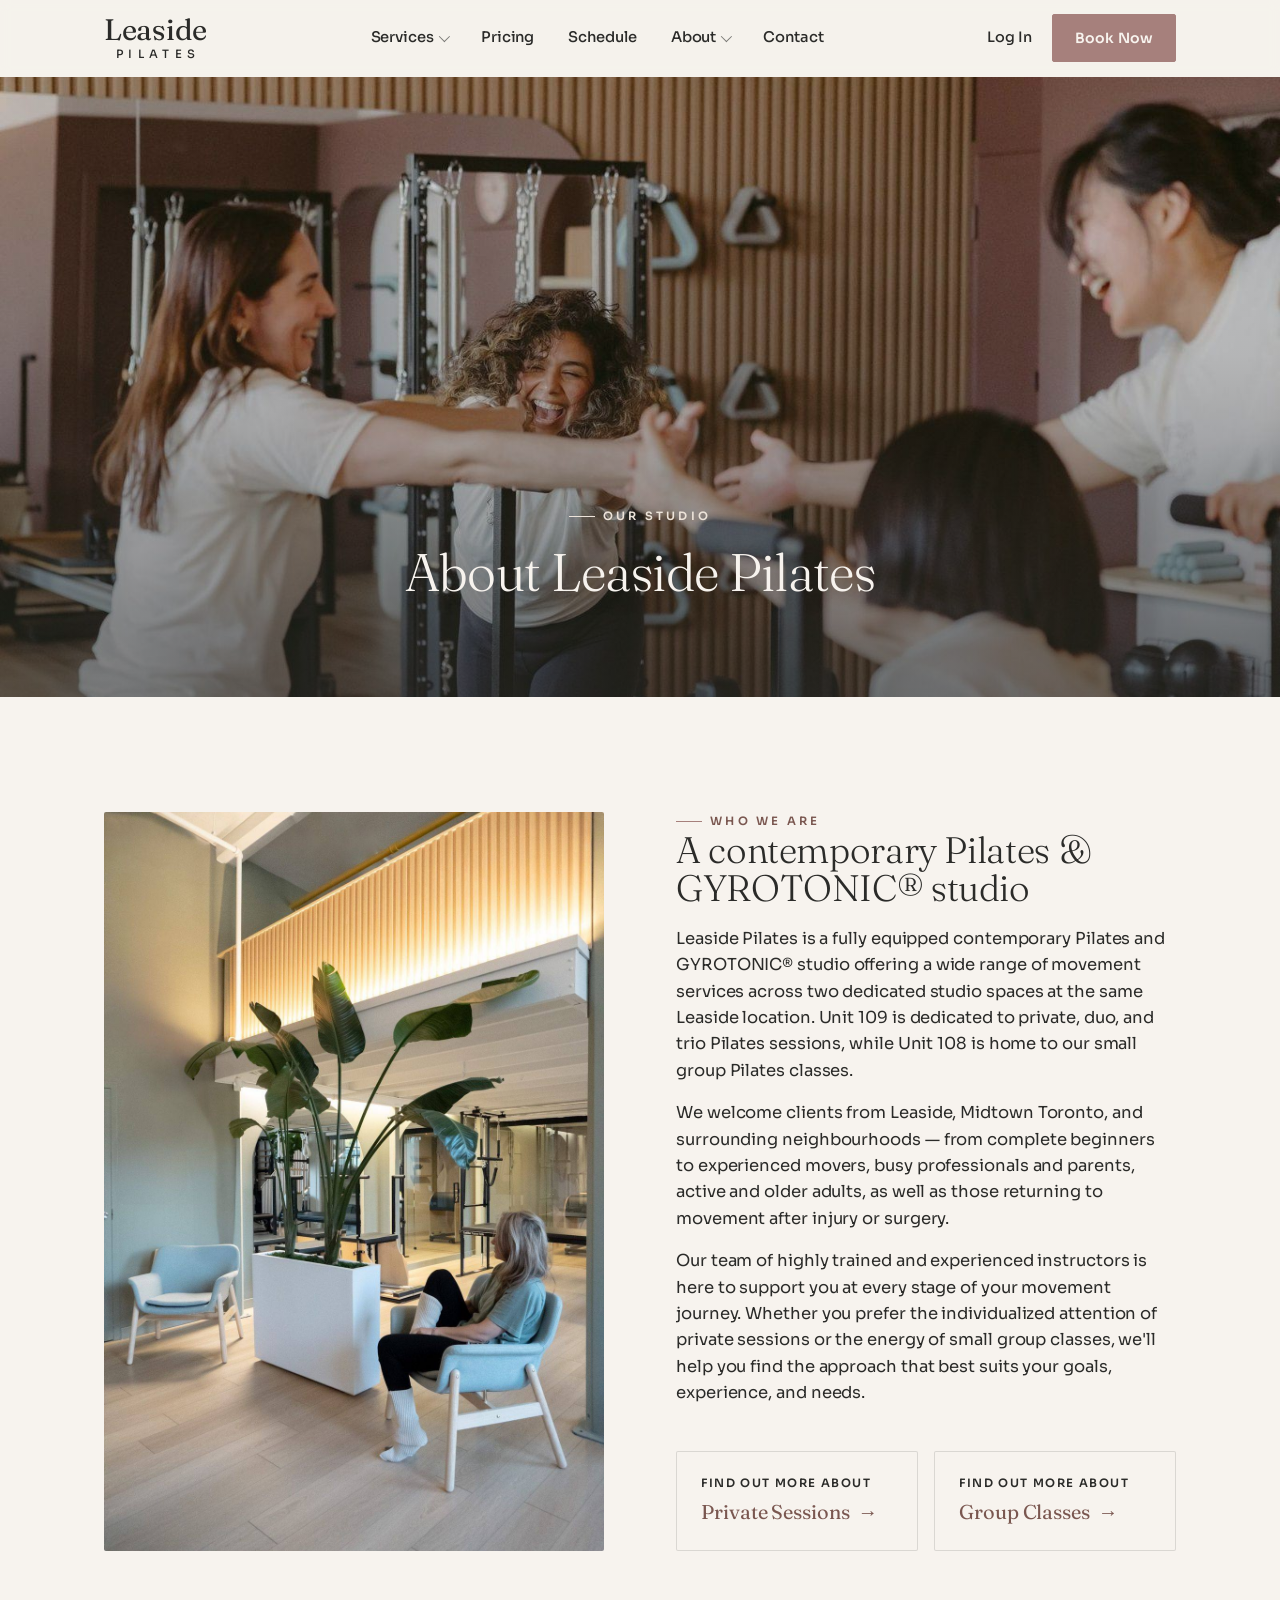
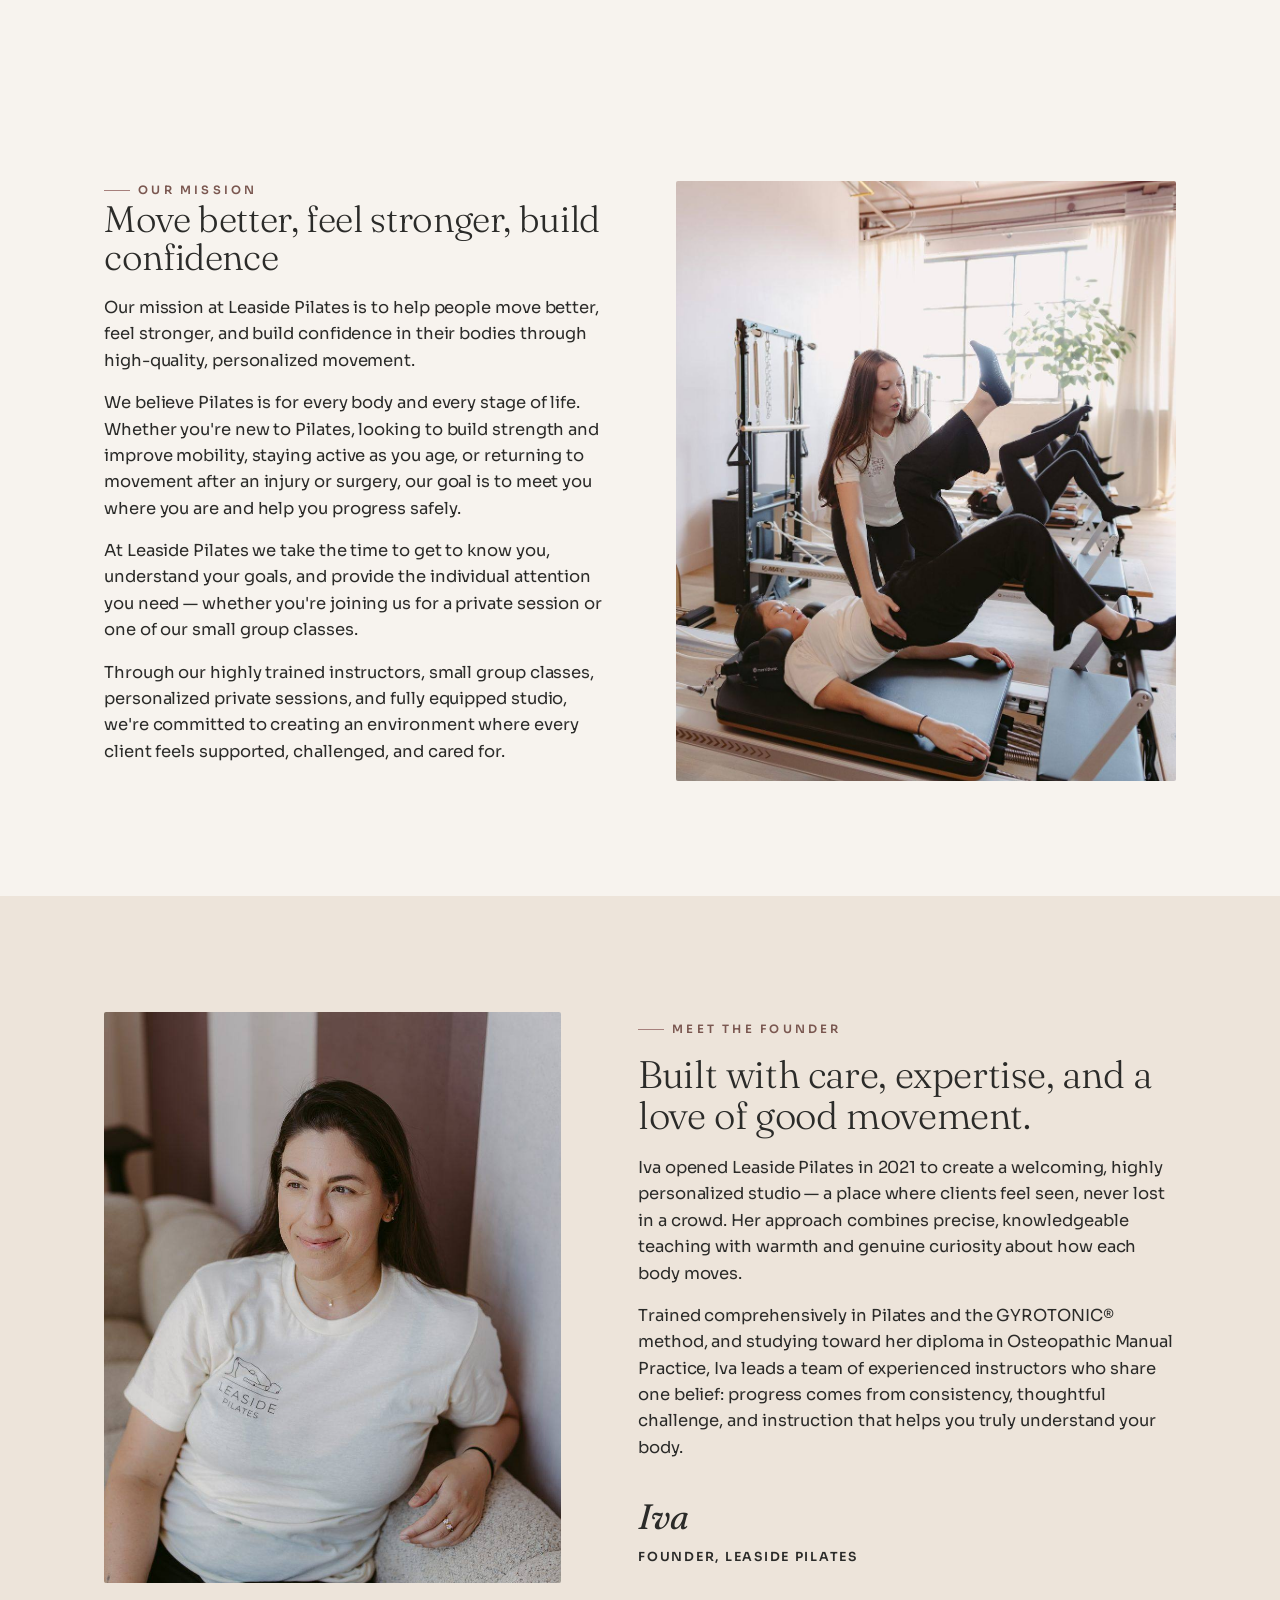
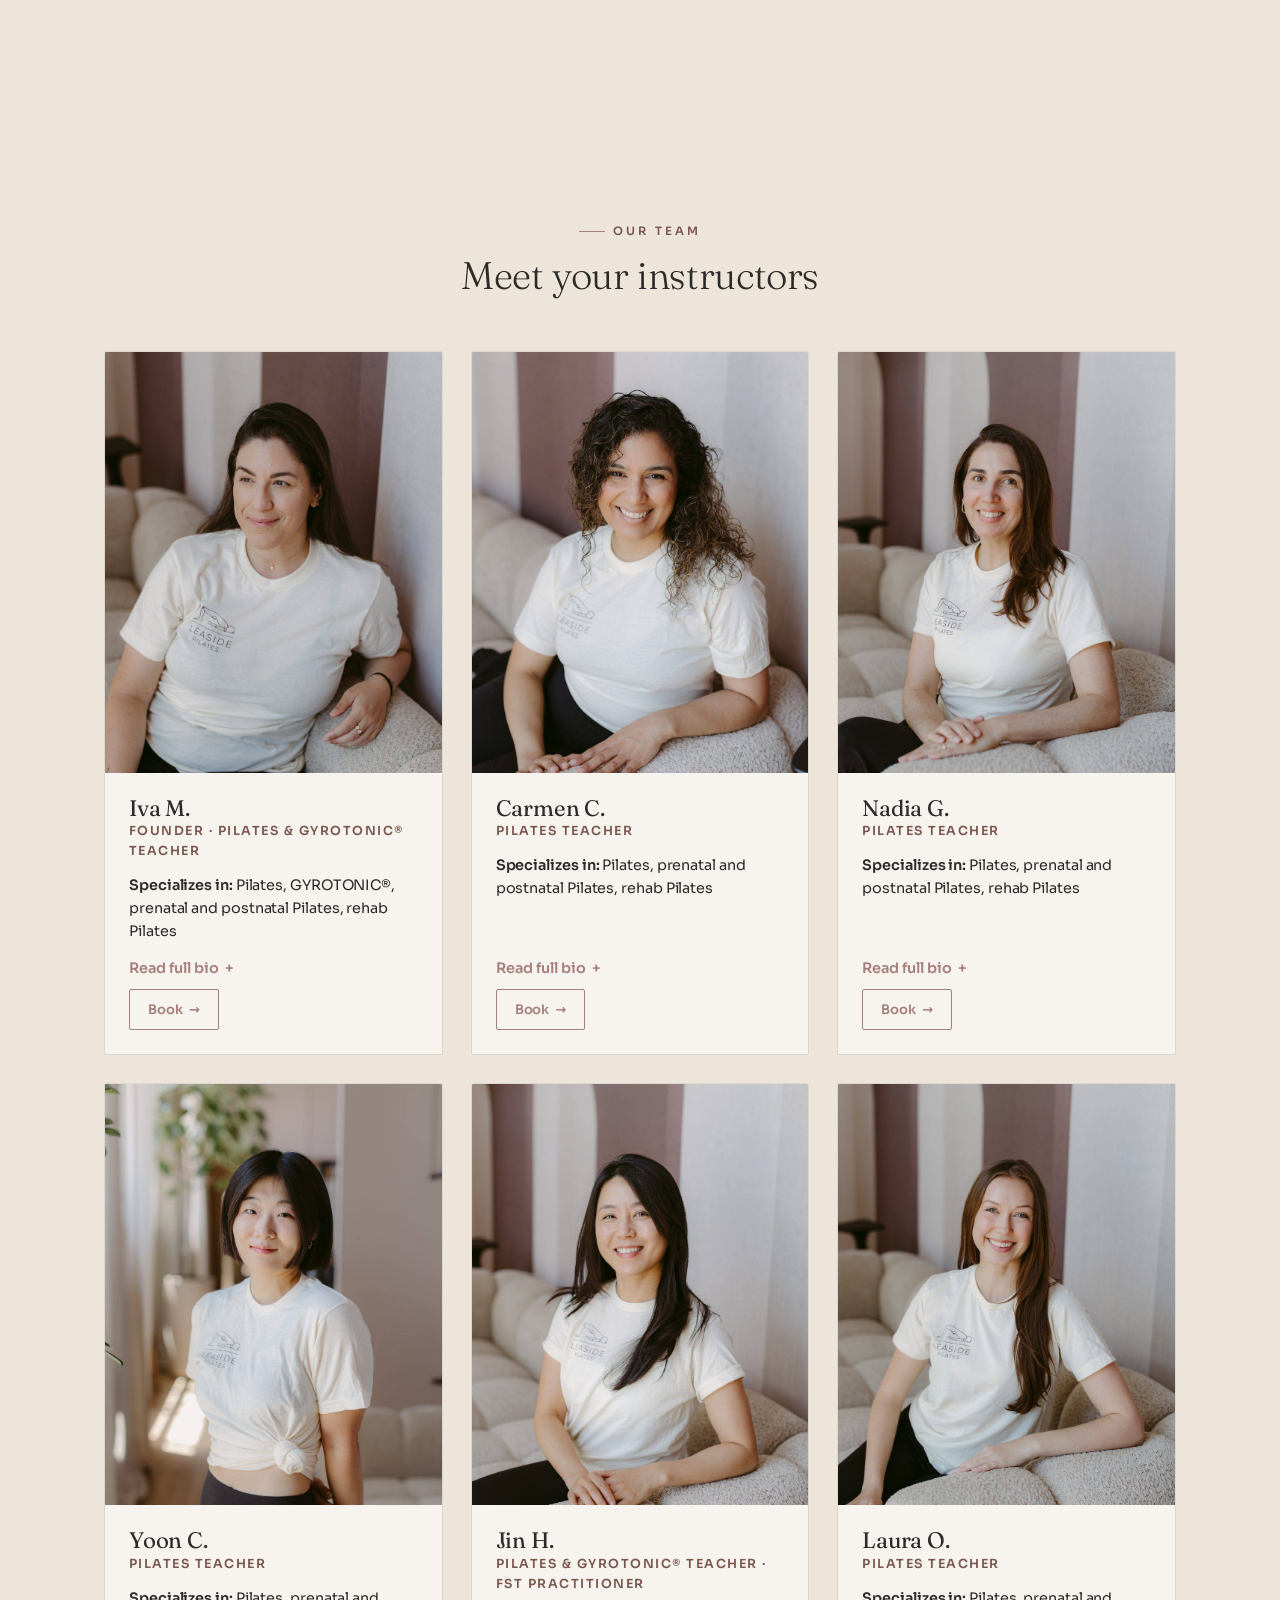
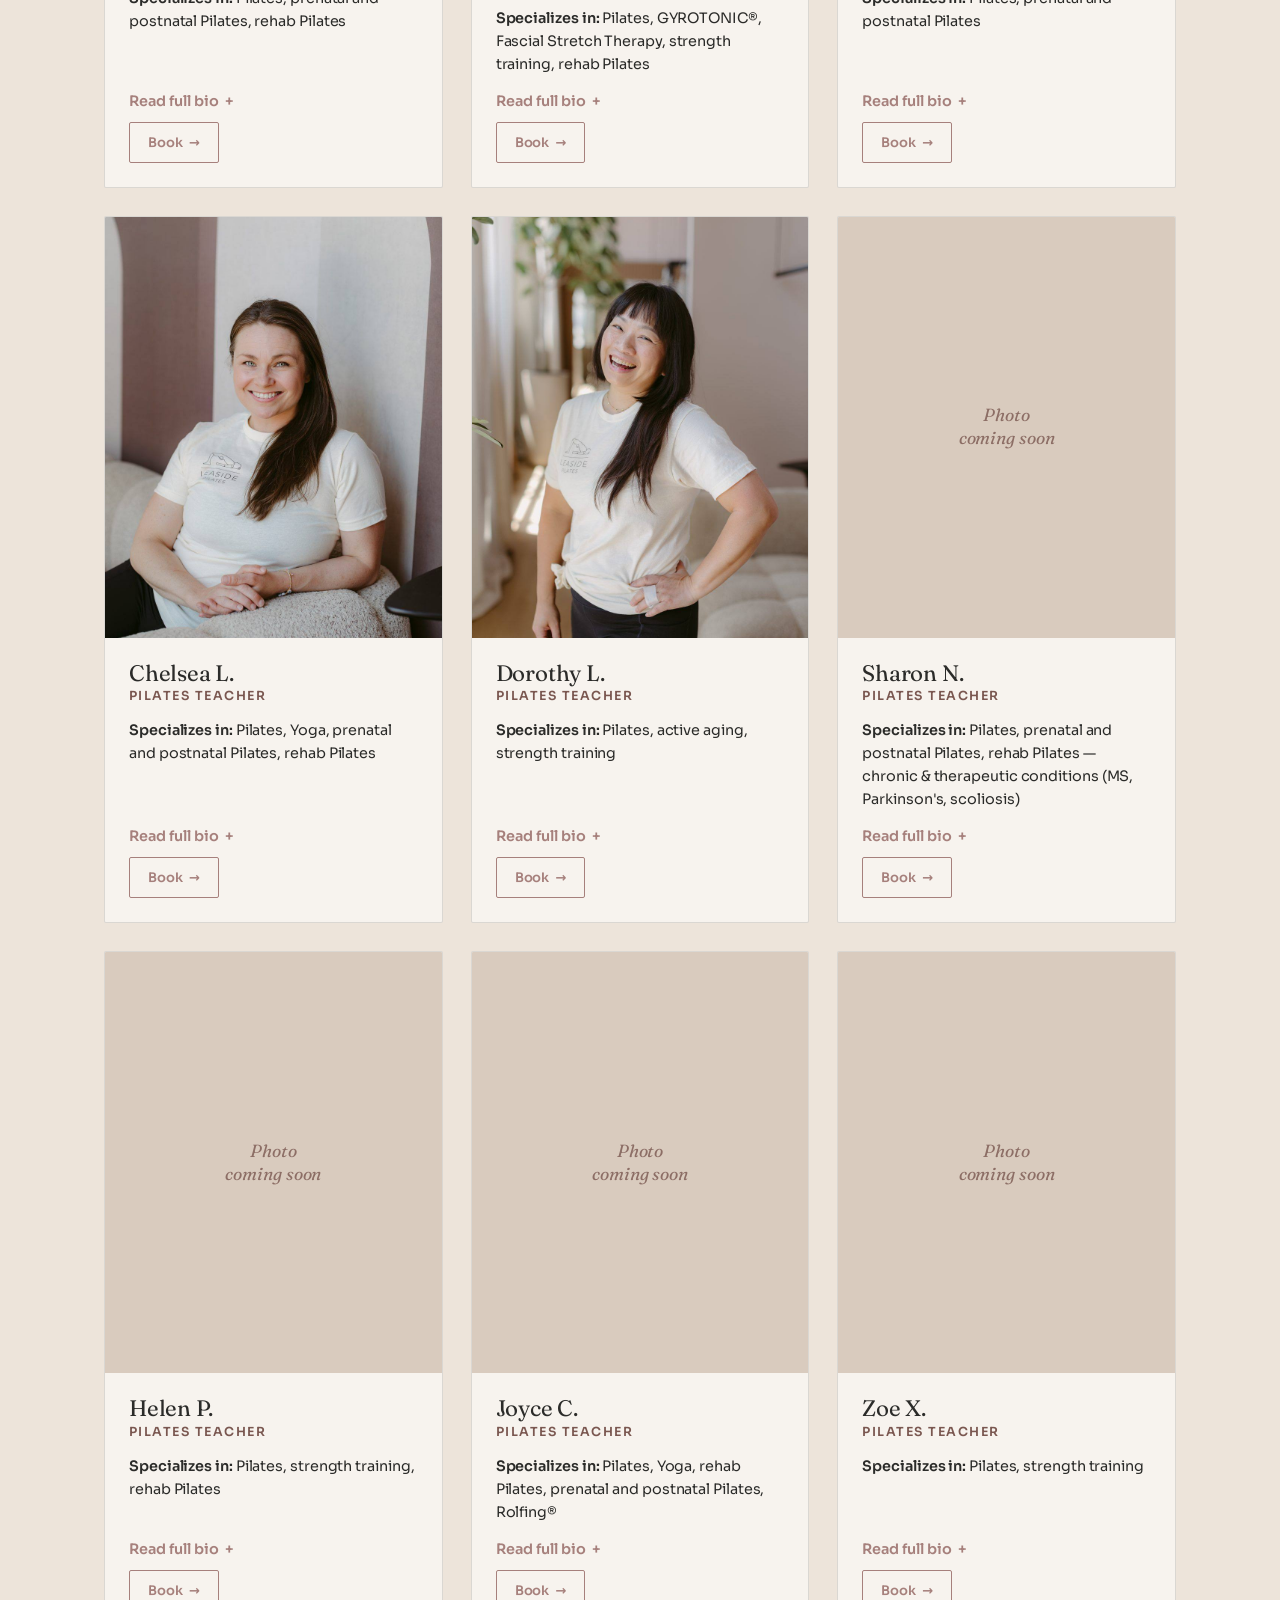
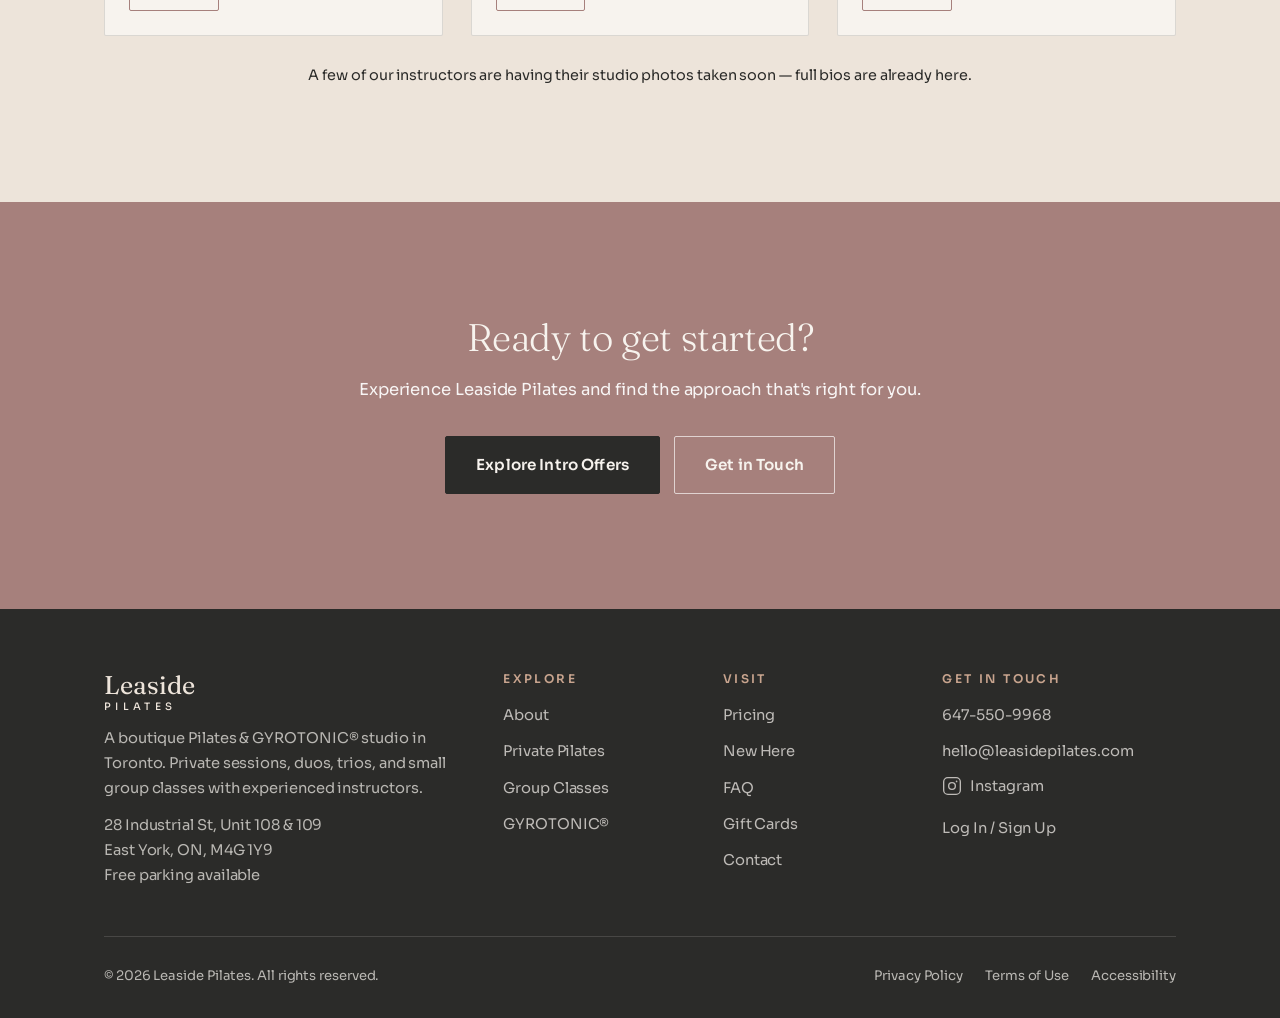
==== commit 7f4b311a: "Add files via upload" ====
--- a/about.html
+++ b/about.html
@@ -4,14 +4,14 @@
 <meta charset="UTF-8">
 <meta name="viewport" content="width=device-width, initial-scale=1">
 <title>About Leaside Pilates | Boutique Pilates Studio in Toronto</title>
-<meta name="description" content="Learn about Leaside Pilates, a boutique Pilates & Gyrotonic® studio in Toronto with two dedicated spaces and experienced, personalized instruction.">
+<meta name="description" content="Learn about Leaside Pilates, a boutique Pilates & GYROTONIC® studio in Toronto with two dedicated spaces and experienced, personalized instruction.">
 <link rel="canonical" href="https://www.leasidepilates.com/about.html">
 <meta name="robots" content="index, follow">
 <meta name="theme-color" content="#2E3A2E">
 <meta property="og:type" content="website">
 <meta property="og:site_name" content="Leaside Pilates">
 <meta property="og:title" content="About Leaside Pilates | Boutique Pilates Studio in Toronto">
-<meta property="og:description" content="Learn about Leaside Pilates, a boutique Pilates & Gyrotonic® studio in Toronto with two dedicated spaces and experienced, personalized instruction.">
+<meta property="og:description" content="Learn about Leaside Pilates, a boutique Pilates & GYROTONIC® studio in Toronto with two dedicated spaces and experienced, personalized instruction.">
 <meta property="og:url" content="https://www.leasidepilates.com/about.html">
 <meta property="og:image" content="https://www.leasidepilates.com/assets/about.jpg">
 <meta name="twitter:image" content="https://www.leasidepilates.com/assets/about.jpg">
@@ -39,7 +39,7 @@
             <li><a href="group-classes.html#active-aging" class="submenu-sub">Active Aging</a></li>
             <li><a href="group-classes.html#specialty" class="submenu-sub">All specialty classes</a></li>
             <li class="submenu-divider"></li>
-            <li><a href="gyrotonic.html">Gyrotonic&reg;<small>Specialized movement</small></a></li>
+            <li><a href="gyrotonic.html">GYROTONIC&reg;<small>Specialized movement</small></a></li>
           </ul>
         </li>
         <li><a href="pricing.html">Pricing</a></li>
@@ -64,7 +64,7 @@
 <div class="mobile-menu">
   <a href="private-pilates.html">Private Pilates</a>
   <a href="group-classes.html">Group Classes</a>
-  <a href="gyrotonic.html">Gyrotonic&reg;</a>
+  <a href="gyrotonic.html">GYROTONIC&reg;</a>
   <a href="pricing.html">Pricing</a>
   <a href="schedule.html">Schedule</a>
   <a href="about.html">About</a>
@@ -128,7 +128,7 @@
       <span class="eyebrow">Meet the Founder</span>
       <h2>Built with care, expertise, and a love of good movement.</h2>
       <p>Iva opened Leaside Pilates in 2021 to create a welcoming, highly personalized studio — a place where clients feel seen, never lost in a crowd. Her approach combines precise, knowledgeable teaching with warmth and genuine curiosity about how each body moves.</p>
-      <p>Trained comprehensively in Pilates and the Gyrotonic® method, and studying toward her diploma in Osteopathic Manual Practice, Iva leads a team of experienced instructors who share one belief: progress comes from consistency, thoughtful challenge, and instruction that helps you truly understand your body.</p>
+      <p>Trained comprehensively in Pilates and the GYROTONIC® method, and studying toward her diploma in Osteopathic Manual Practice, Iva leads a team of experienced instructors who share one belief: progress comes from consistency, thoughtful challenge, and instruction that helps you truly understand your body.</p>
       <p class="about-sig">Iva</p>
       <p class="about-title">Founder, Leaside Pilates</p>
     </div>
--- a/css/style.css
+++ b/css/style.css
@@ -592,6 +592,8 @@
 
 /* ---- compact newsletter band ---- */
 .newsletter-band{background:#F7F3EE}
+.newsletter-form-center{max-width:560px;margin:0 auto}
+.newsletter-form-center #momence-plugin-lead-form{width:100%}
 .newsletter-inner{display:grid;grid-template-columns:1fr 1fr;gap:clamp(28px,5vw,72px);align-items:center}
 .newsletter-copy h2{font-size:clamp(1.6rem,2.6vw,2.2rem);font-weight:300;margin:12px 0 10px}
 .newsletter-copy p{color:var(--muted);max-width:38ch}
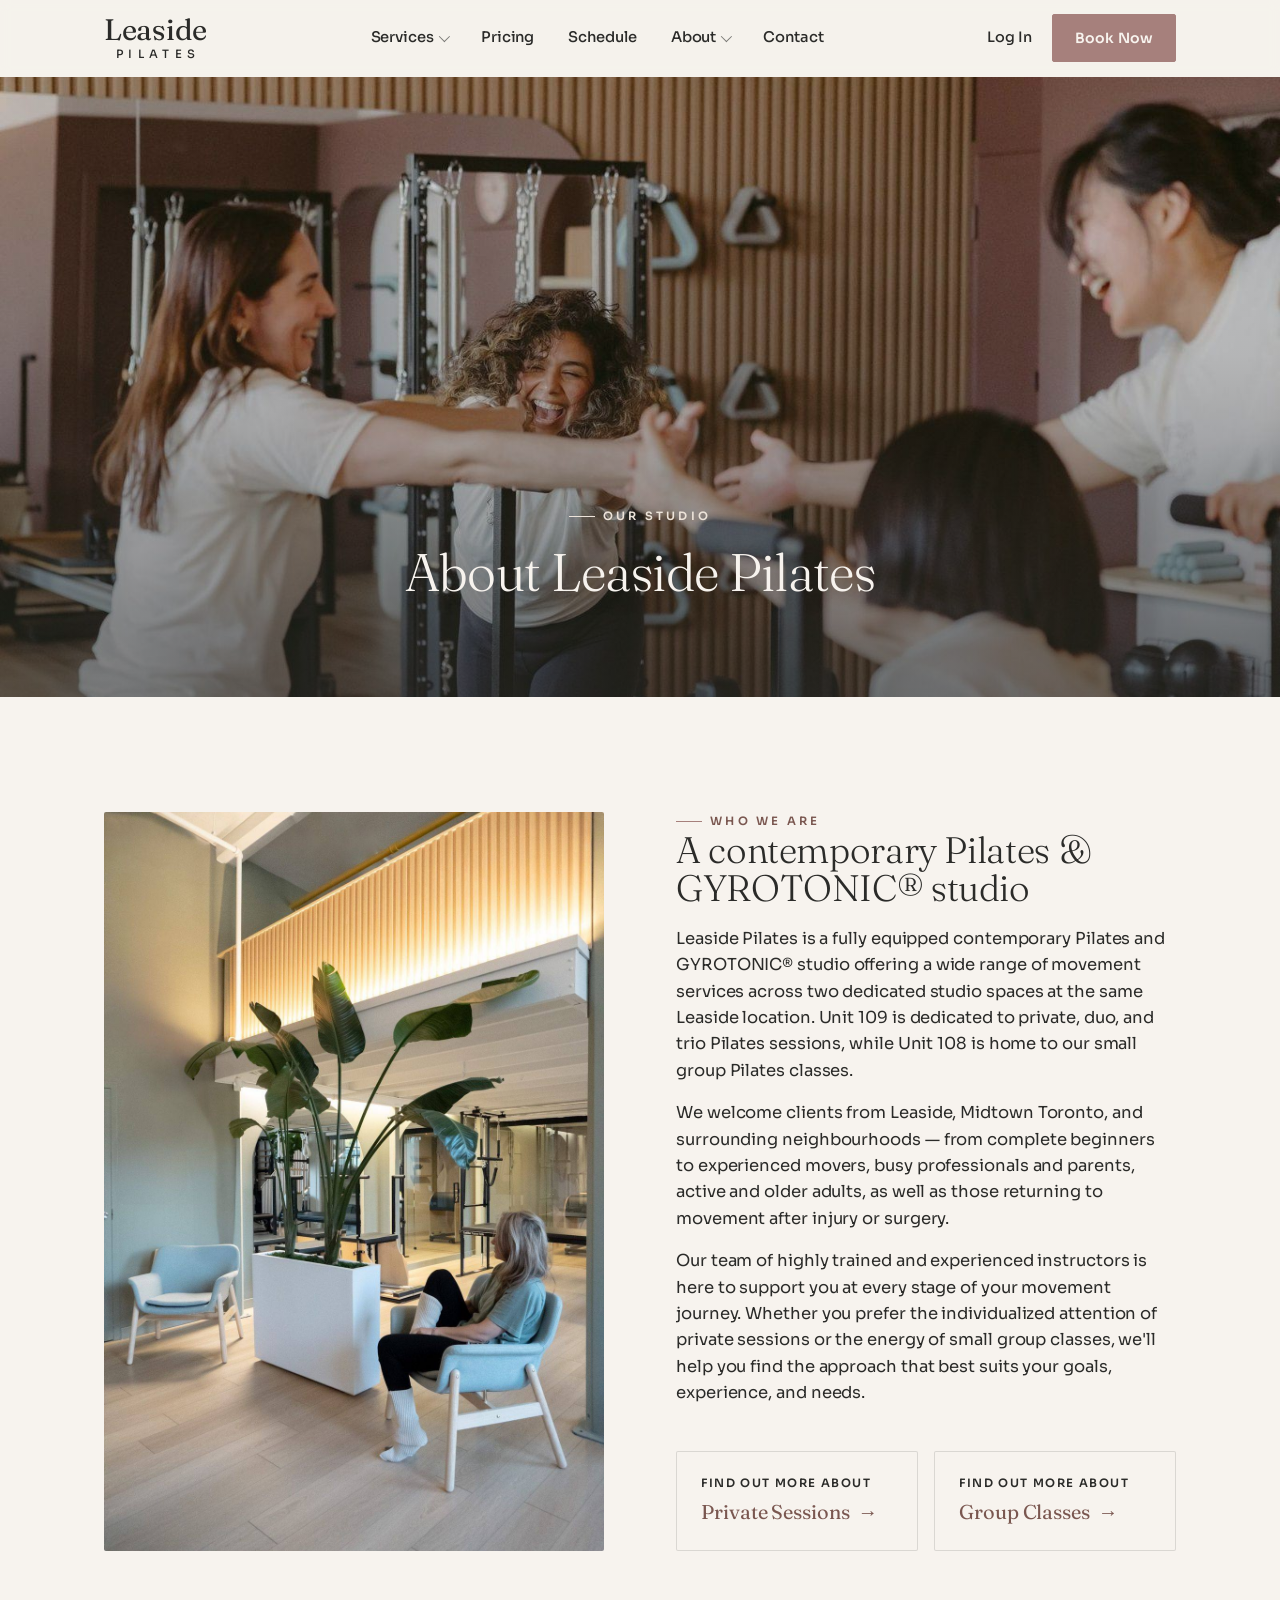
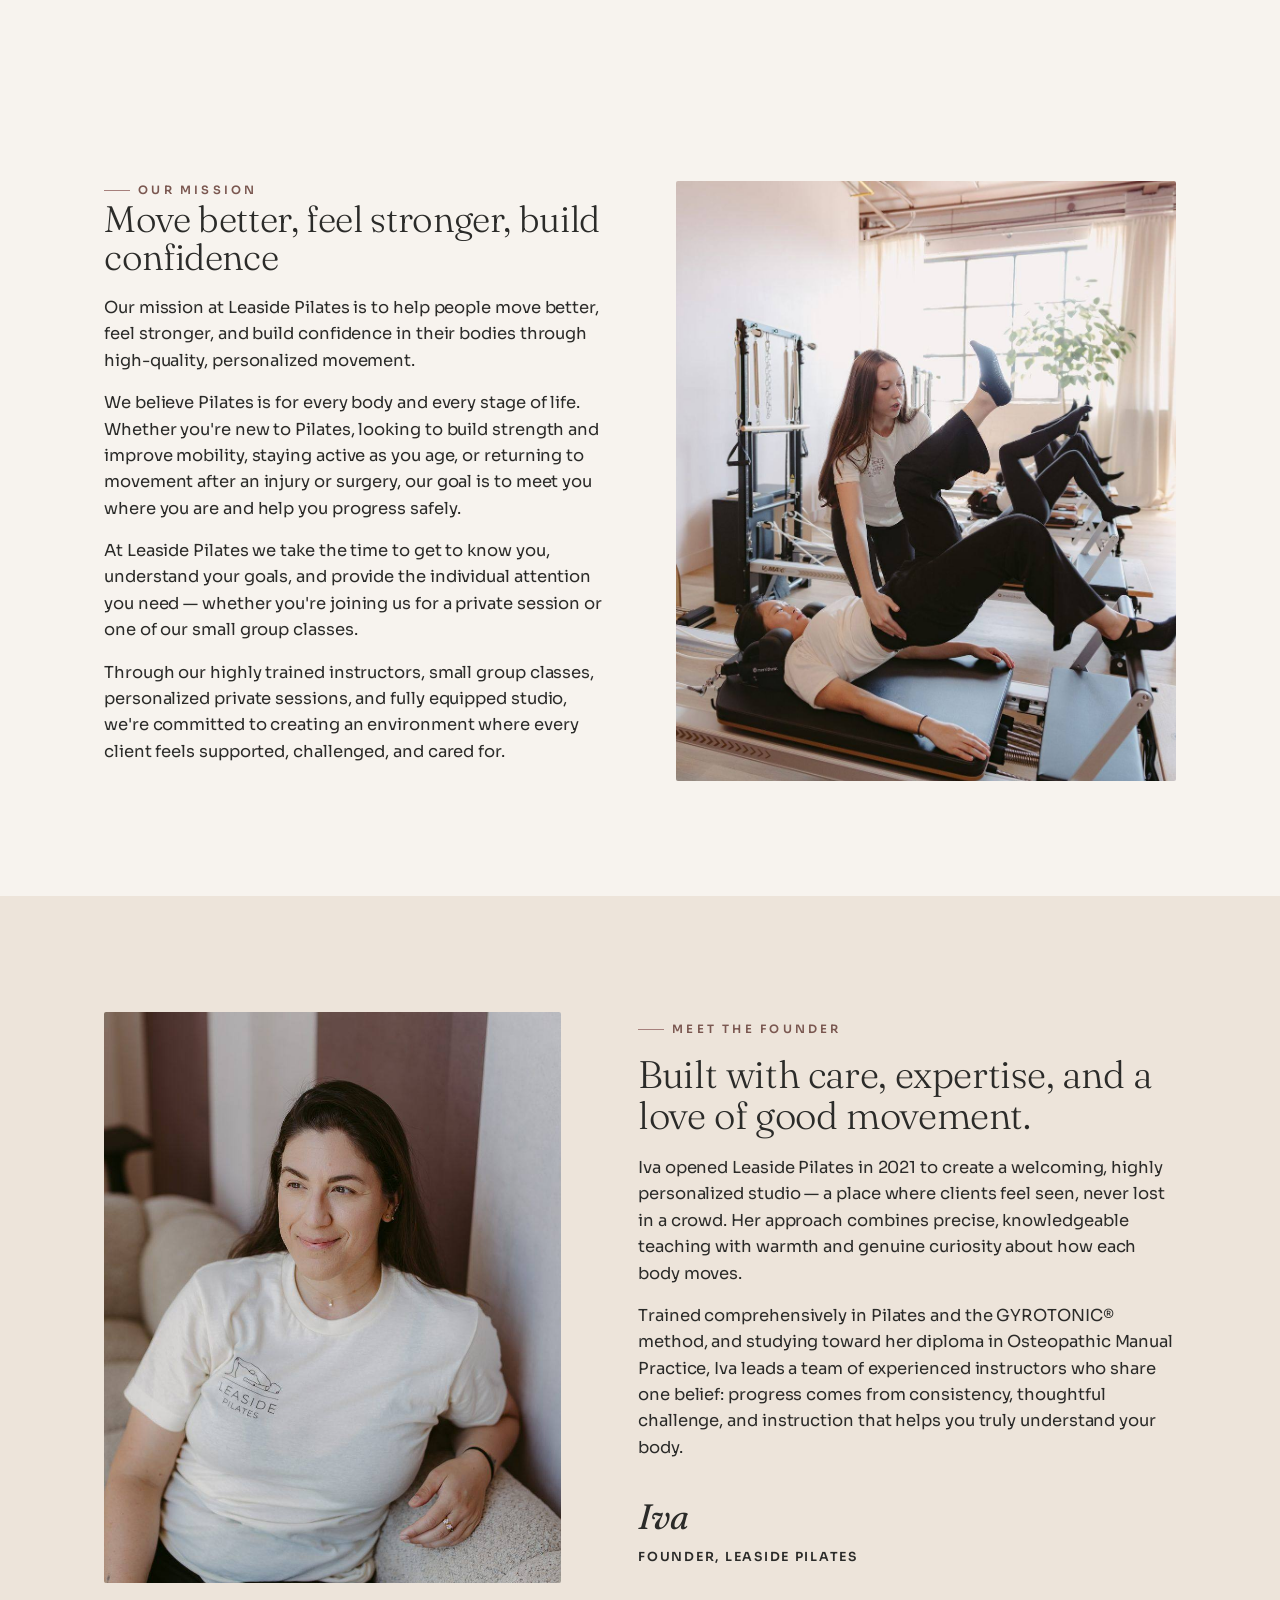
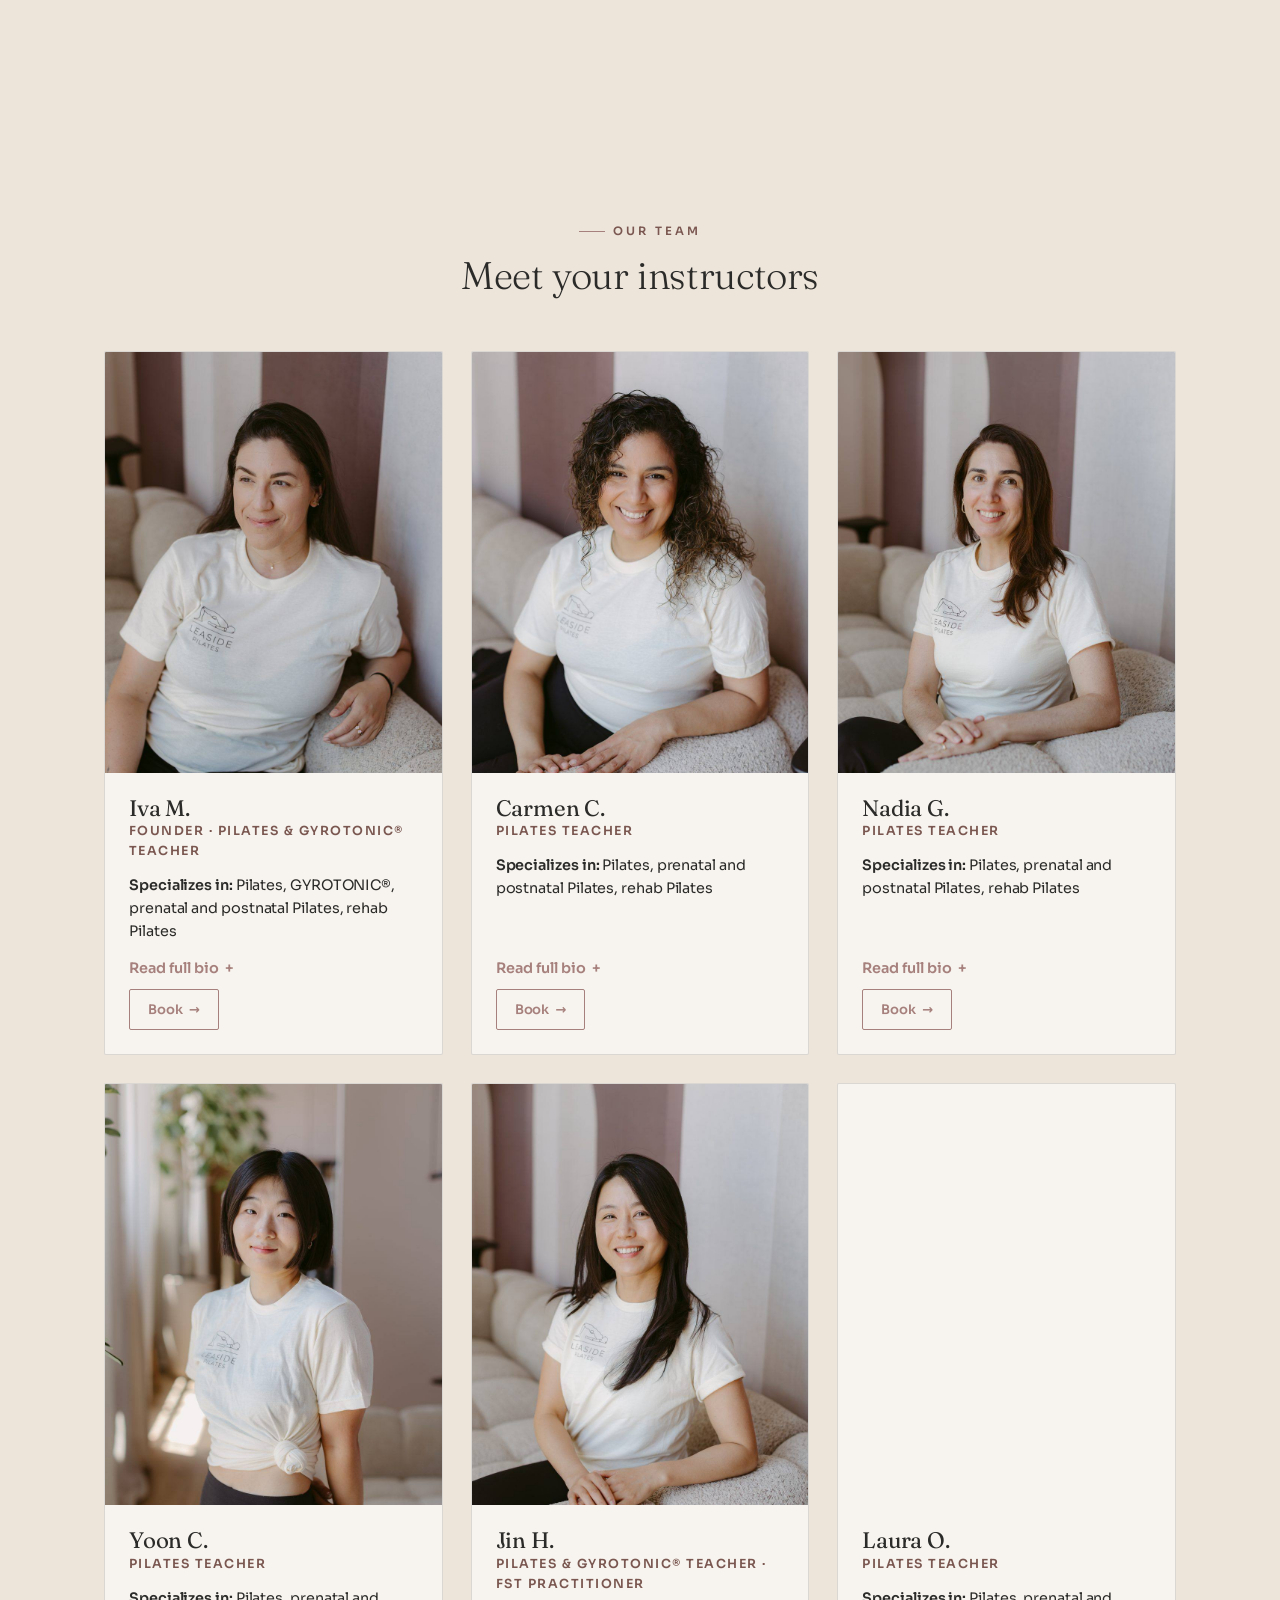
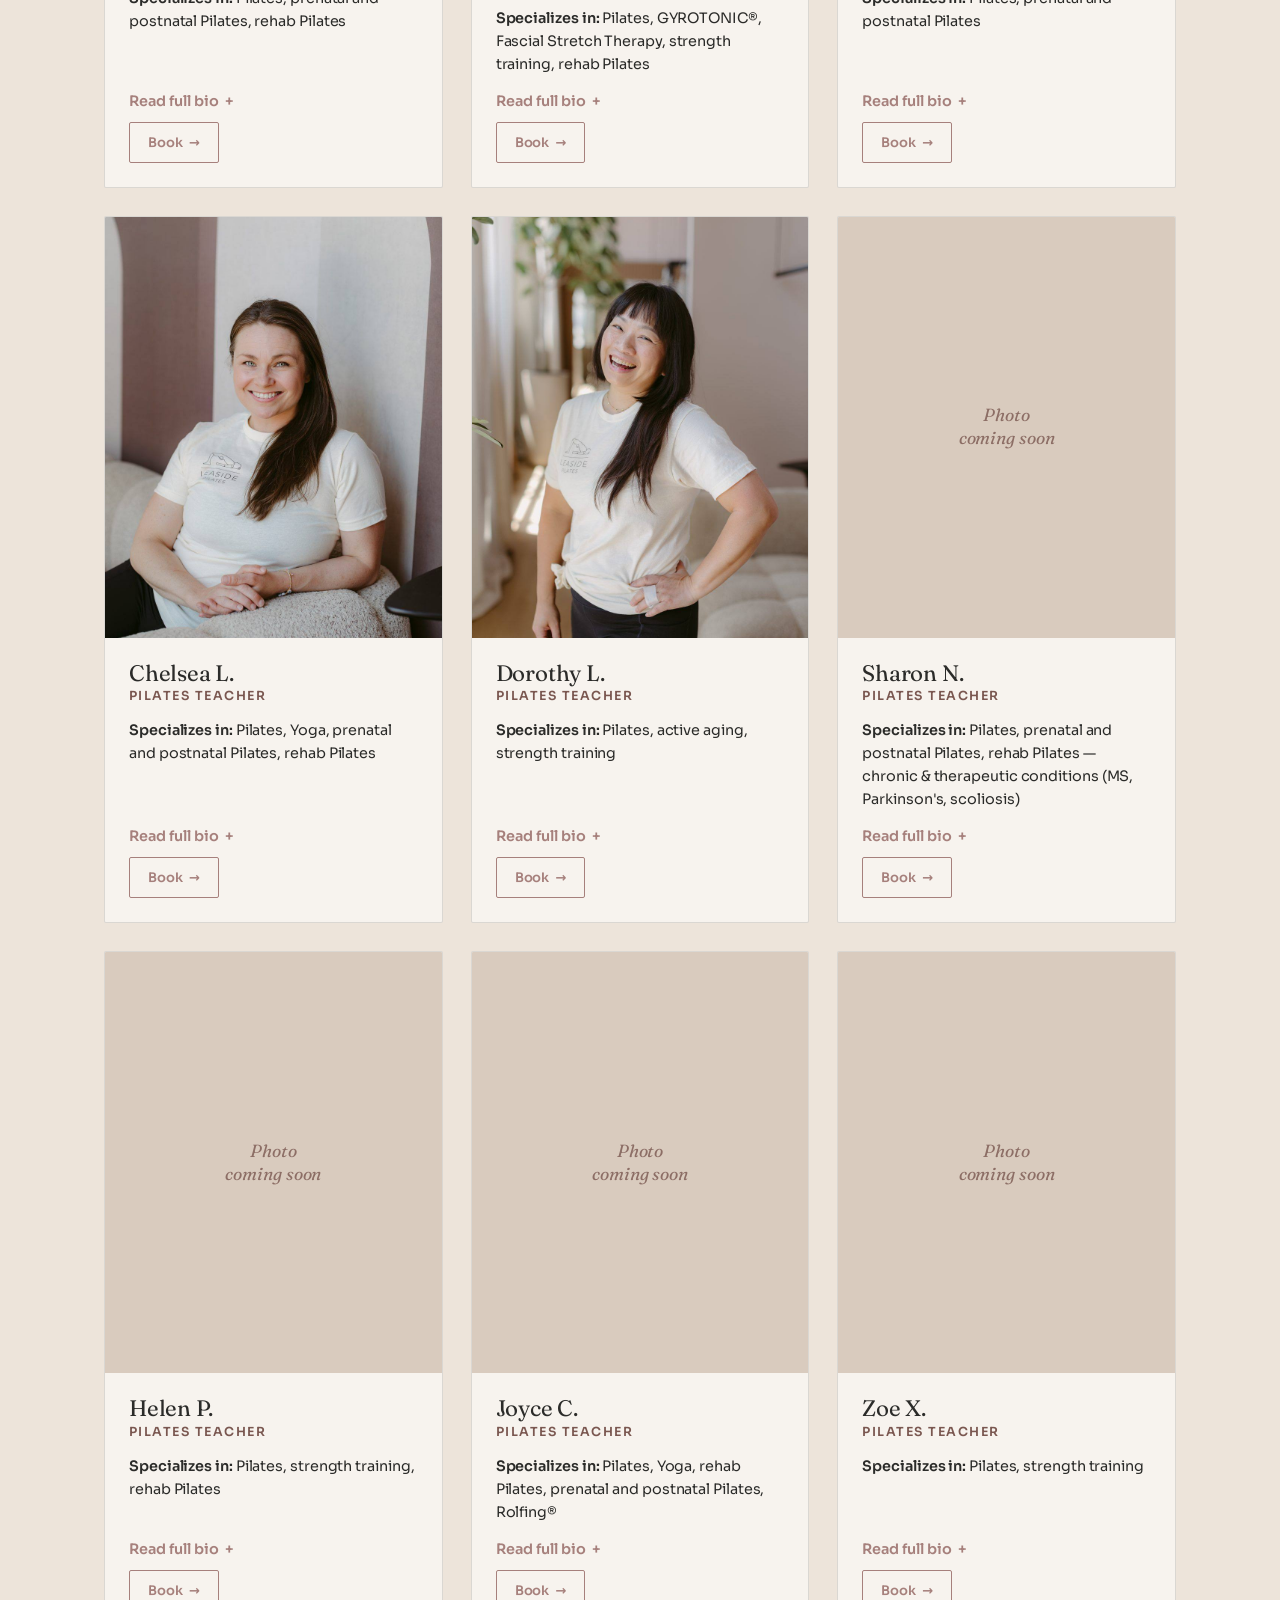
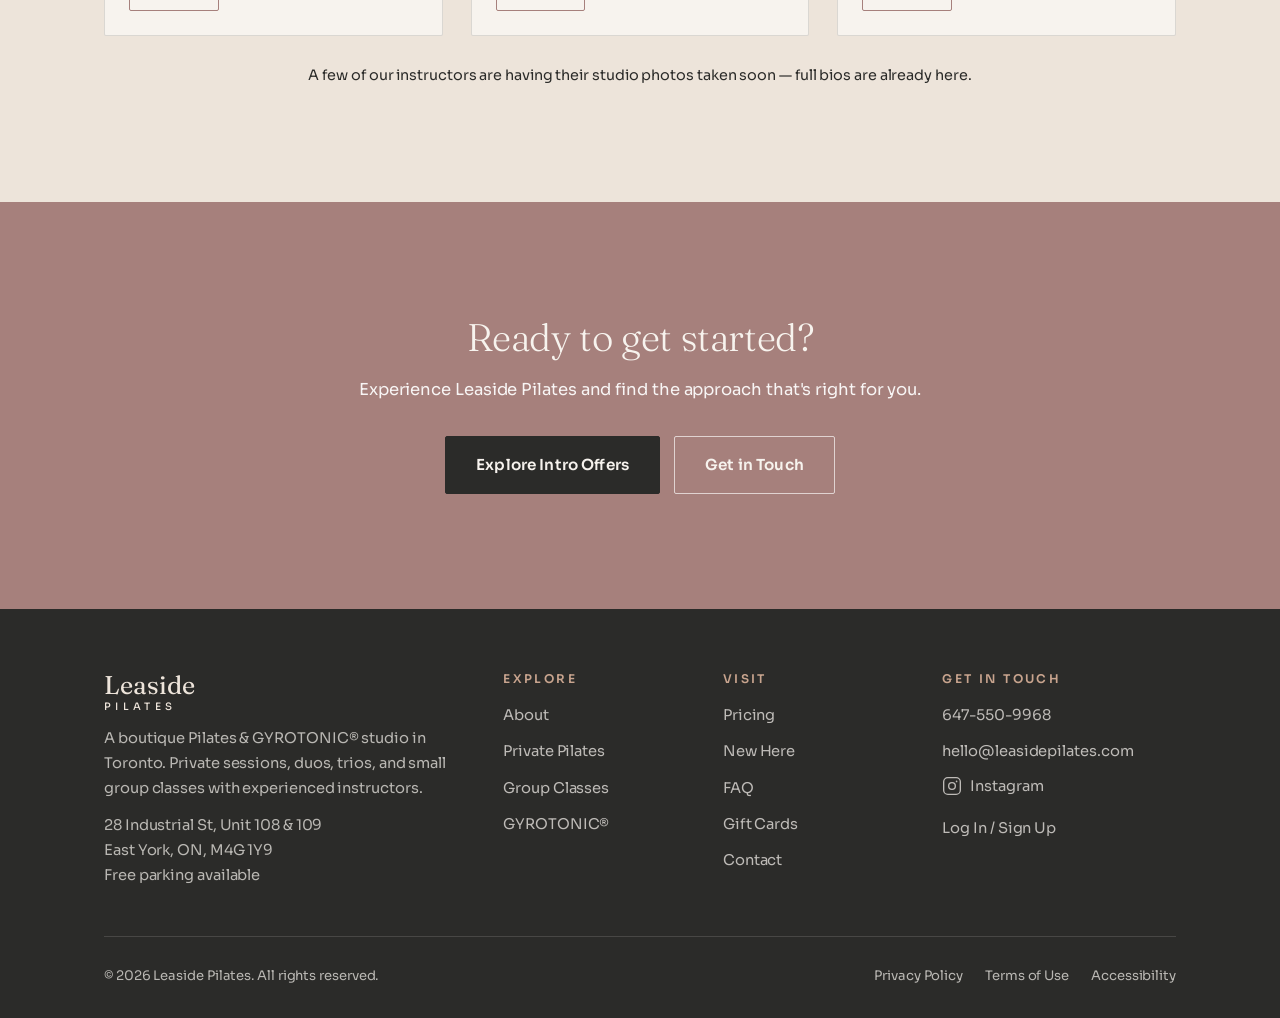
==== commit 36d4325f: "Add files via upload" ====
--- a/about.html
+++ b/about.html
@@ -55,7 +55,7 @@
       </ul>
     </nav>
     <div class="nav-cta">
-      <a class="nav-login" href="login.html">Log In</a>
+      <a class="nav-login" href="https://momence.com/u/leaside-pilates-Pg0Y5y" target="_blank" rel="noopener">Log In</a>
       <a class="btn brass" href="contact.html#book">Book Now</a>
       <button class="nav-toggle" aria-label="Open menu" aria-expanded="false"><span></span><span></span><span></span></button>
     </div>
--- a/css/style.css
+++ b/css/style.css
@@ -735,8 +735,9 @@
   .intro-grid{grid-template-columns:1fr}
   .newsletter-inner{grid-template-columns:1fr}
   .newsletter-form{justify-self:stretch;max-width:none}
-  .split-hero{grid-template-columns:1fr}
+  .split-hero{grid-template-columns:1fr;height:auto}
   .split-hero-media{min-height:360px;order:-1}
+  .split-hero-copy{padding-top:clamp(32px,8vw,56px);padding-bottom:clamp(32px,8vw,56px)}
   .offer-strip--photo{grid-template-columns:1fr}
   .offer-strip--photo .offer-photo{min-height:320px}
   .studio-feature{grid-template-columns:1fr}
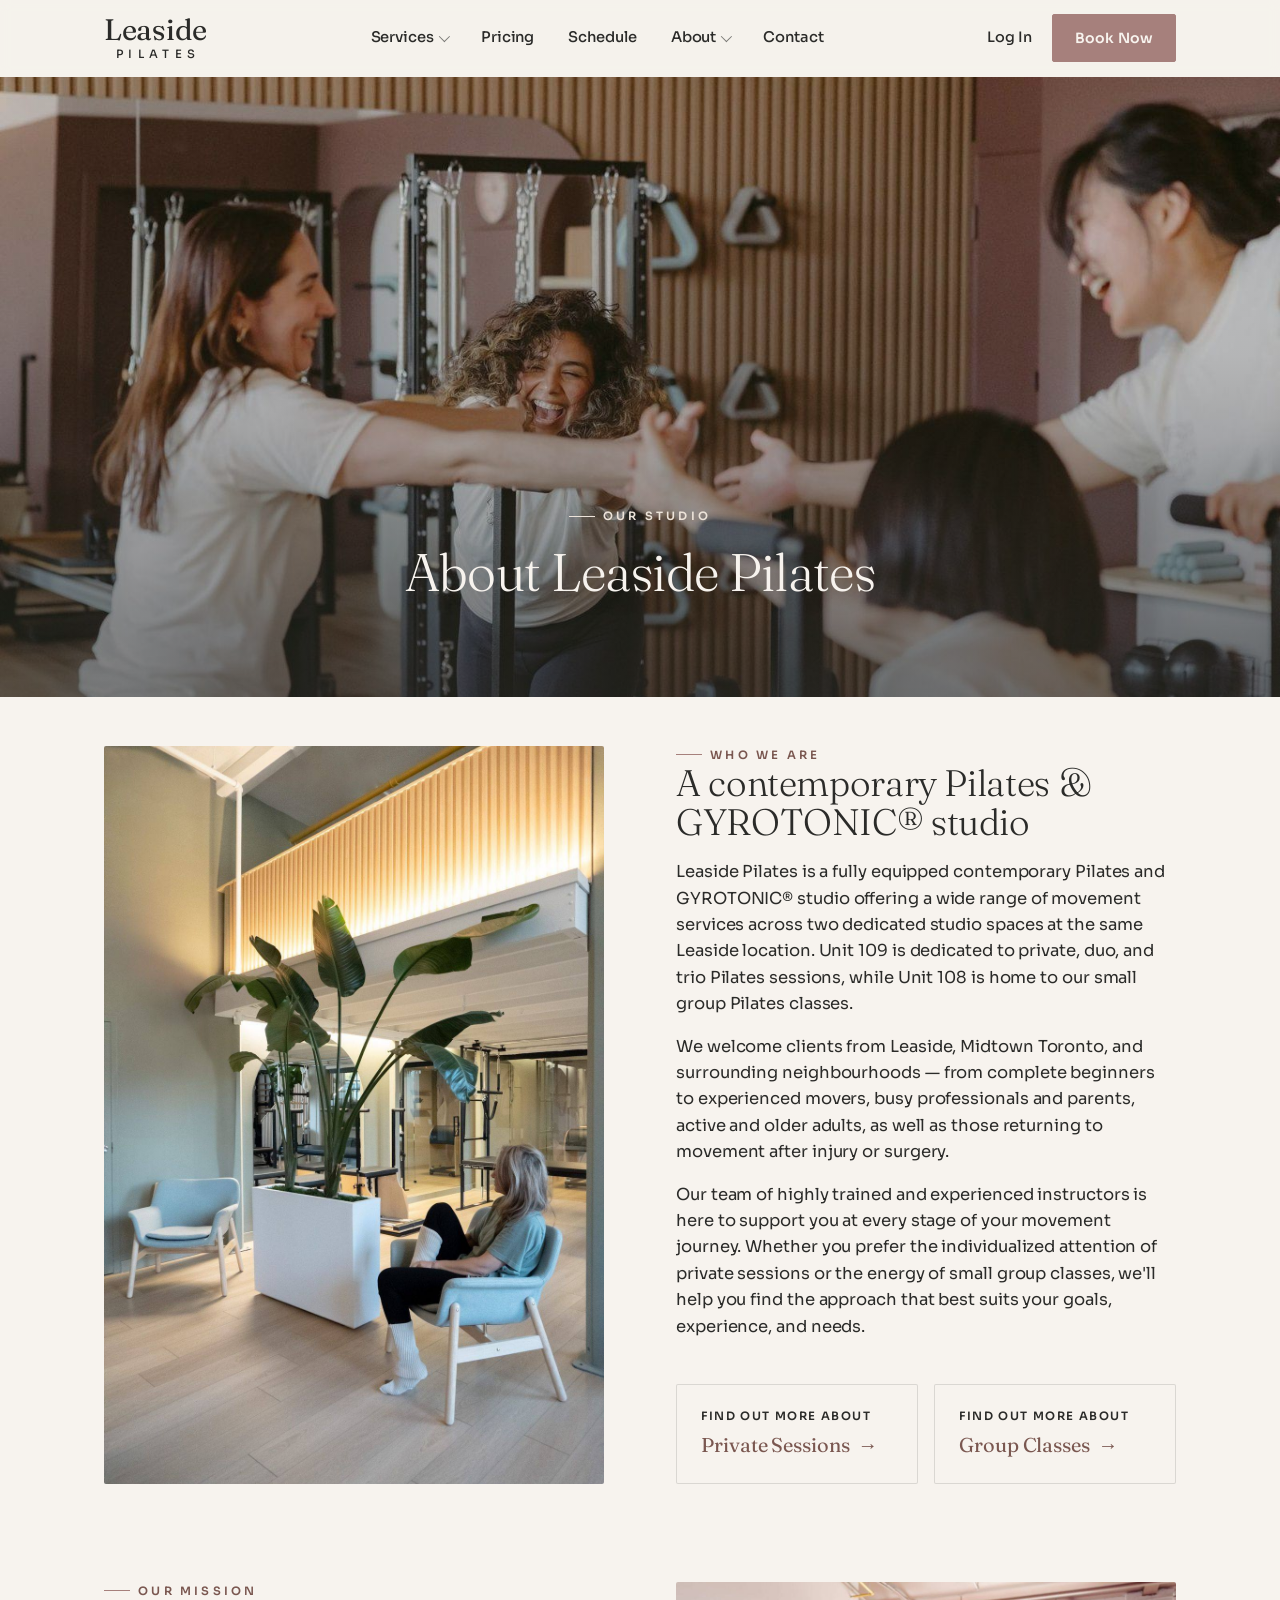
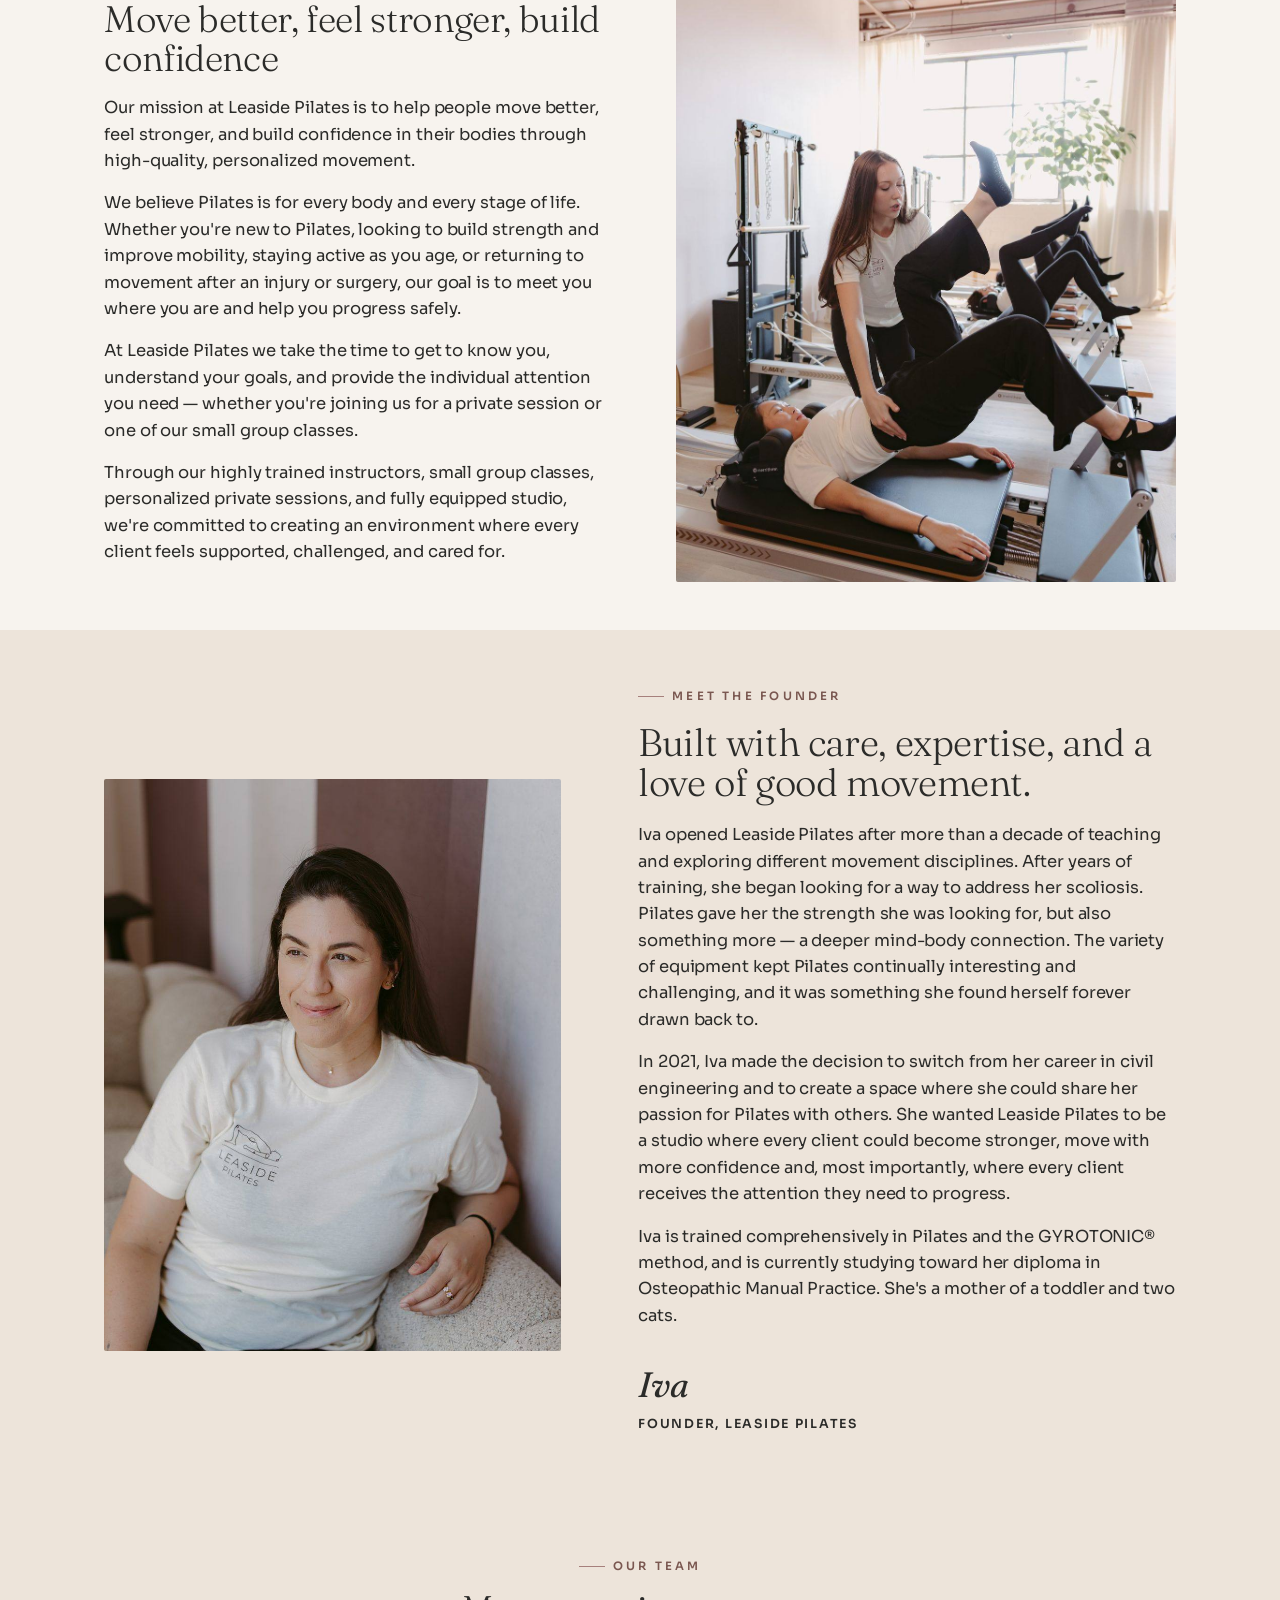
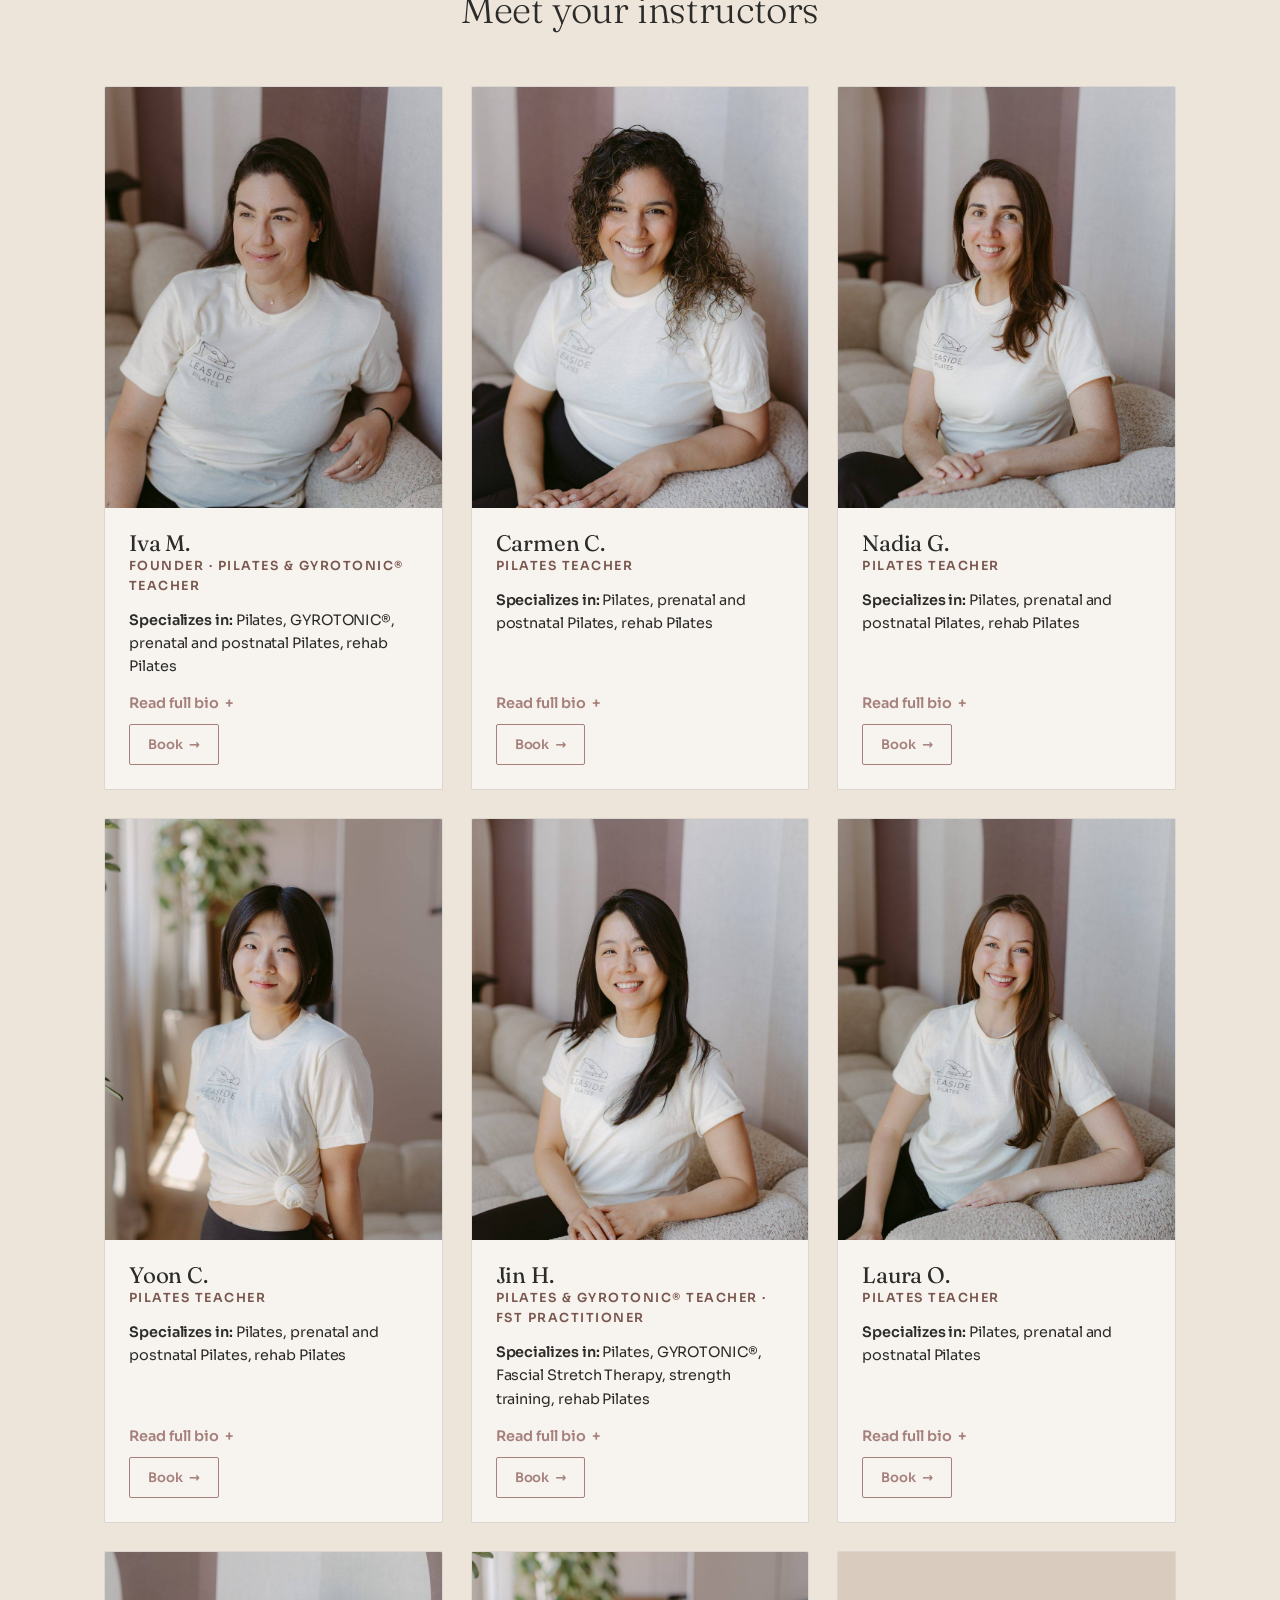
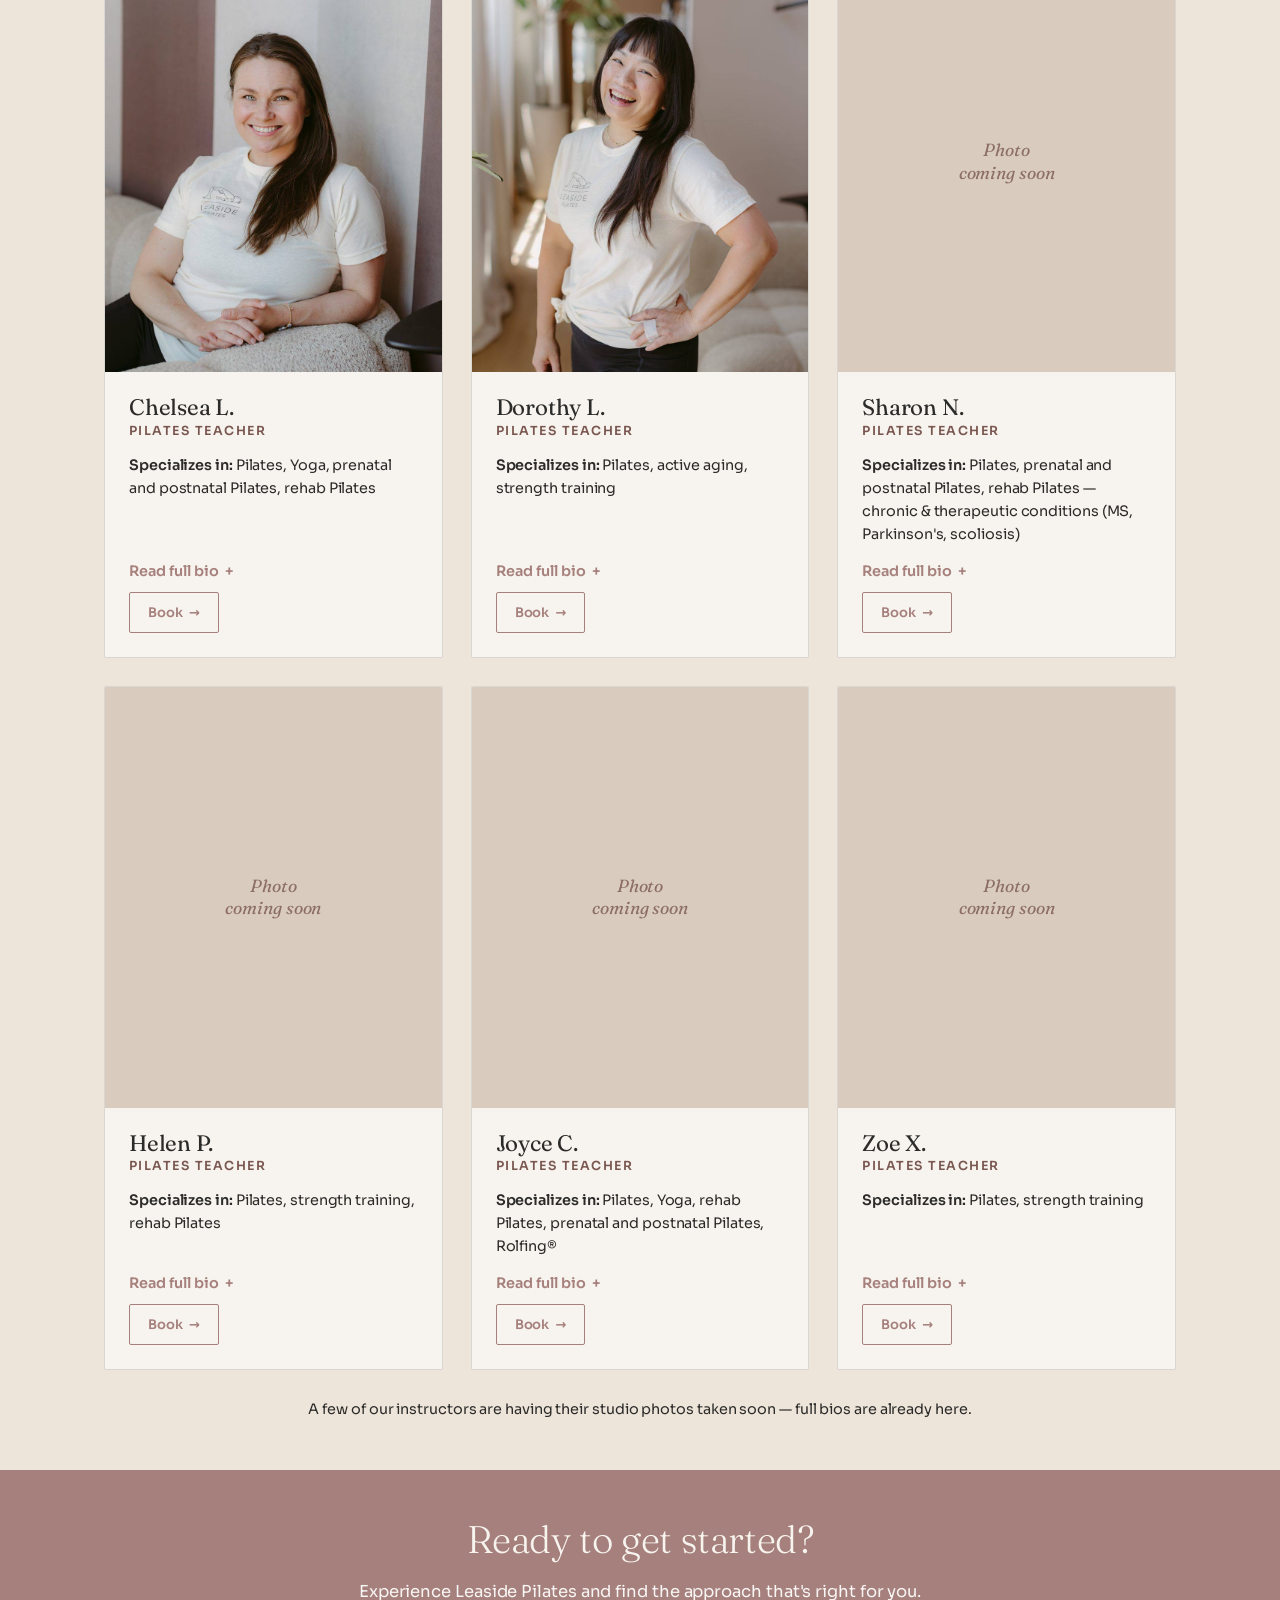
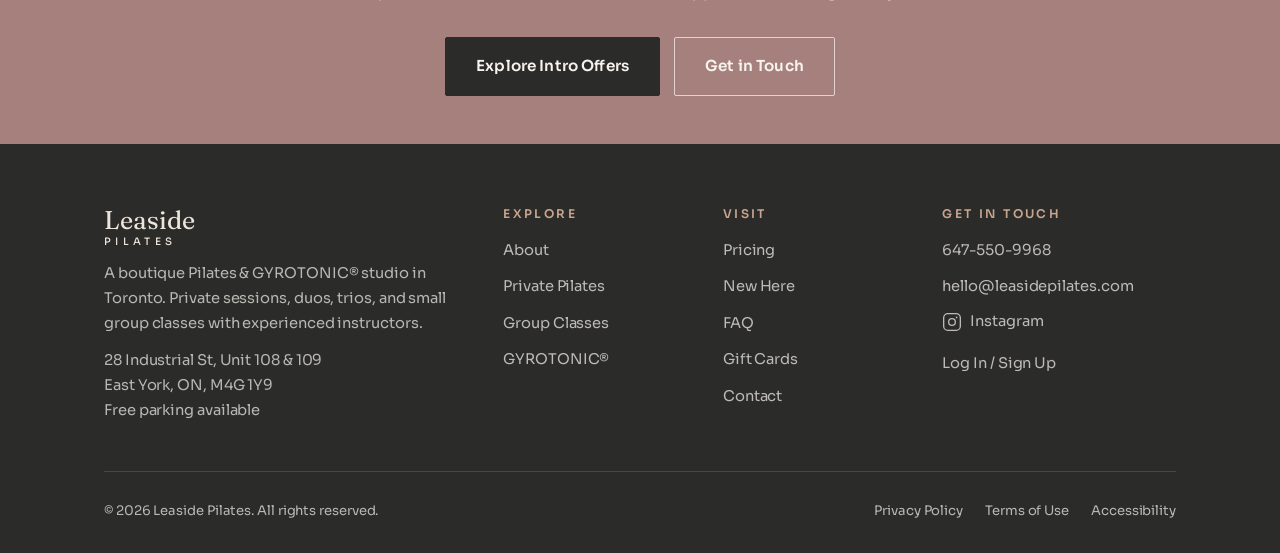
==== commit 30931a56: "Add files via upload" ====
--- a/about.html
+++ b/about.html
@@ -127,8 +127,9 @@
     <div class="about-copy reveal d1">
       <span class="eyebrow">Meet the Founder</span>
       <h2>Built with care, expertise, and a love of good movement.</h2>
-      <p>Iva opened Leaside Pilates in 2021 to create a welcoming, highly personalized studio — a place where clients feel seen, never lost in a crowd. Her approach combines precise, knowledgeable teaching with warmth and genuine curiosity about how each body moves.</p>
-      <p>Trained comprehensively in Pilates and the GYROTONIC® method, and studying toward her diploma in Osteopathic Manual Practice, Iva leads a team of experienced instructors who share one belief: progress comes from consistency, thoughtful challenge, and instruction that helps you truly understand your body.</p>
+      <p>Iva opened Leaside Pilates after more than a decade of teaching and exploring different movement disciplines. After years of training, she began looking for a way to address her scoliosis. Pilates gave her the strength she was looking for, but also something more — a deeper mind-body connection. The variety of equipment kept Pilates continually interesting and challenging, and it was something she found herself forever drawn back to.</p>
+      <p>In 2021, Iva made the decision to switch from her career in civil engineering and to create a space where she could share her passion for Pilates with others. She wanted Leaside Pilates to be a studio where every client could become stronger, move with more confidence and, most importantly, where every client receives the attention they need to progress.</p>
+      <p>Iva is trained comprehensively in Pilates and the GYROTONIC&reg; method, and is currently studying toward her diploma in Osteopathic Manual Practice. She's a mother of a toddler and two cats.</p>
       <p class="about-sig">Iva</p>
       <p class="about-title">Founder, Leaside Pilates</p>
     </div>
--- a/css/style.css
+++ b/css/style.css
@@ -58,7 +58,7 @@
 
 /* ---------- Layout ---------- */
 .wrap{max-width:var(--wrap);margin:0 auto;padding-inline:var(--gut)}
-.section{padding-block:clamp(64px,9vw,128px)}
+.section{padding-block:clamp(32px,3.8vw,60px)}
 .eyebrow{
   font-family:var(--sans);
   font-size:.72rem;
@@ -297,9 +297,9 @@
 .guide-step .text-link{font-family:var(--sans);font-weight:600;font-size:.9rem;color:var(--mauve);display:inline-flex;gap:8px;align-items:center;transition:gap .3s var(--ease)}
 .guide-step .text-link:hover{gap:13px;color:var(--mauve-deep)}
 @media(max-width:760px){.guide-steps{grid-template-columns:1fr}}
-.guide-steps--2{grid-template-columns:1fr 1fr}
+.guide-steps--2{grid-template-columns:1fr 1fr;align-items:start}
 @media(max-width:760px){.guide-steps--2{grid-template-columns:1fr}}
-.guide-list{margin:8px 0 24px;display:flex;flex-direction:column;gap:16px;flex:1 0 auto}
+.guide-list{margin:8px 0 24px;display:flex;flex-direction:column;gap:16px}
 .guide-list > div{border-top:1px solid var(--line);padding-top:16px}
 .guide-list strong{display:block;font-family:var(--serif);font-weight:400;font-size:1.1rem;color:var(--ink);margin-bottom:4px}
 .guide-list p{margin:0;font-size:.94rem}
@@ -420,10 +420,10 @@
 .split-stretch{align-items:stretch}
 .split-stretch .split-media{min-height:520px}
 /* split-natural: show the full image at its natural aspect ratio, text centered beside it */
-.split-natural{grid-template-columns:1.05fr .95fr;gap:clamp(24px,3vw,44px);align-items:center}
+.split-natural{grid-template-columns:1.05fr .95fr;gap:clamp(24px,3vw,44px);align-items:start}
 .split-natural .split-media{position:static;min-height:0}
 .split-natural .split-media img{position:static;width:100%;height:auto;object-fit:contain;border-radius:var(--r)}
-.split-natural > div:not(.split-media){justify-content:center;max-width:none}
+.split-natural > div:not(.split-media){justify-content:flex-start;max-width:none}
 .split-natural h2{font-size:clamp(1.9rem,3.4vw,2.7rem)}
 .split-natural-body p{margin-bottom:22px;font-size:1.08rem;line-height:1.8}
 .split-natural-body p:last-child{margin-bottom:0}
@@ -561,7 +561,7 @@
 .offer-card.featured{background:var(--mauve);color:var(--white)}
 .offer-card.featured h3{color:var(--white)}
 .offer-card.featured .price{color:var(--ivory)}
-.offer-card h3{font-family:var(--serif);font-size:1.7rem;font-weight:400;margin:0}
+.offer-card h3{font-family:var(--serif);font-size:clamp(1.35rem,2.2vw,1.6rem);font-weight:400;margin:0;white-space:nowrap}
 .offer-card .price{margin:14px 0 6px;font-family:var(--serif);font-size:2.8rem;color:var(--mauve-deep)}
 .offer-card p:not(.price){font-size:.96rem;color:var(--muted);margin-bottom:18px;flex:1 0 auto}
 .offer-card.featured p:not(.price){color:rgba(255,255,255,.9)}
@@ -738,6 +738,8 @@
   .split-hero{grid-template-columns:1fr;height:auto}
   .split-hero-media{min-height:360px;order:-1}
   .split-hero-copy{padding-top:clamp(32px,8vw,56px);padding-bottom:clamp(32px,8vw,56px)}
+  .split-hero-copy h1{font-size:clamp(1.9rem,7.5vw,2.6rem)}
+  .newhere-hero-img{object-position:left center !important}
   .offer-strip--photo{grid-template-columns:1fr}
   .offer-strip--photo .offer-photo{min-height:320px}
   .studio-feature{grid-template-columns:1fr}
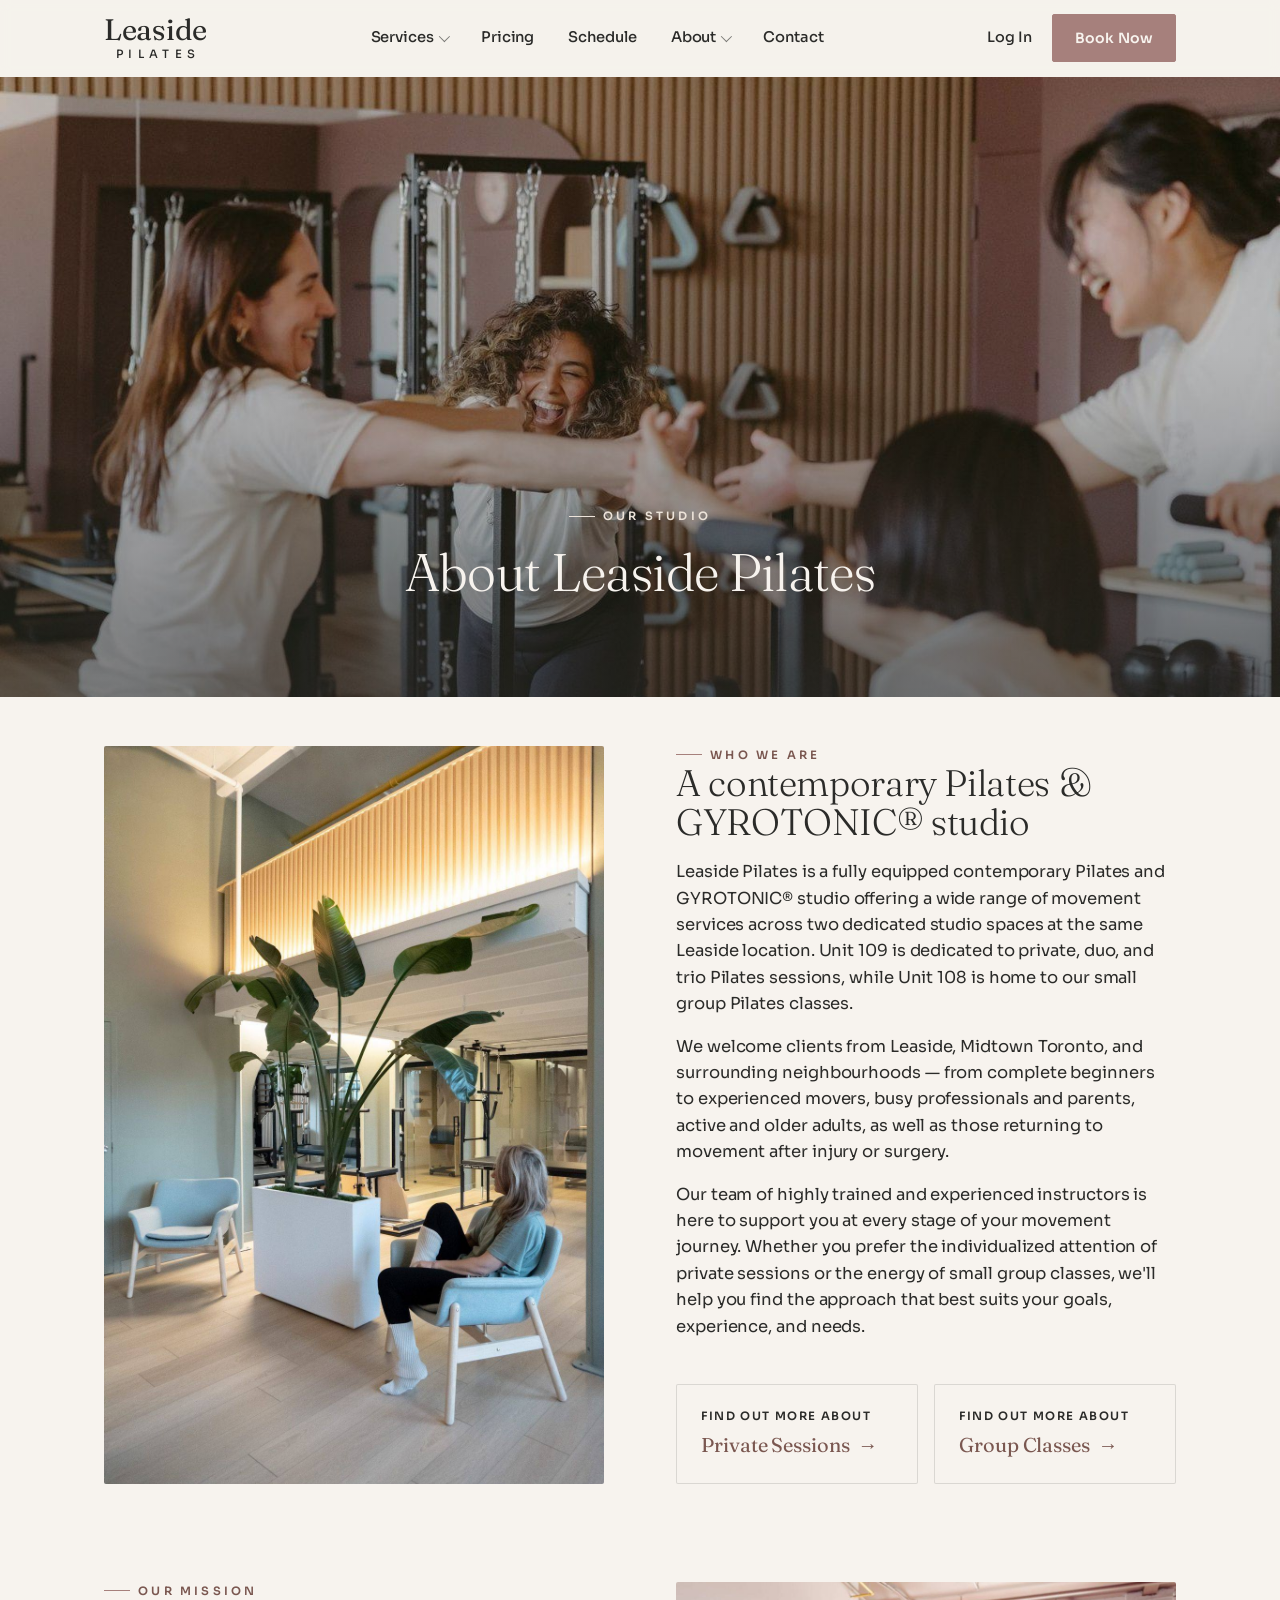
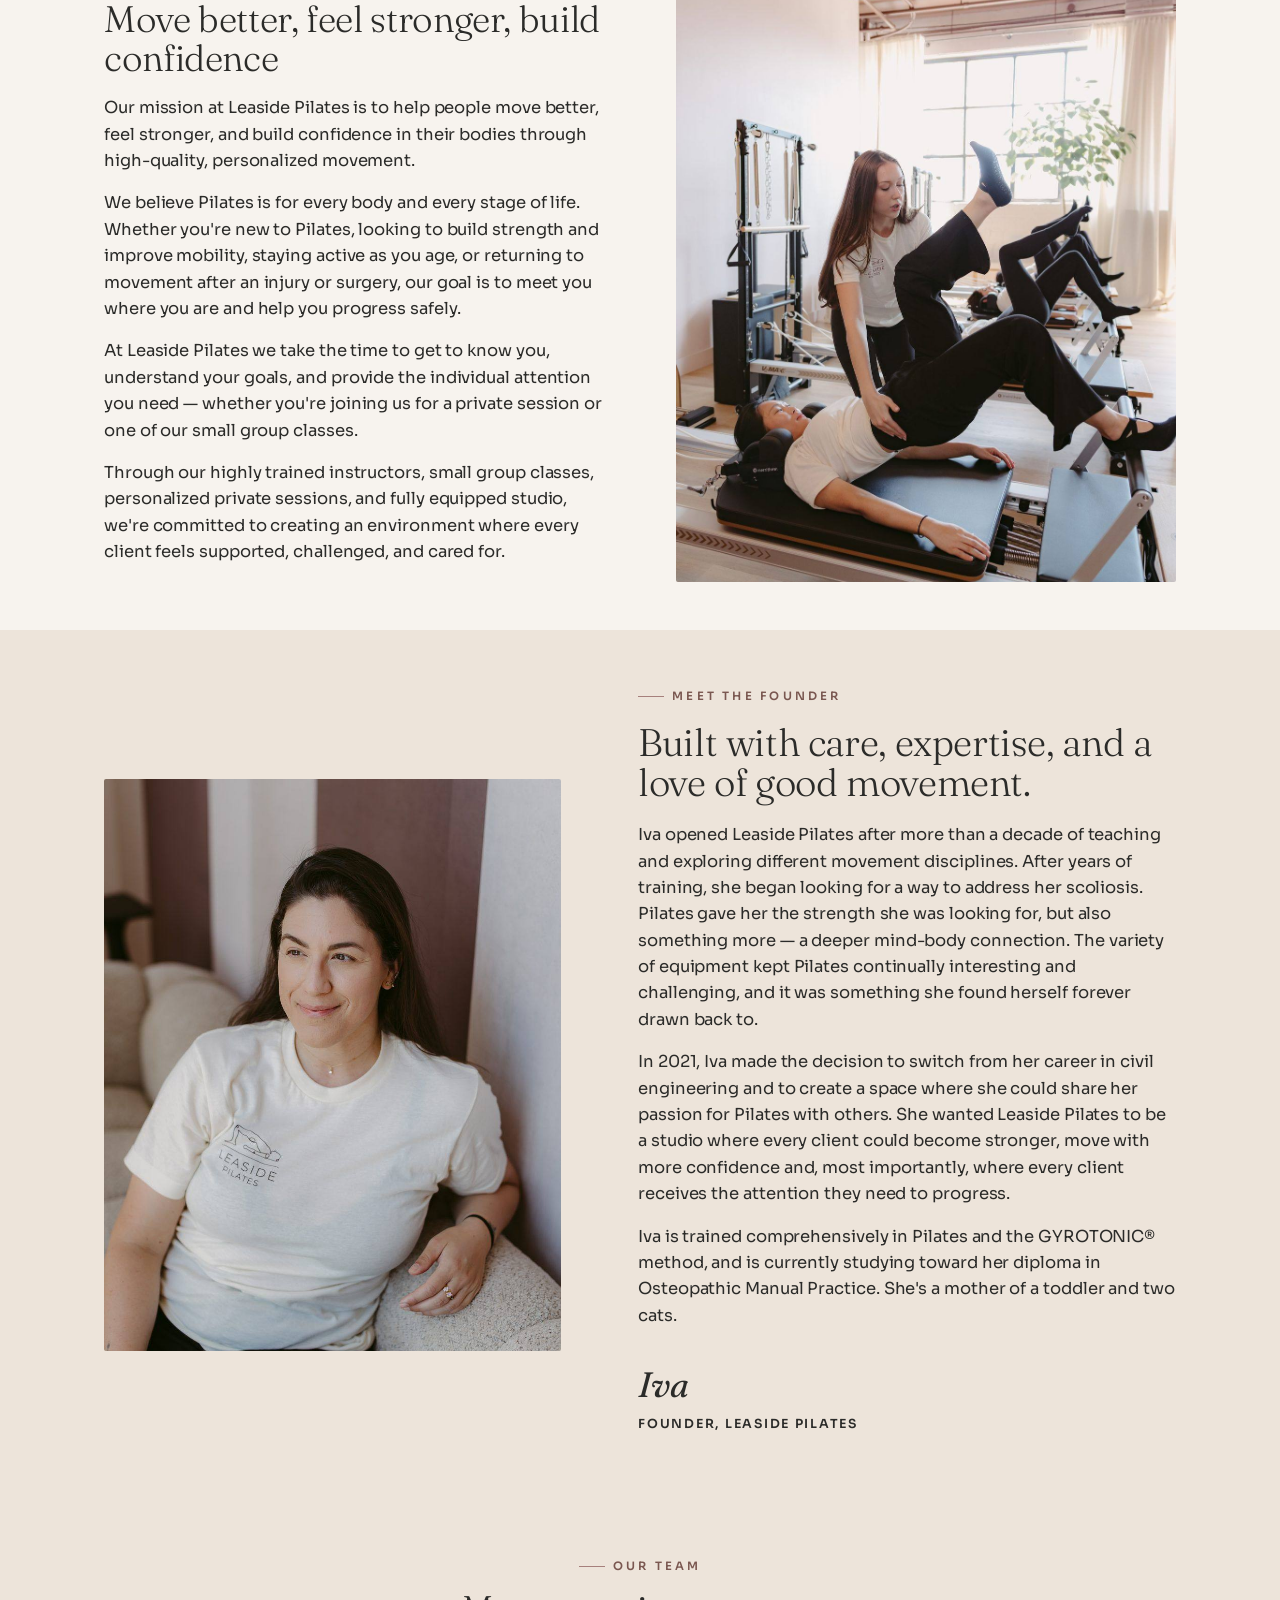
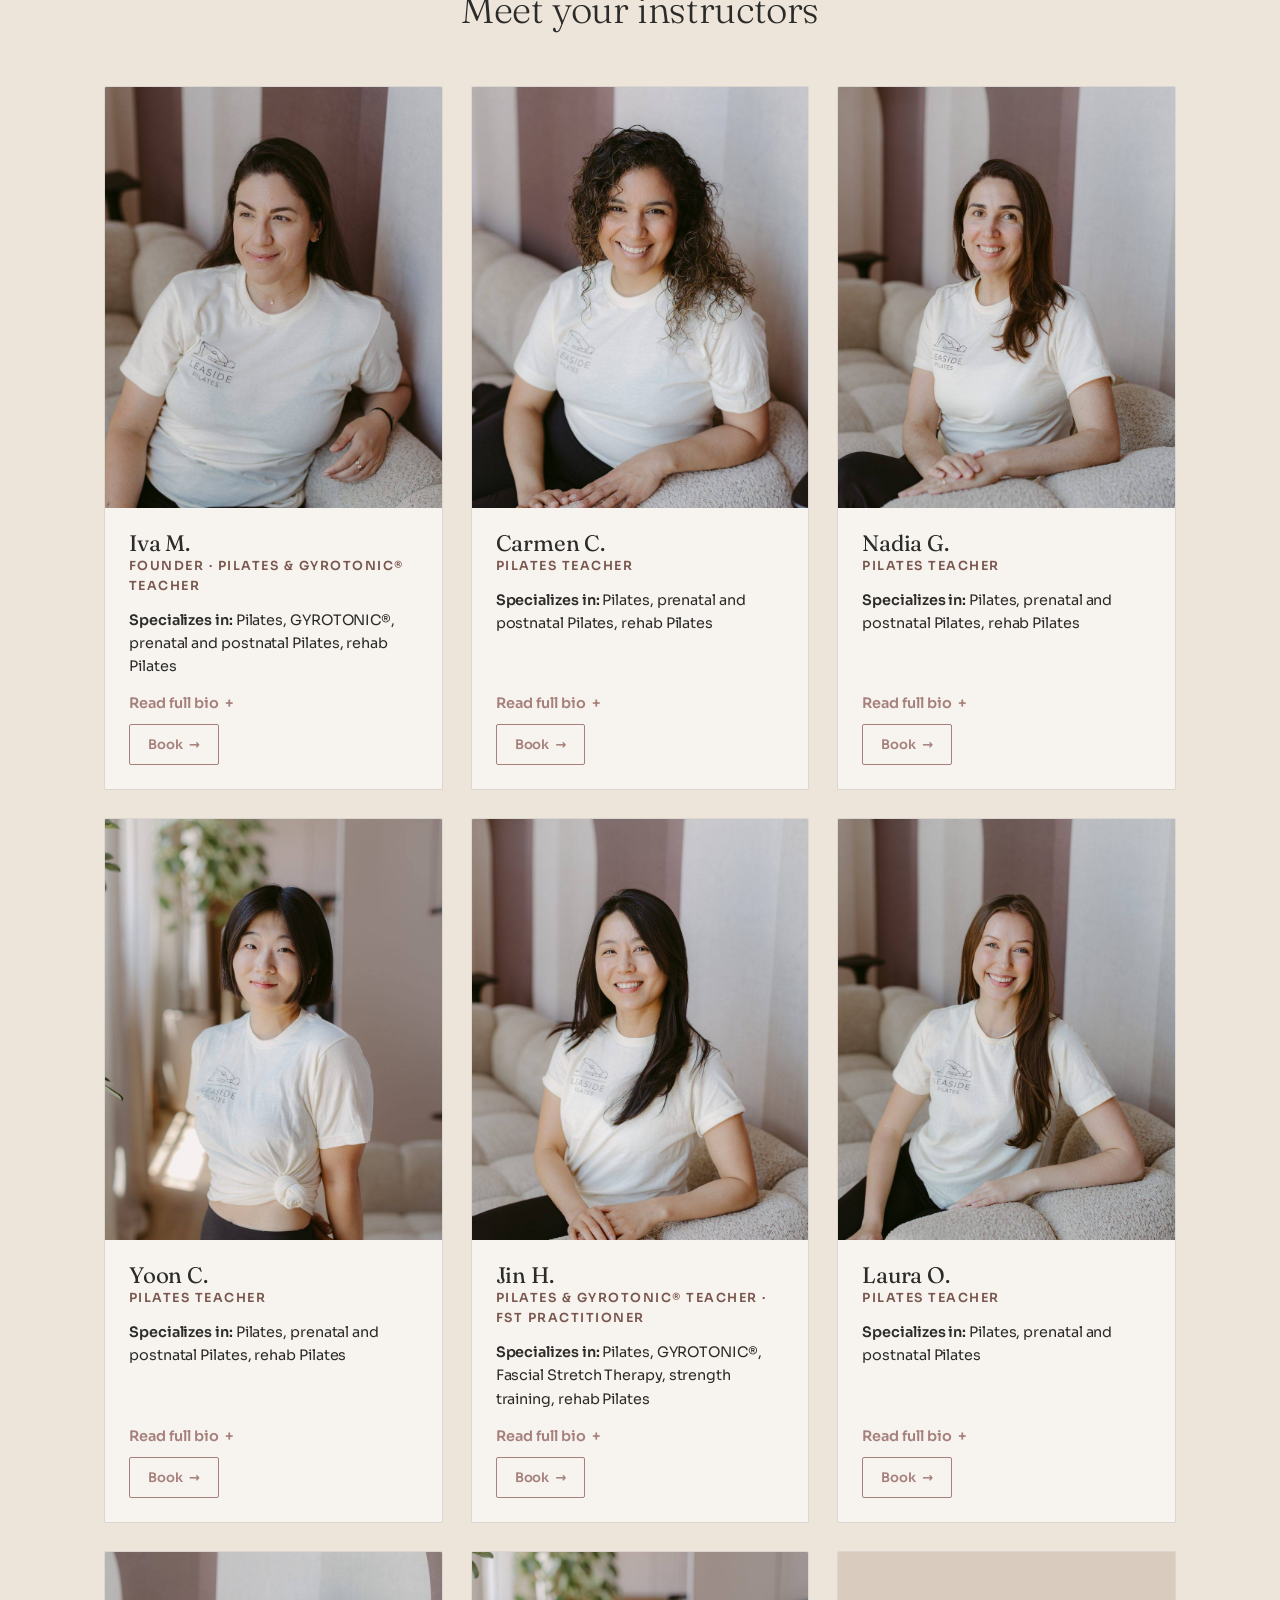
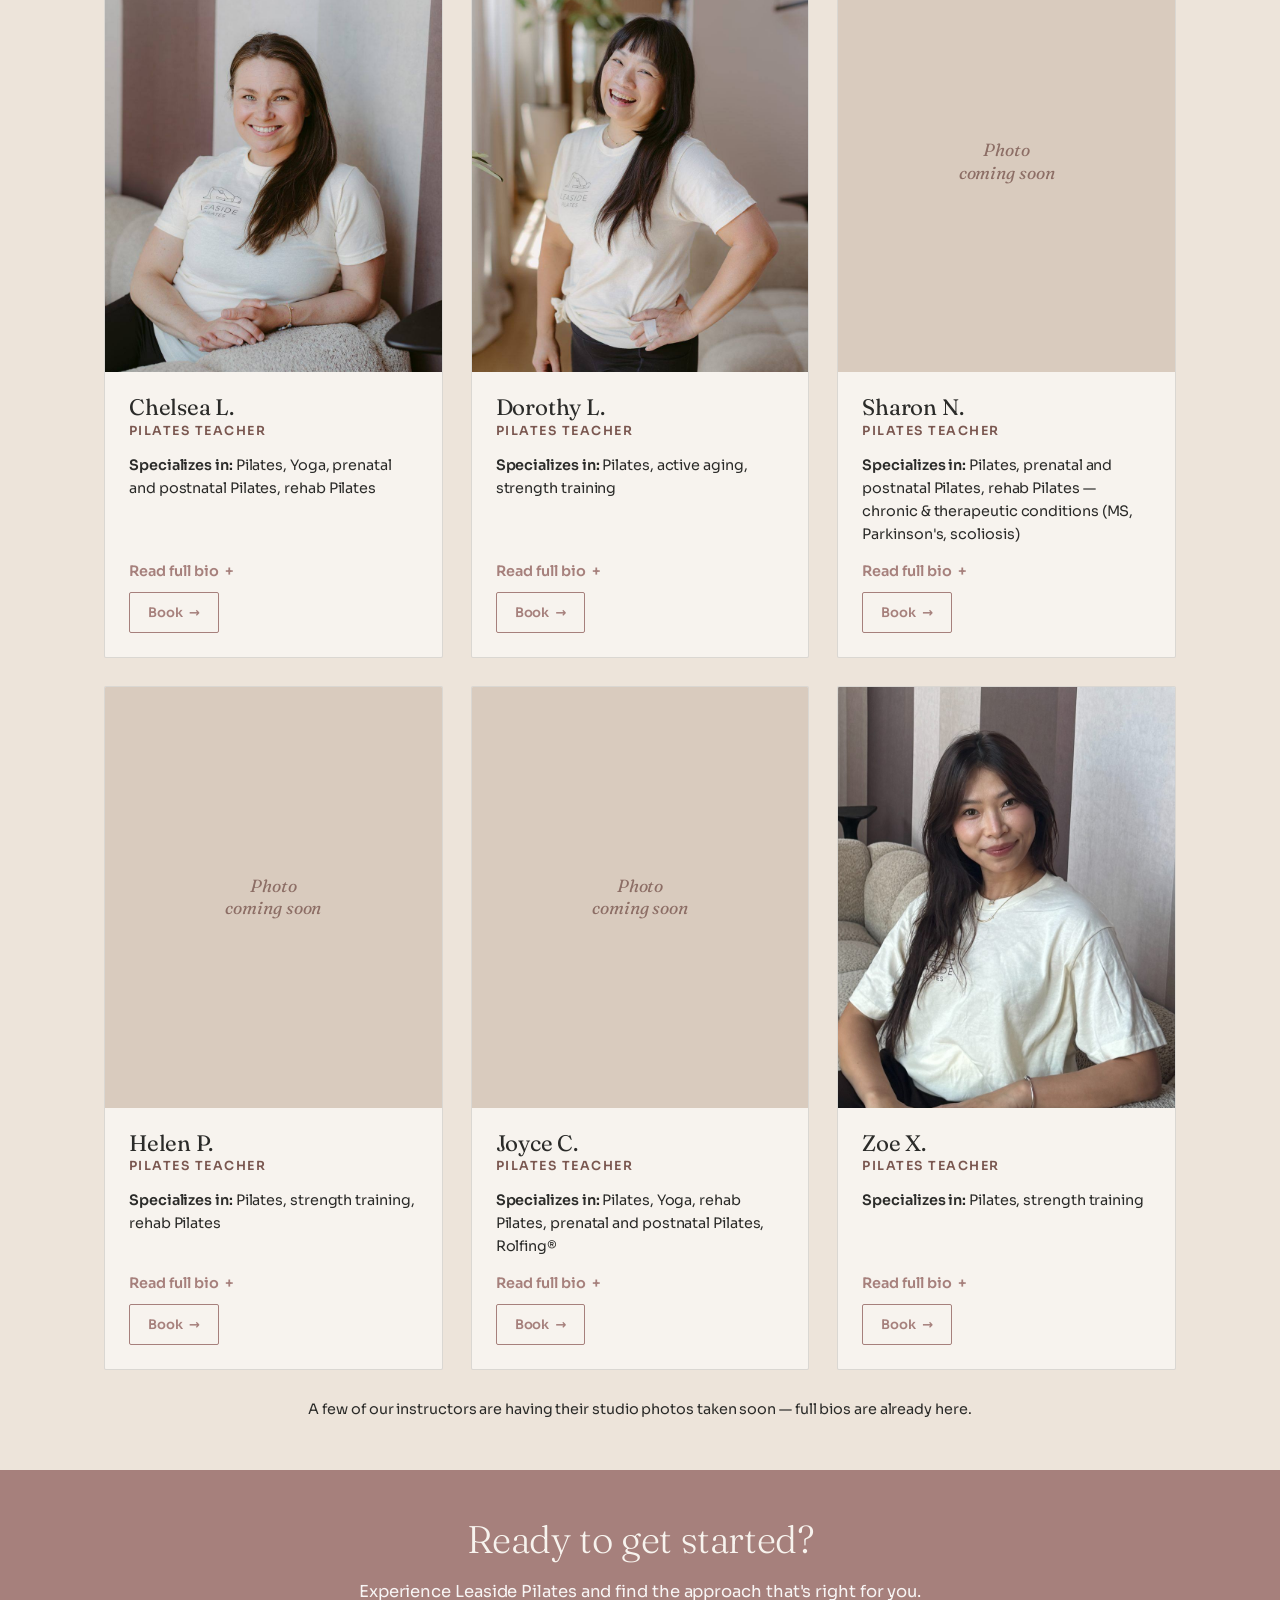
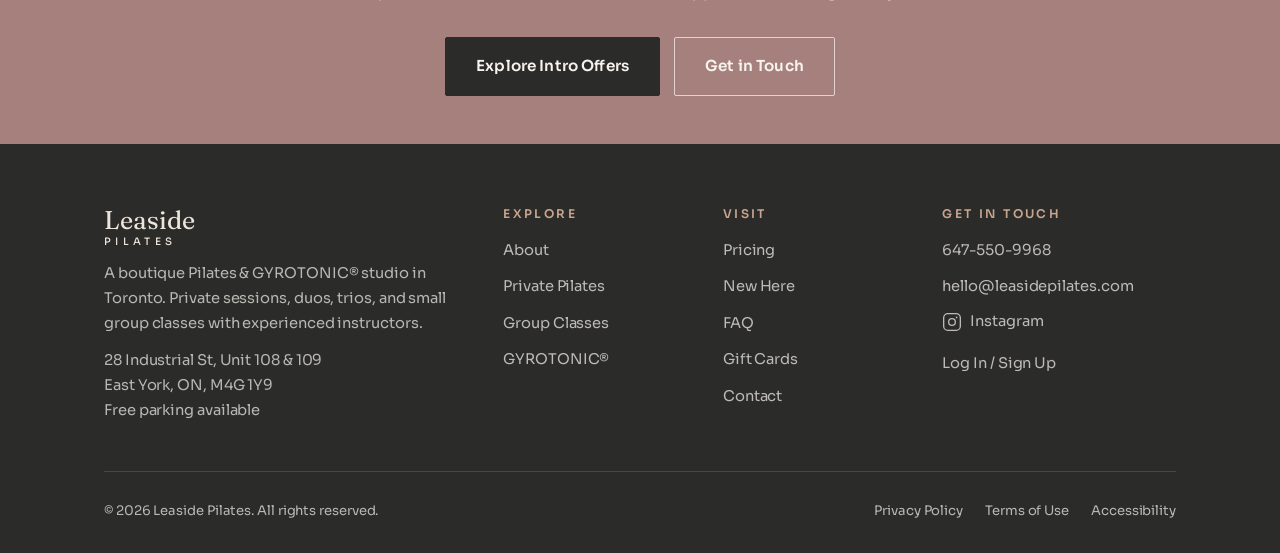
==== commit 3a6ab19a: "Add files via upload" ====
--- a/about.html
+++ b/about.html
@@ -251,7 +251,7 @@
         </div>
       </article>
       <article class="team-card reveal d2" data-bio="zoe11">
-        <div class="team-photo team-photo--soon"><span>Photo<br>coming soon</span></div>
+        <div class="team-photo"><img src="assets/team-zoe.jpg" alt="Zoe, Pilates instructor at Leaside Pilates" loading="lazy" decoding="async"></div>
         <div class="body">
           <h3>Zoe X.</h3>
           <div class="role">Pilates Teacher</div>
--- a/css/style.css
+++ b/css/style.css
@@ -739,6 +739,7 @@
   .split-hero-media{min-height:360px;order:-1}
   .split-hero-copy{padding-top:clamp(32px,8vw,56px);padding-bottom:clamp(32px,8vw,56px)}
   .split-hero-copy h1{font-size:clamp(1.9rem,7.5vw,2.6rem)}
+  .about-hero-inner h1{font-size:clamp(1.9rem,7.5vw,2.6rem)}
   .newhere-hero-img{object-position:left center !important}
   .offer-strip--photo{grid-template-columns:1fr}
   .offer-strip--photo .offer-photo{min-height:320px}
@@ -777,3 +778,62 @@
   *{animation:none!important;transition:none!important;scroll-behavior:auto!important}
   .reveal{opacity:1;transform:none}
 }
+
+/* ============================================================================
+   OPTIONAL COMPONENTS — ANNOUNCEMENT BANNER & POPUP MODAL
+   ----------------------------------------------------------------------------
+   These styles power two optional marketing components that are currently
+   TURNED OFF. The matching HTML lives (commented out) at the top of the
+   <body> in each page / in index.html. To use either component, un-comment
+   its HTML block and (if needed) its small activation script. Nothing here
+   renders on its own — these are just the styles, ready to go.
+   ============================================================================ */
+
+/* --- Announcement banner (thin bar, sits above the header) --- */
+.announce-bar{
+  background:var(--mauve-deep);
+  color:var(--white);
+  font-family:var(--sans);
+  font-size:.9rem;
+  letter-spacing:.02em;
+  text-align:center;
+  padding:10px 44px 10px 20px;
+  position:relative;
+}
+.announce-bar a{color:var(--white);text-decoration:underline;text-underline-offset:2px;font-weight:600}
+.announce-bar a:hover{opacity:.85}
+.announce-bar .announce-close{
+  position:absolute;top:50%;right:14px;transform:translateY(-50%);
+  background:none;border:none;color:var(--white);font-size:1.3rem;line-height:1;
+  cursor:pointer;padding:4px 8px;opacity:.8;
+}
+.announce-bar .announce-close:hover{opacity:1}
+
+/* --- Popup modal (centered dialog with dimmed backdrop) --- */
+.popup-overlay{
+  position:fixed;inset:0;z-index:200;
+  background:rgba(43,43,41,.55);
+  backdrop-filter:blur(3px);-webkit-backdrop-filter:blur(3px);
+  display:flex;align-items:center;justify-content:center;
+  padding:24px;
+  opacity:0;visibility:hidden;transition:opacity .35s ease,visibility .35s ease;
+}
+.popup-overlay.is-open{opacity:1;visibility:visible}
+.popup-card{
+  background:var(--white);border-radius:var(--r);
+  max-width:460px;width:100%;padding:clamp(32px,5vw,48px);
+  text-align:center;position:relative;
+  box-shadow:0 24px 80px rgba(43,43,41,.28);
+  transform:translateY(16px);transition:transform .35s var(--ease);
+}
+.popup-overlay.is-open .popup-card{transform:translateY(0)}
+.popup-card .popup-close{
+  position:absolute;top:14px;right:16px;
+  background:none;border:none;font-size:1.6rem;line-height:1;color:var(--muted);
+  cursor:pointer;padding:4px 8px;
+}
+.popup-card .popup-close:hover{color:var(--ink)}
+.popup-card .eyebrow{justify-content:center;margin-bottom:12px}
+.popup-card h2{font-family:var(--serif);font-weight:300;font-size:clamp(1.6rem,3vw,2.2rem);margin-bottom:12px;color:var(--ink)}
+.popup-card p{color:var(--muted);margin-bottom:24px;line-height:1.6}
+.popup-card .btn{width:100%;justify-content:center}
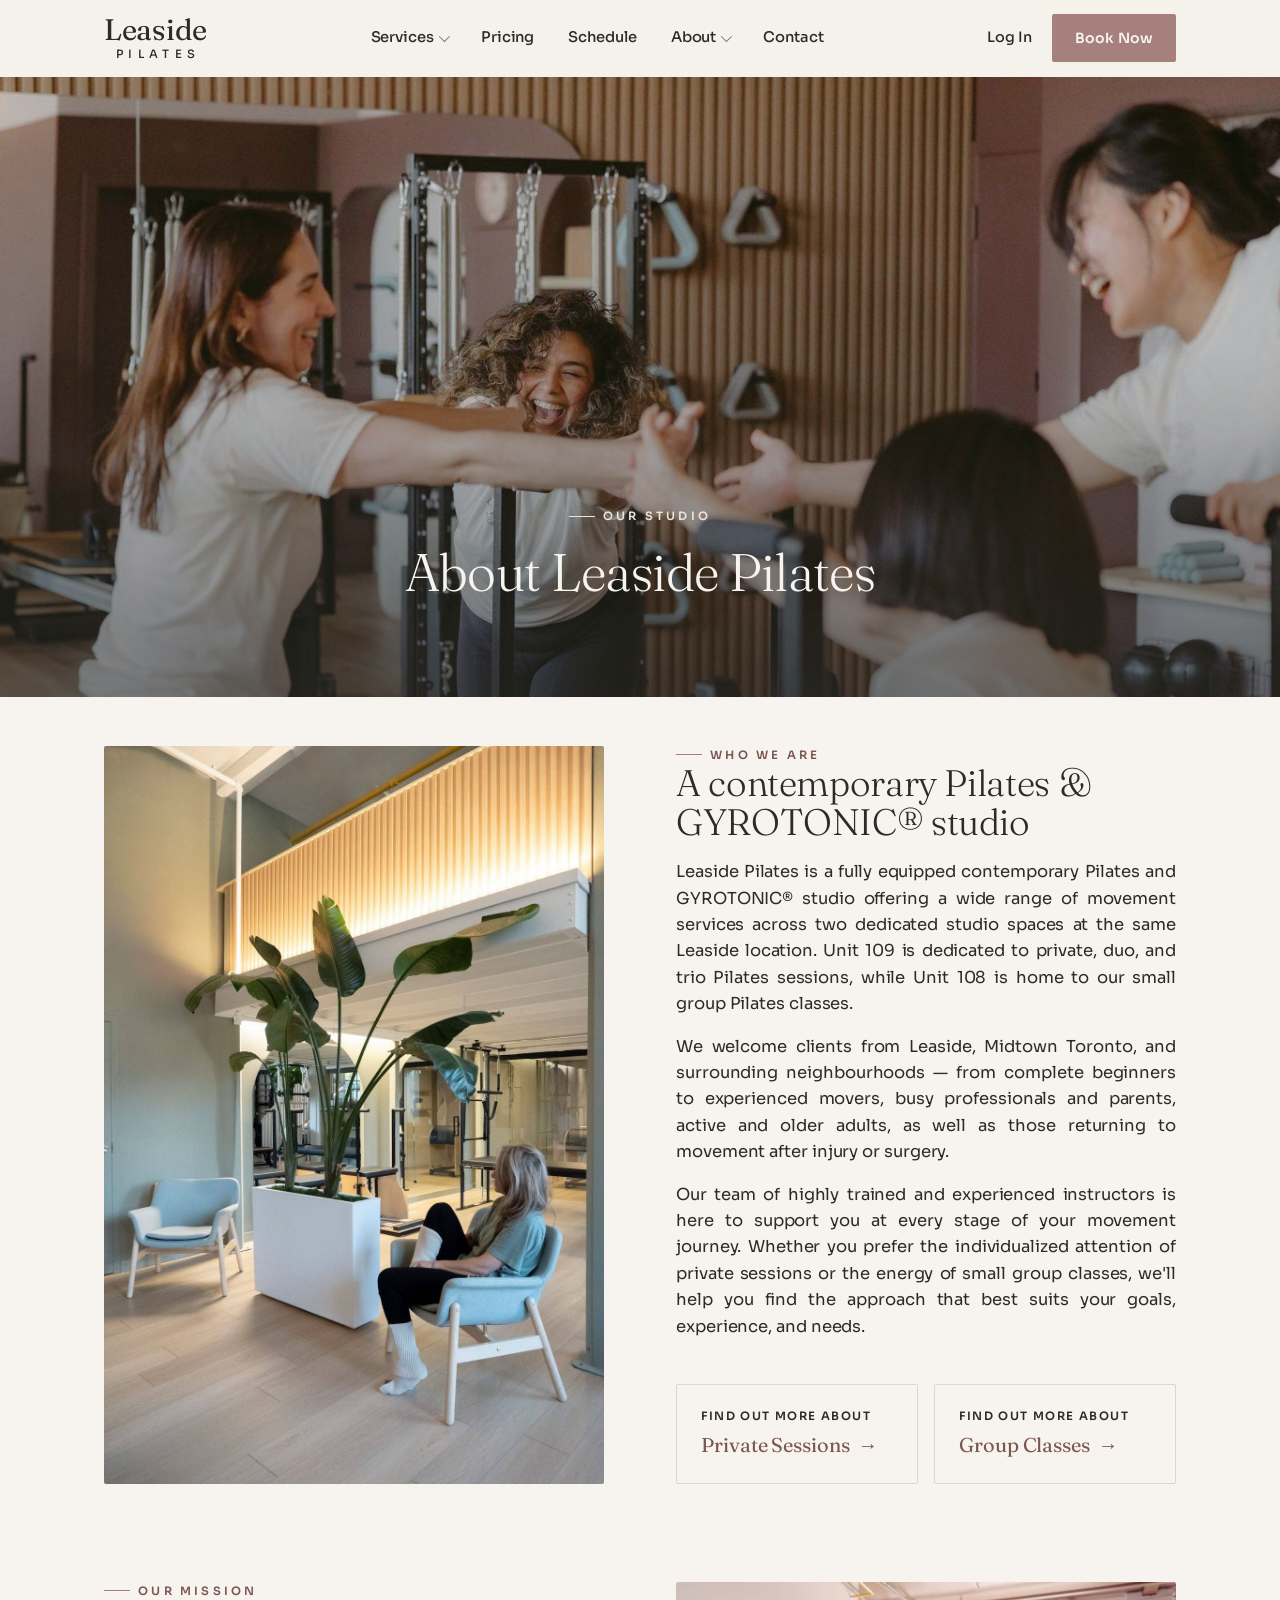
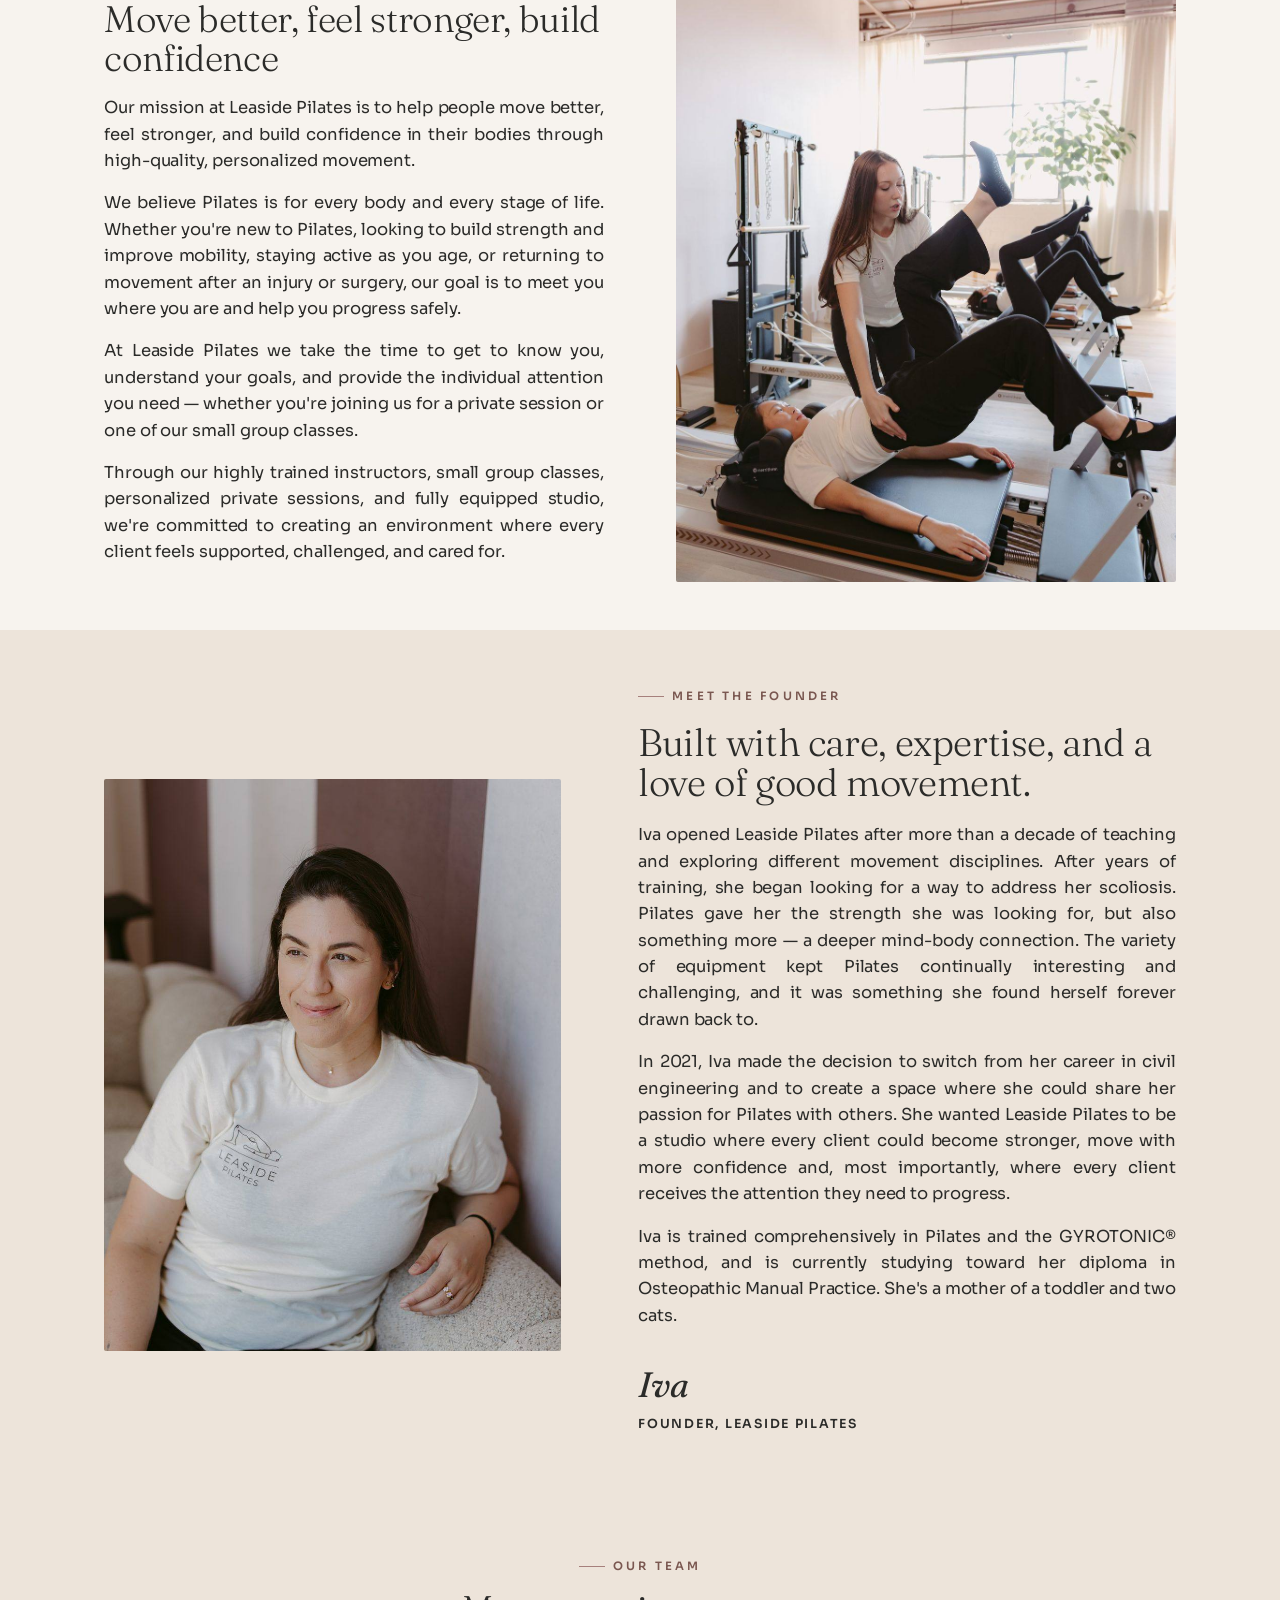
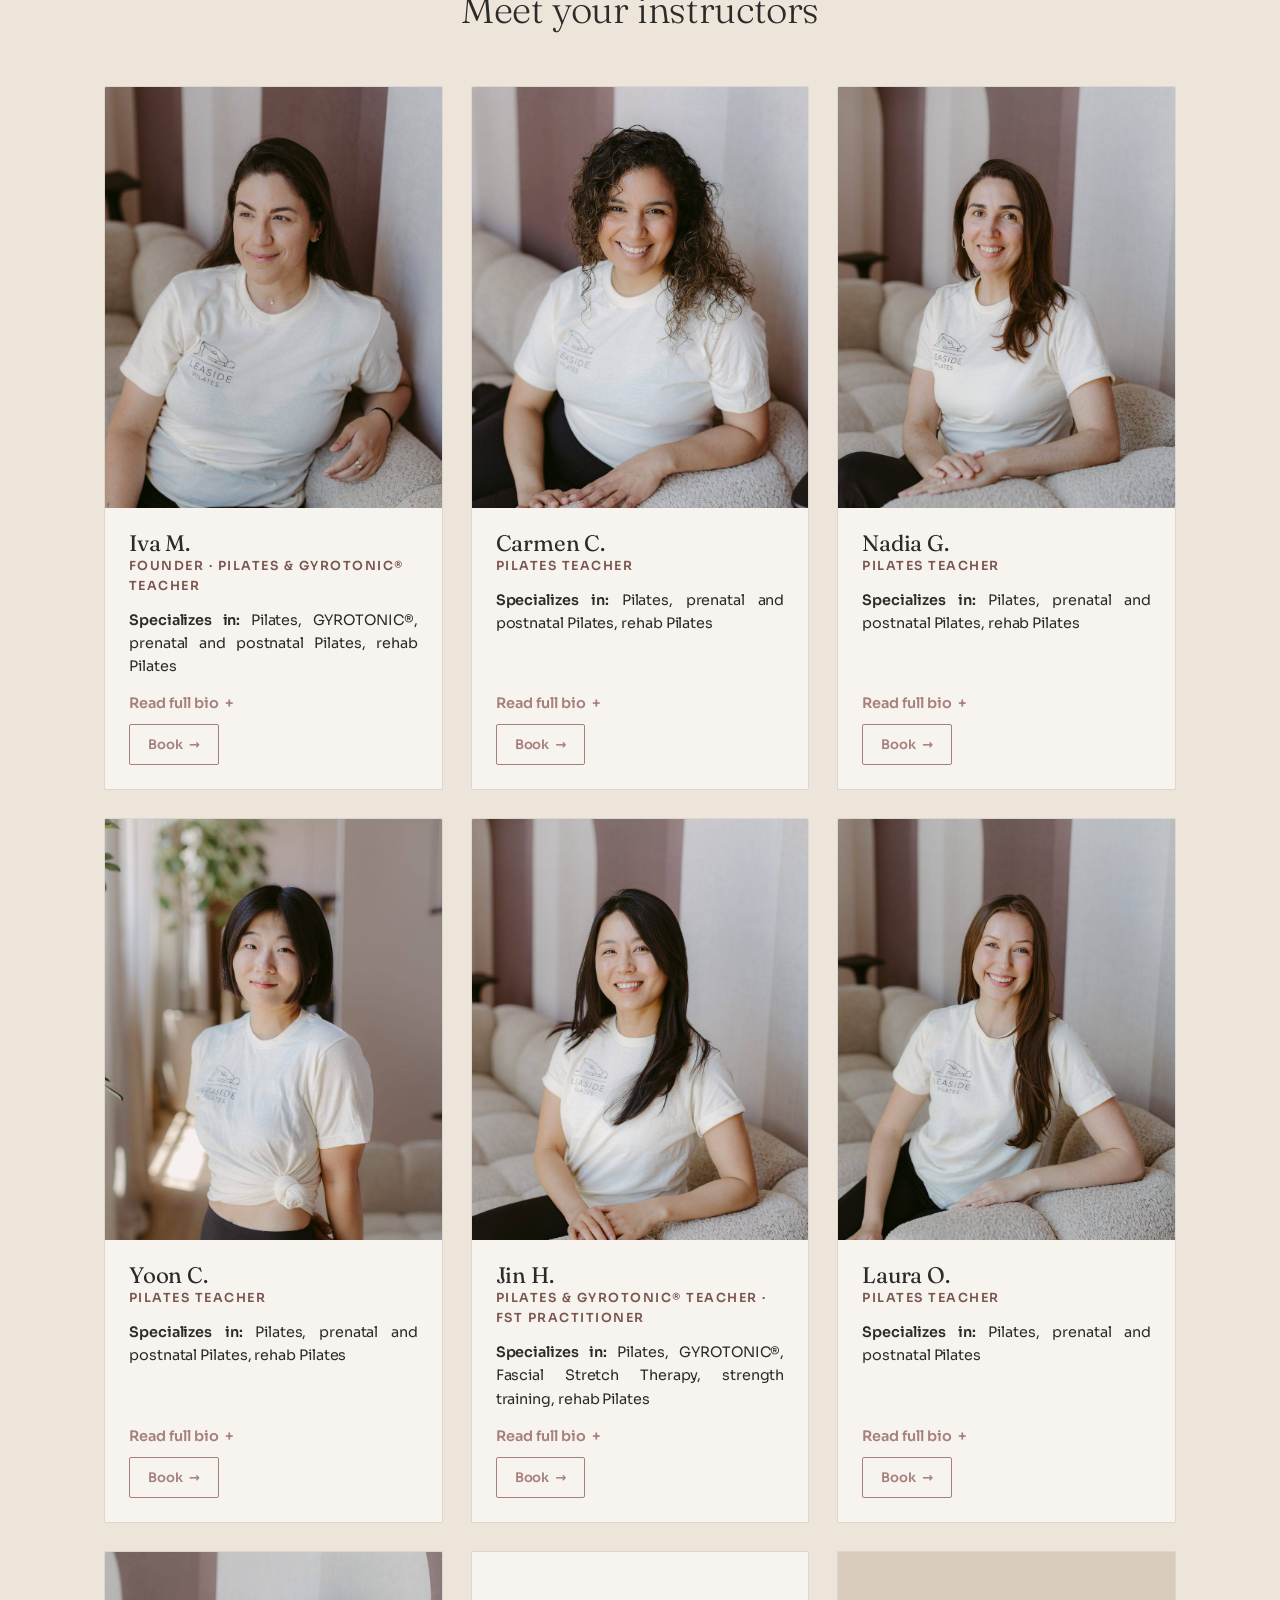
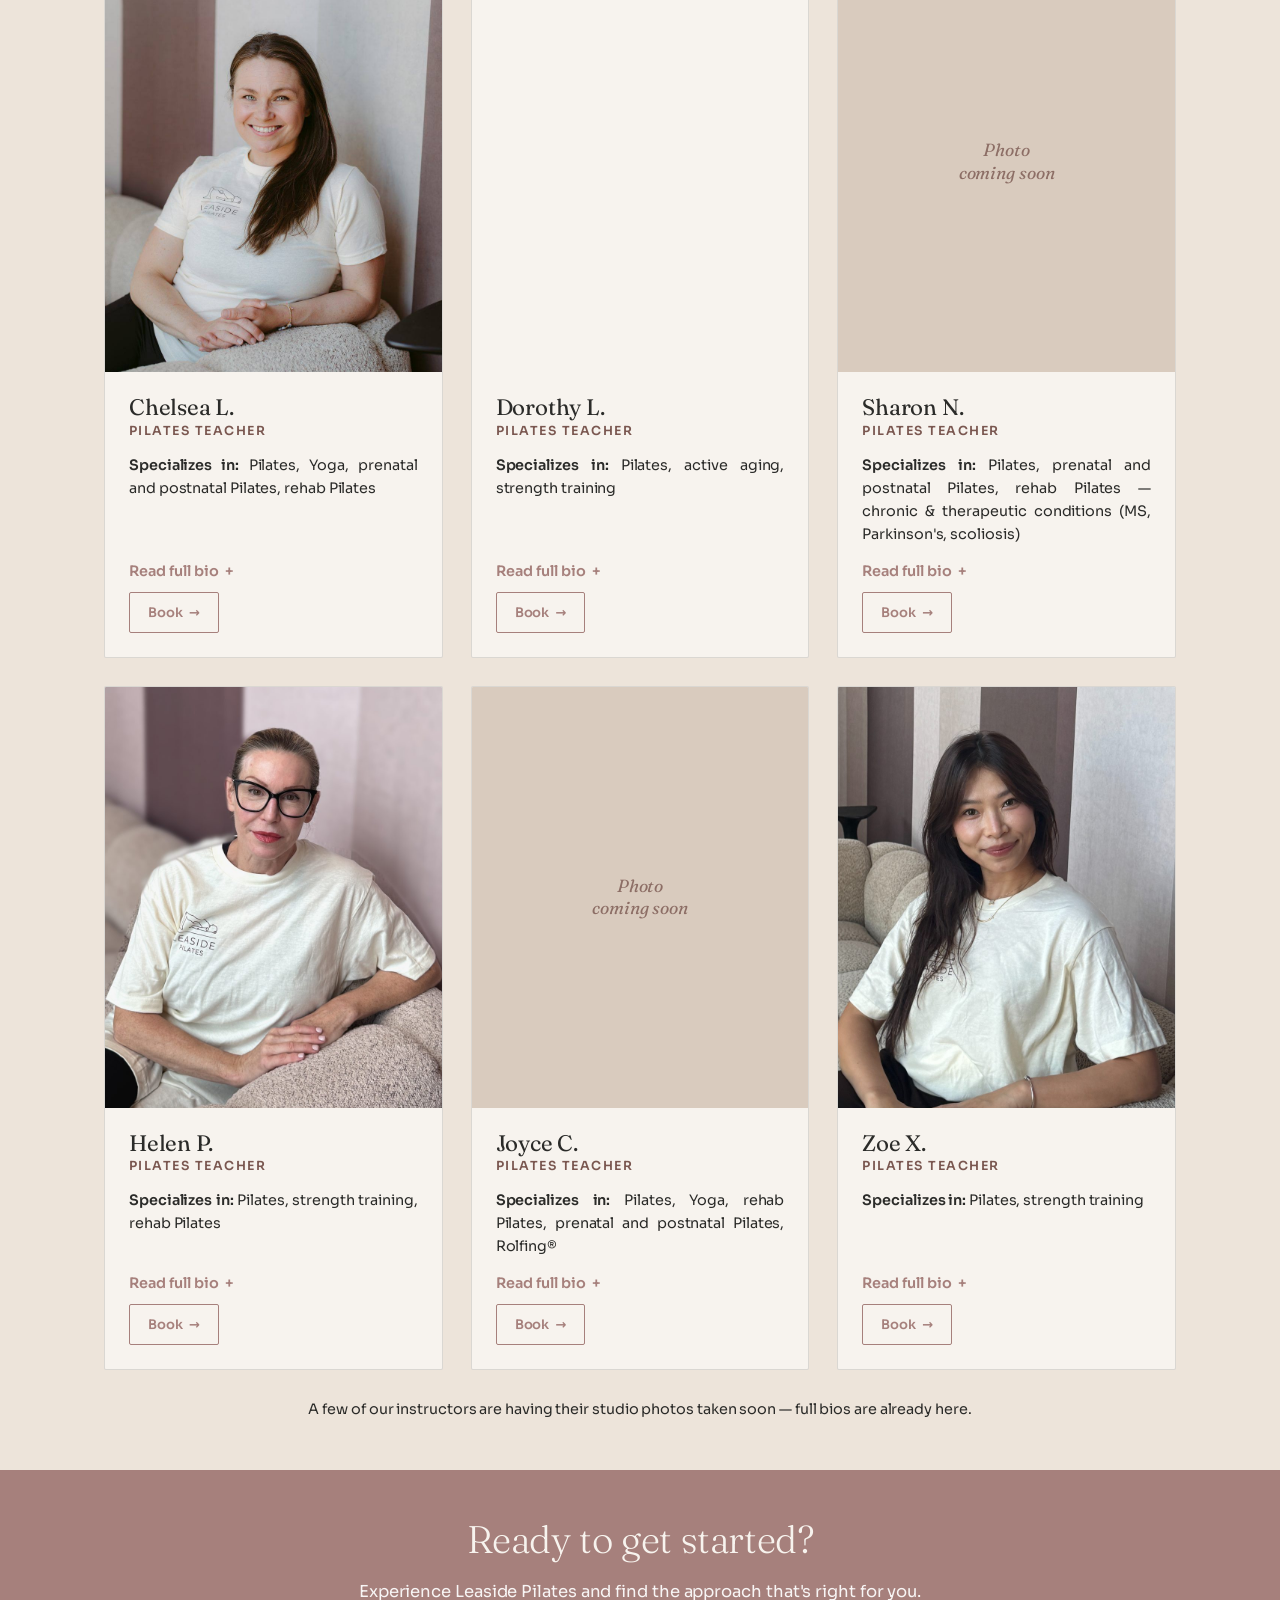
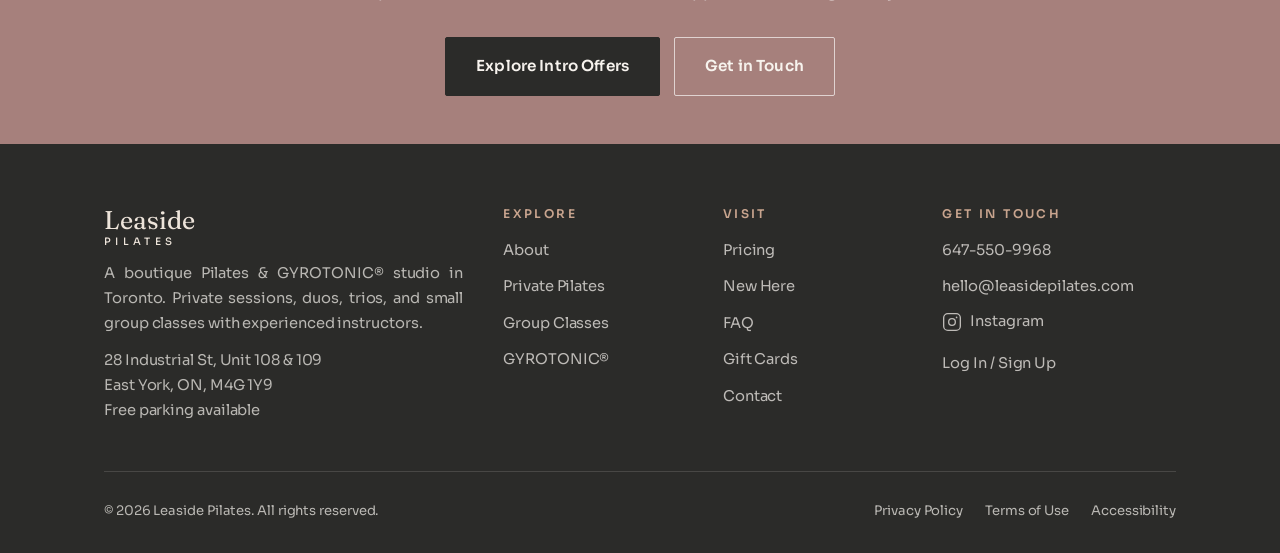
==== commit c59021e5: "Add files via upload" ====
--- a/about.html
+++ b/about.html
@@ -231,7 +231,7 @@
         </div>
       </article>
       <article class="team-card reveal " data-bio="helen9">
-        <div class="team-photo team-photo--soon"><span>Photo<br>coming soon</span></div>
+        <div class="team-photo"><img src="assets/team-helen.jpg" alt="Helen, Pilates instructor at Leaside Pilates" loading="lazy" decoding="async"></div>
         <div class="body">
           <h3>Helen P.</h3>
           <div class="role">Pilates Teacher</div>
--- a/css/style.css
+++ b/css/style.css
@@ -837,3 +837,21 @@
 .popup-card h2{font-family:var(--serif);font-weight:300;font-size:clamp(1.6rem,3vw,2.2rem);margin-bottom:12px;color:var(--ink)}
 .popup-card p{color:var(--muted);margin-bottom:24px;line-height:1.6}
 .popup-card .btn{width:100%;justify-content:center}
+
+/* ============================================================================
+   JUSTIFIED BODY TEXT — every paragraph aligned on both edges ("squared")
+   ============================================================================ */
+p{
+  text-align:justify;
+  text-justify:inter-word;
+  hyphens:auto;
+  -webkit-hyphens:auto;
+}
+/* Keep centered intro blocks and center-aligned areas centered */
+.head.center p,
+.cta-band p,
+.center p,
+[style*="text-align:center"] p,
+[style*="text-align: center"] p{
+  text-align:center;
+}
